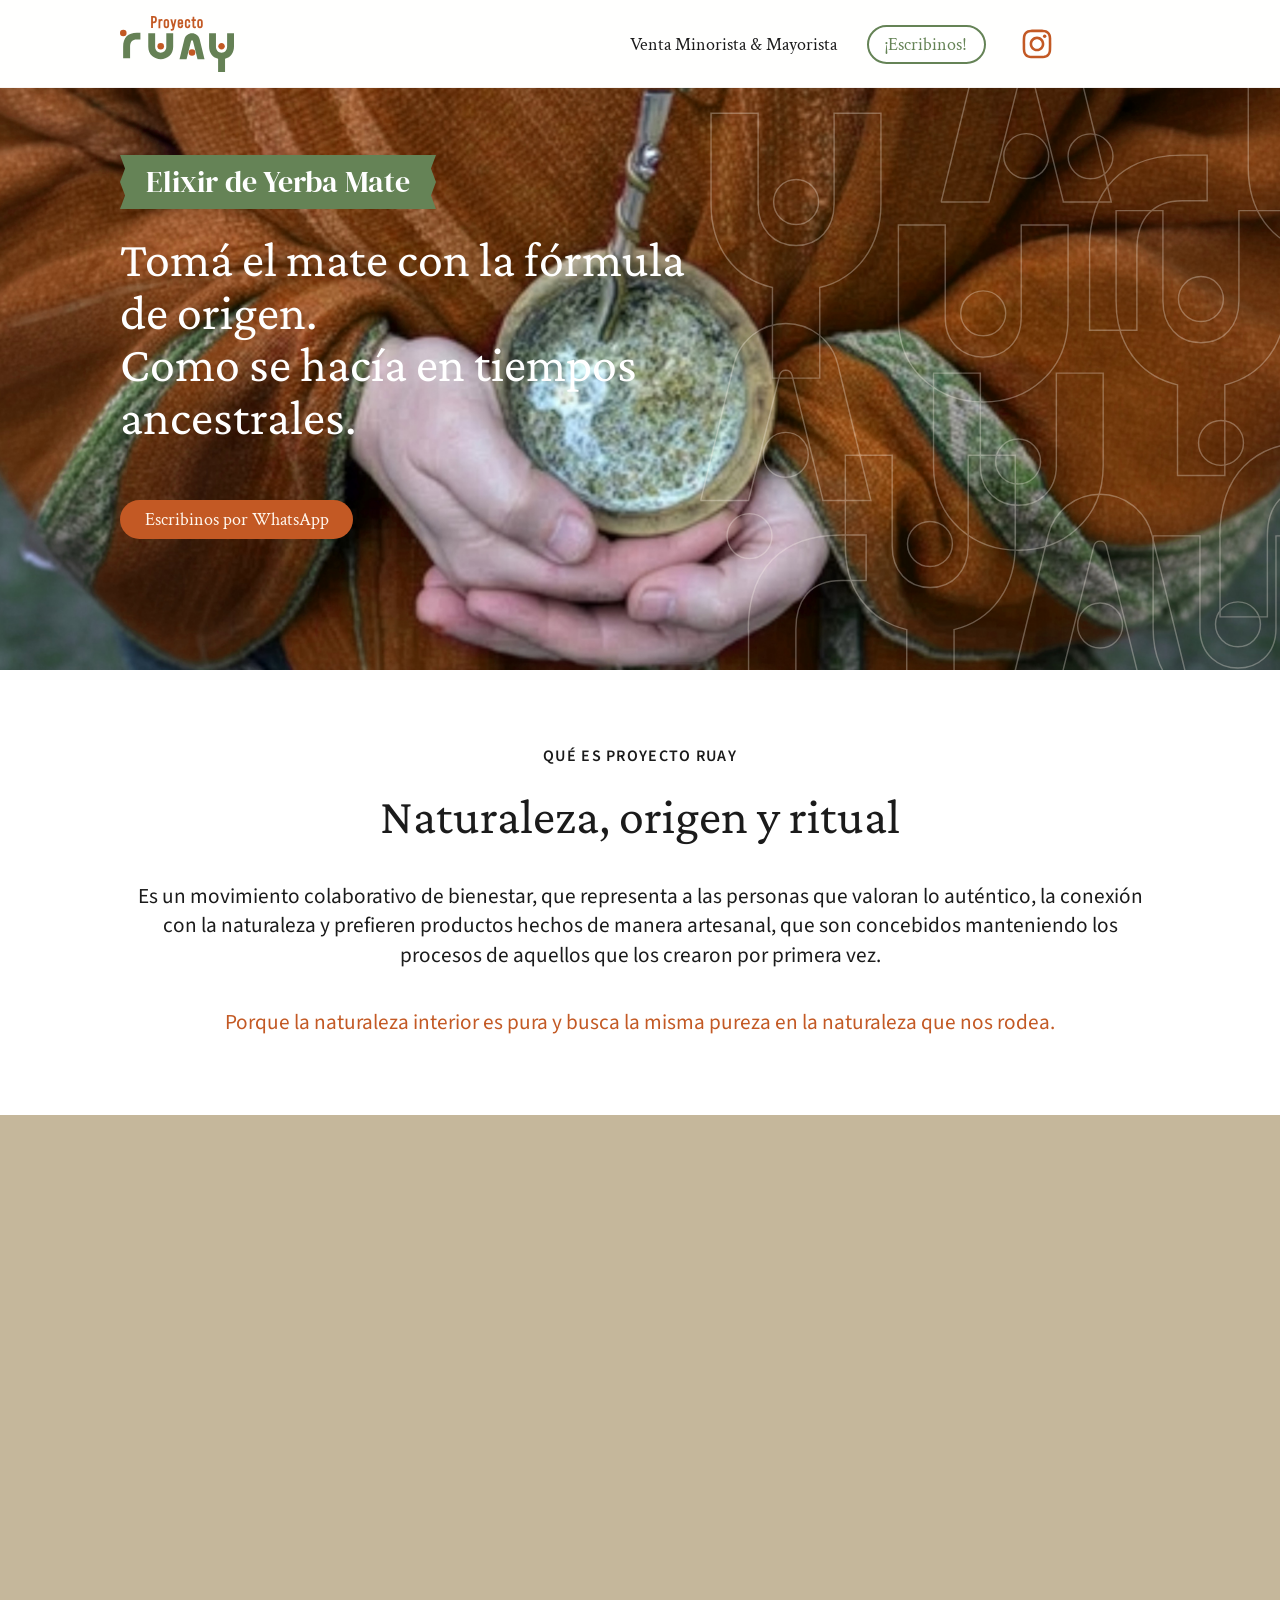
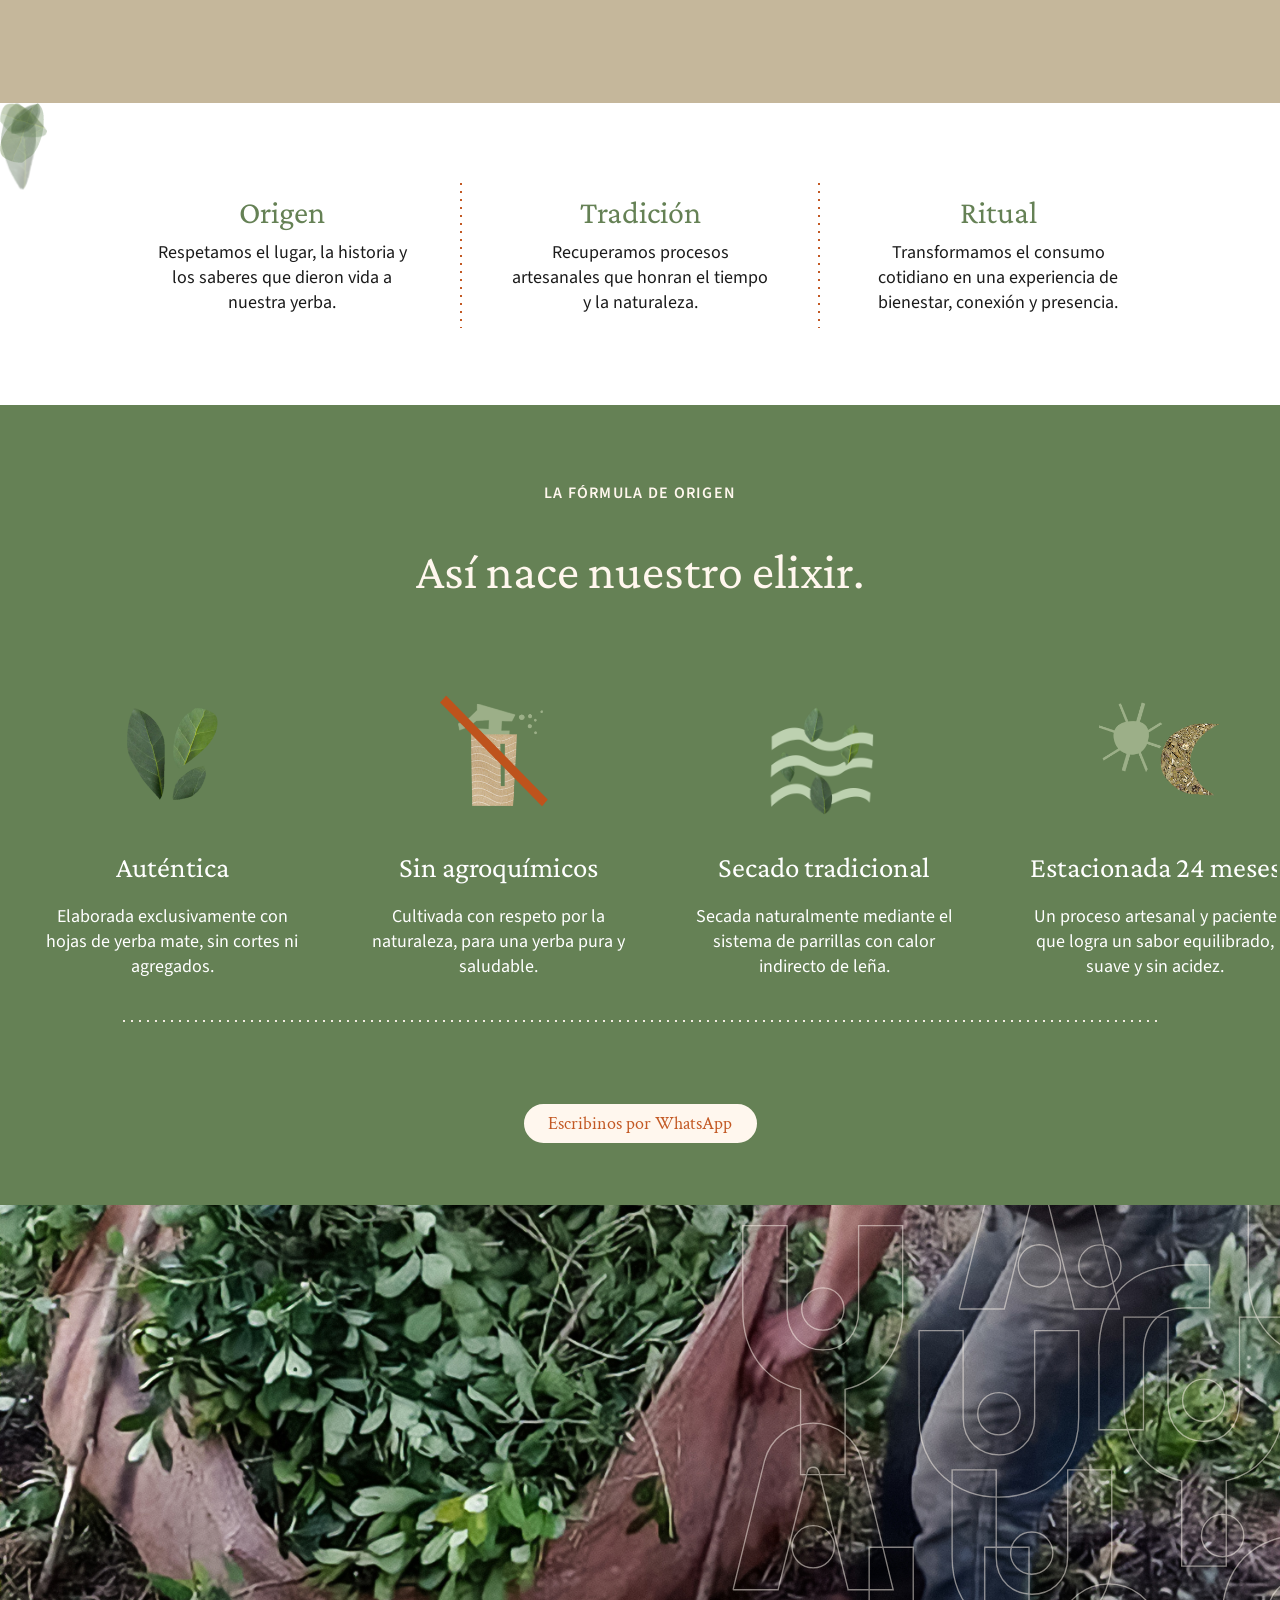
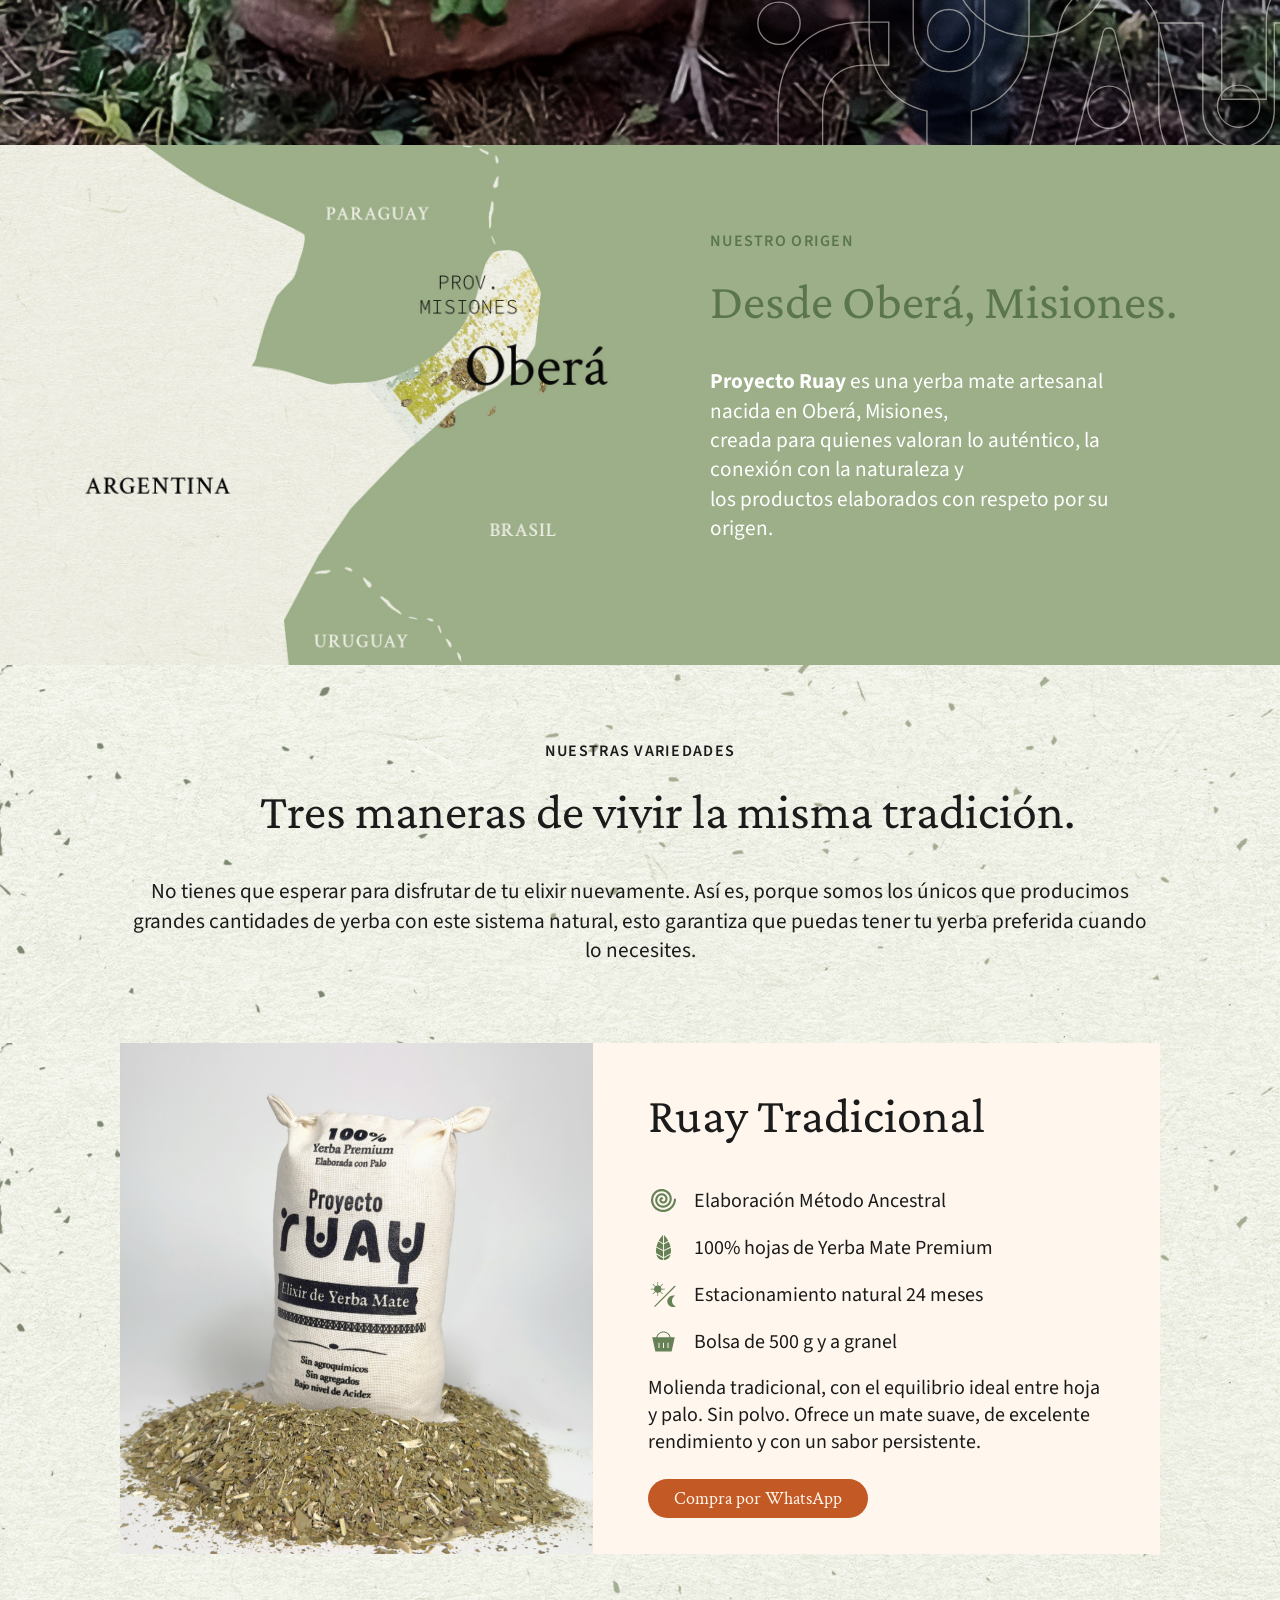
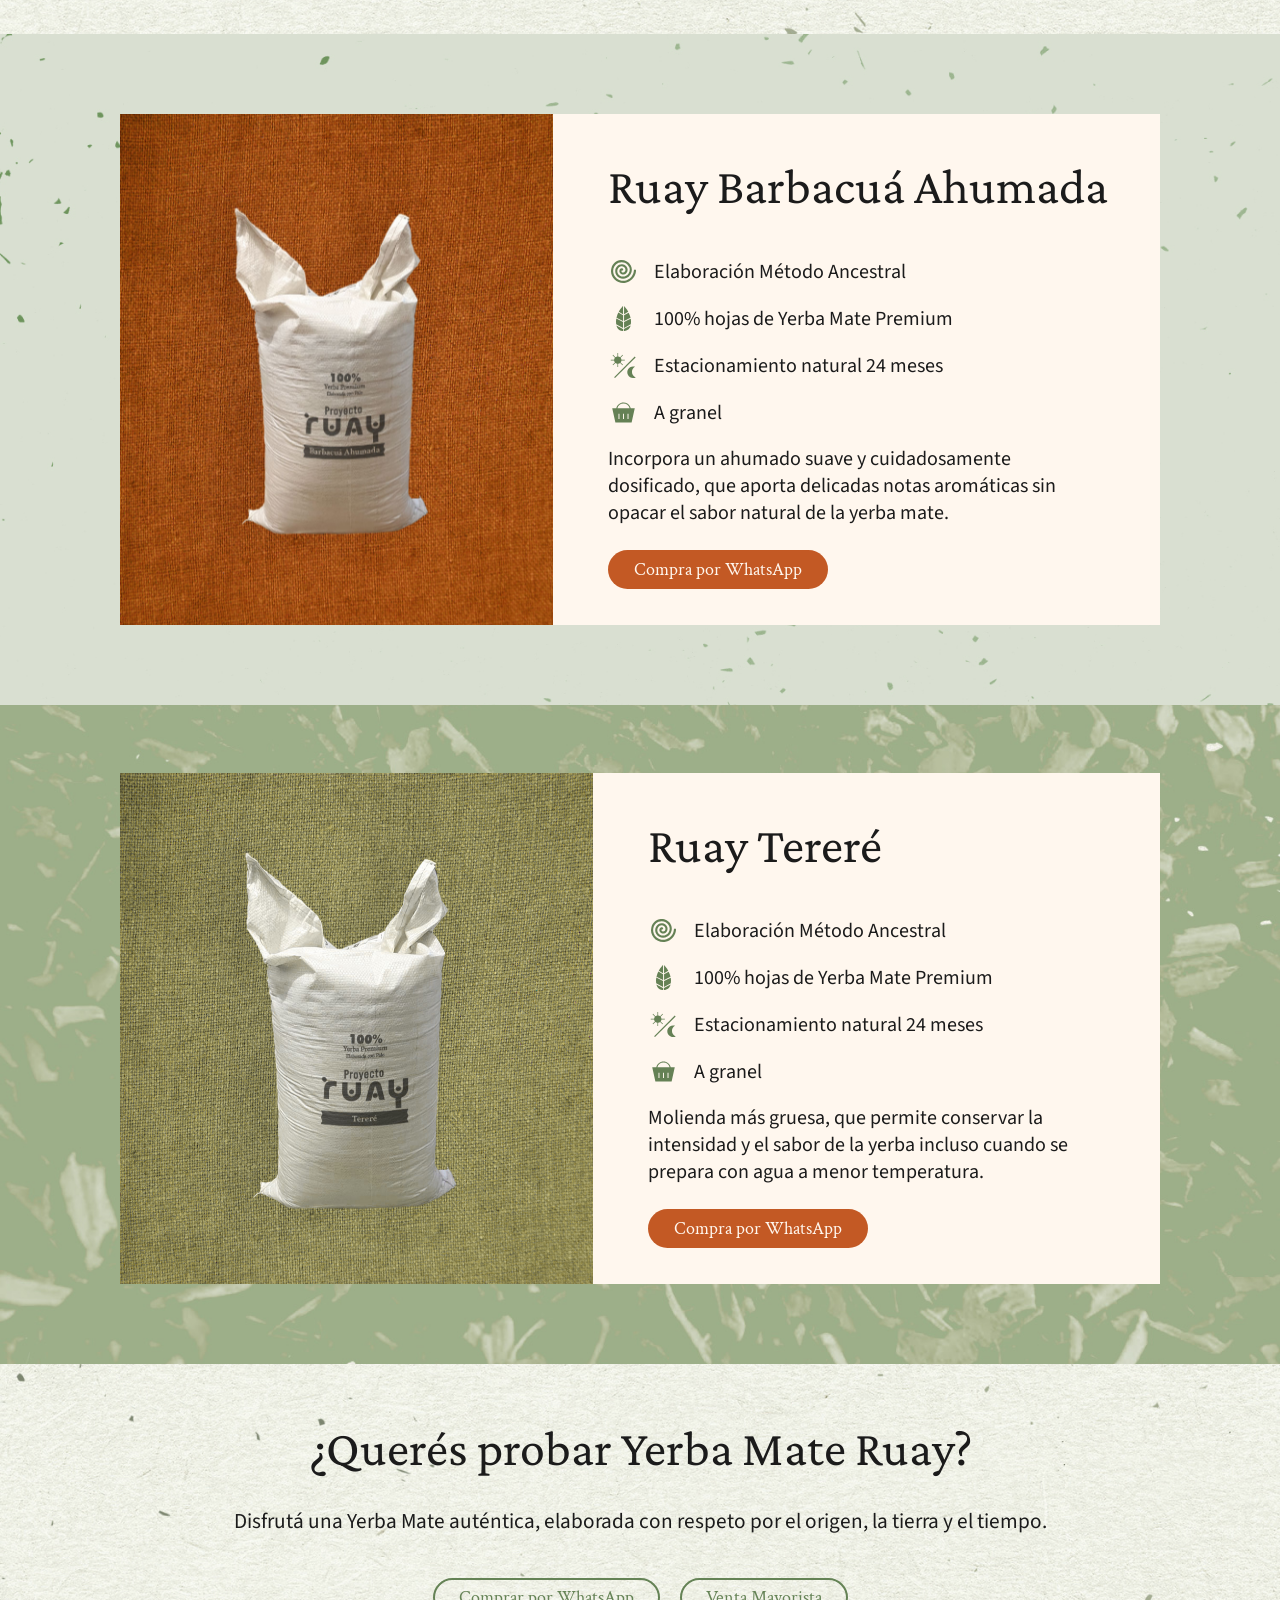
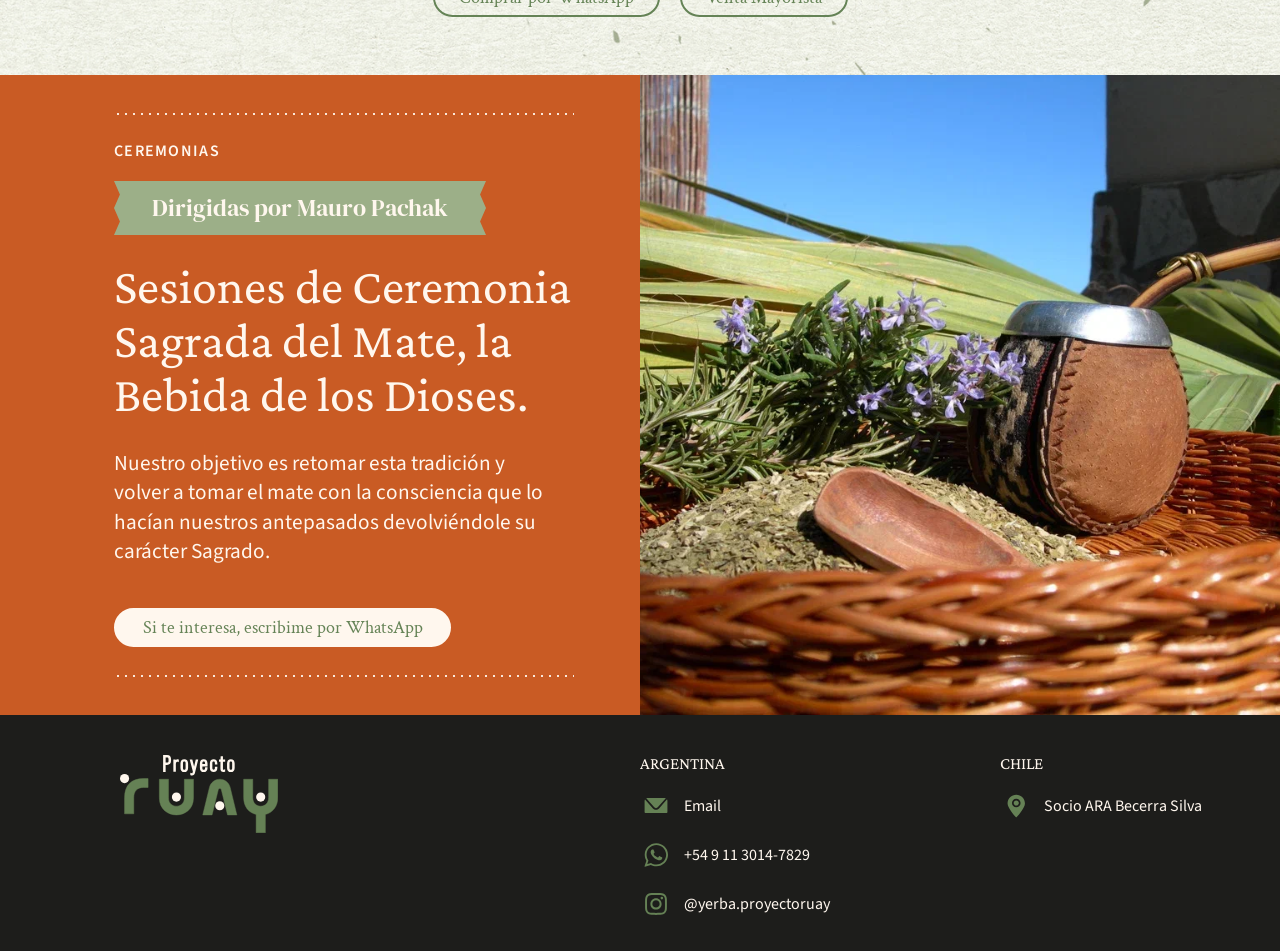
==== index.html @ 8670c7ad ""Finalización Landing Ruay v1 para revisión"" ====
<!DOCTYPE html>
<html lang="es">
  <head>
    <meta charset="UTF-8" />
    <meta name="viewport" content="width=device-width, initial-scale=1.0" />
    <title>Proyecto Ruay</title>
    <meta name="description" content="Landing web de Proyecto Ruay, yerba mate con identidad y sabor." />
    <link rel="preconnect" href="https://fonts.googleapis.com" />
    <link rel="preconnect" href="https://fonts.gstatic.com" crossorigin />
    <link
      href="https://fonts.googleapis.com/css2?family=Crimson+Pro:wght@400;500;600;700&family=Crimson+Text:wght@400&family=DM+Serif+Display&family=Source+Sans+3:wght@400;500;600;700&display=swap"
      rel="stylesheet"
    />
    <link rel="stylesheet" href="css/styles.css" />
  </head>
  <body>
    <header class="site-header home-header">
      <a class="brand" href="index.html" aria-label="Proyecto Ruay">
        <img src="assets/logos/logo-desktop.svg" alt="Proyecto Ruay" />
      </a>

      <nav class="home-header__nav" aria-label="Navegación principal">
        <a class="home-header__nav-link" href="venta-mayorista.html">Venta Minorista &amp; Mayorista</a>
        <a class="home-header__button" href="https://wa.me/5491130147829" target="_blank" rel="noreferrer">¡Escribinos!</a>
        <a class="home-header__instagram" href="https://www.instagram.com/" target="_blank" rel="noreferrer" aria-label="Instagram">
          <span aria-hidden="true"></span>
        </a>
      </nav>
    </header>

    <main>
      <section class="hero" aria-label="Hero">
        <img class="hero__image" src="assets/images/hero-inicio.jpg" alt="" />
        <div class="hero__texture" aria-hidden="true"></div>
        <div class="hero__frame">
          <div class="hero__content">
            <div class="hero__badge">
              <img src="assets/images/hero-cucarda.svg" alt="" aria-hidden="true" />
              <span>Elixir de Yerba Mate</span>
            </div>
            <h1>Tomá el mate con la fórmula de origen.<br />Como se hacía en tiempos ancestrales.</h1>
            <div class="hero__actions">
              <a class="hero__button" href="https://wa.me/5491130147829" target="_blank" rel="noreferrer">Escribinos por WhatsApp</a>
            </div>
          </div>
        </div>
      </section>

      <section class="about-section" aria-label="Qué es Proyecto Ruay">
        <div class="about-section__content">
          <p class="about-section__eyebrow">QUÉ ES PROYECTO RUAY</p>
          <h2>Naturaleza, origen y ritual</h2>
          <div class="about-section__text section-description">
            <p>
              Es un movimiento colaborativo de bienestar, que representa a las personas que valoran lo auténtico, la conexión con la naturaleza y prefieren productos hechos de manera artesanal, que son concebidos manteniendo los procesos de aquellos que los crearon por primera vez.
            </p>
            <p>Porque la naturaleza interior es pura y busca la misma pureza en la naturaleza que nos rodea.</p>
          </div>
        </div>
      </section>

      <section class="photo-block" aria-label="Bloque fotográfico">
        <div class="photo-block__frame">
          <img src="assets/images/proyecto.jpg" alt="" />
        </div>
      </section>

      <section class="heritage-section" aria-label="Origen, Tradición y Ritual">
        <div class="heritage-leaves" aria-hidden="true">
          <img class="heritage-leaf" src="assets/images/hojita-1.png" alt="" />
          <img class="heritage-leaf" src="assets/images/hojita-2.png" alt="" />
          <img class="heritage-leaf" src="assets/images/hojita-3.png" alt="" />
          <img class="heritage-leaf" src="assets/images/hojita-4.png" alt="" />
          <img class="heritage-leaf" src="assets/images/hojita-1.png" alt="" />
        </div>
        <div class="heritage-section__inner">
          <article class="heritage-card">
            <h3>Origen</h3>
            <p>Respetamos el lugar, la historia y los saberes que dieron vida a nuestra yerba.</p>
          </article>

          <div class="heritage-divider ruay-dots ruay-dots--vertical" aria-hidden="true"></div>

          <article class="heritage-card">
            <h3>Tradición</h3>
            <p>Recuperamos procesos artesanales que honran el tiempo y la naturaleza.</p>
          </article>

          <div class="heritage-divider ruay-dots ruay-dots--vertical" aria-hidden="true"></div>

          <article class="heritage-card">
            <h3>Ritual</h3>
            <p>Transformamos el consumo cotidiano en una experiencia de bienestar, conexión y presencia.</p>
          </article>
        </div>
      </section>

      <section class="elixir-section" aria-label="Elixir de Yerba Mate">
        <div class="elixir-section__heading">
          <p class="elixir-section__eyebrow">LA FÓRMULA DE ORIGEN</p>
          <h2>Así nace nuestro elixir.</h2>
        </div>

        <div class="elixir-section__items">
          <article class="elixir-feature">
            <img class="elixir-feature__icon elixir-feature__icon--authentic" src="assets/icons/icono-1.png" alt="" />
            <h3>Auténtica</h3>
            <p>Elaborada exclusivamente con hojas de yerba mate, sin cortes ni agregados.</p>
          </article>

          <article class="elixir-feature">
            <img class="elixir-feature__icon elixir-feature__icon--agro" src="assets/icons/iconos-3.png" alt="" />
            <h3>Sin agroquímicos</h3>
            <p>Cultivada con respeto por la naturaleza, para una yerba pura y saludable.</p>
          </article>

          <article class="elixir-feature">
            <img class="elixir-feature__icon elixir-feature__icon--drying" src="assets/icons/icono-4.png" alt="" />
            <h3>Secado tradicional</h3>
            <p>Secada naturalmente mediante el sistema de parrillas con calor indirecto de leña.</p>
          </article>

          <article class="elixir-feature">
            <img class="elixir-feature__icon elixir-feature__icon--aging" src="assets/icons/iconos-2.png" alt="" />
            <h3>Estacionada 24 meses</h3>
            <p>Un proceso artesanal y paciente que logra un sabor equilibrado, suave y sin acidez.</p>
          </article>
        </div>

        <div class="elixir-section__divider ruay-dots ruay-dots--horizontal" aria-hidden="true"></div>

        <div class="elixir-section__actions">
          <a class="button elixir-section__button" href="https://wa.me/5491130147829" target="_blank" rel="noreferrer">Escribinos por WhatsApp</a>
        </div>
      </section>

      <section class="image-band" aria-label="Banda fotográfica">
        <div class="image-band__texture image-band__texture--right" aria-hidden="true"></div>
        <img class="image-band__slide image-band__slide--one" src="assets/images/secadero-1.jpeg" alt="" />
        <img class="image-band__slide image-band__slide--two" src="assets/images/secadero-2.jpeg" alt="" />
        <img class="image-band__slide image-band__slide--three" src="assets/images/secadero-3.jpeg" alt="" />
      </section>

      <section class="origin-section" aria-label="Origen de Yerba Mate Ruay">
        <div class="origin-section__media">
          <img src="assets/images/origen.jpg" alt="" />
        </div>

        <div class="origin-section__content">
          <p class="origin-section__eyebrow">NUESTRO ORIGEN</p>
          <h2>Desde Oberá, Misiones.</h2>
          <p class="section-description"><strong>Proyecto Ruay</strong> es una yerba mate artesanal nacida en Oberá, Misiones,<br />creada para quienes valoran lo auténtico, la conexión con la naturaleza y<br />los productos elaborados con respeto por su origen.</p>
        </div>
      </section>

      <section class="products-section" aria-label="Productos Ruay">
        <div class="about-section__content products-intro">
          <p class="about-section__eyebrow">NUESTRAS VARIEDADES</p>
          <h2>Tres maneras de vivir la misma tradición.</h2>
          <div class="about-section__text section-description">
            <p>
              No tienes que esperar para disfrutar de tu elixir nuevamente. Así es, porque somos los únicos que producimos grandes cantidades de yerba con este sistema natural, esto garantiza que puedas tener tu yerba preferida cuando lo necesites.
            </p>
          </div>
        </div>

        <div class="product-block product-block--light">
          <article class="product-card">
            <div class="product-card__image">
              <img src="assets/images/productos/ruay-tradicional.jpg" alt="Ruay Tradicional" />
            </div>
            <div class="product-card__content">
              <h3>Ruay Tradicional</h3>
              <ul class="product-card__features">
                <li><img src="assets/icons/metodo.svg" alt="" />Elaboración Método Ancestral</li>
                <li><img src="assets/icons/hojas.svg" alt="" />100% hojas de Yerba Mate Premium</li>
                <li><img src="assets/icons/estacionamiento.svg" alt="" />Estacionamiento natural 24 meses</li>
                <li><img src="assets/icons/bolsa.svg" alt="" />Bolsa de 500 g y a granel</li>
              </ul>
              <p>Molienda tradicional, con el equilibrio ideal entre hoja y palo. Sin polvo. Ofrece un mate suave, de excelente rendimiento y con un sabor persistente.</p>
              <a class="button button-primary product-card__button" href="https://wa.me/5491130147829" target="_blank" rel="noreferrer">Compra por WhatsApp</a>
            </div>
          </article>
        </div>

        <div class="product-block product-block--green">
          <article class="product-card">
            <div class="product-card__image">
              <img src="assets/images/productos/bolsa-barbacua-A.jpg" alt="Ruay Barbacuá Ahumada" />
            </div>
            <div class="product-card__content">
              <h3>Ruay Barbacuá Ahumada</h3>
              <ul class="product-card__features">
                <li><img src="assets/icons/metodo.svg" alt="" />Elaboración Método Ancestral</li>
                <li><img src="assets/icons/hojas.svg" alt="" />100% hojas de Yerba Mate Premium</li>
                <li><img src="assets/icons/estacionamiento.svg" alt="" />Estacionamiento natural 24 meses</li>
                <li><img src="assets/icons/bolsa.svg" alt="" />A granel</li>
              </ul>
              <p>Incorpora un ahumado suave y cuidadosamente dosificado, que aporta delicadas notas aromáticas sin opacar el sabor natural de la yerba mate.</p>
              <a class="button button-primary product-card__button" href="https://wa.me/5491130147829" target="_blank" rel="noreferrer">Compra por WhatsApp</a>
            </div>
          </article>
        </div>

        <div class="product-block product-block--leaf">
          <article class="product-card">
            <div class="product-card__image">
              <img src="assets/images/productos/bolsa-terere-A.jpg" alt="Ruay Tereré" />
            </div>
            <div class="product-card__content">
              <h3>Ruay Tereré</h3>
              <ul class="product-card__features">
                <li><img src="assets/icons/metodo.svg" alt="" />Elaboración Método Ancestral</li>
                <li><img src="assets/icons/hojas.svg" alt="" />100% hojas de Yerba Mate Premium</li>
                <li><img src="assets/icons/estacionamiento.svg" alt="" />Estacionamiento natural 24 meses</li>
                <li><img src="assets/icons/bolsa.svg" alt="" />A granel</li>
              </ul>
              <p>Molienda más gruesa, que permite conservar la intensidad y el sabor de la yerba incluso cuando se prepara con agua a menor temperatura.</p>
              <a class="button button-primary product-card__button" href="https://wa.me/5491130147829" target="_blank" rel="noreferrer">Compra por WhatsApp</a>
            </div>
          </article>
        </div>
      </section>

      <section class="try-section" aria-label="Probar Yerba Mate Ruay">
        <div class="try-section__content">
          <h2>¿Querés probar Yerba Mate Ruay?</h2>
          <p class="section-description">Disfrutá una Yerba Mate auténtica, elaborada con respeto por el origen, la tierra y el tiempo.</p>
          <div class="try-section__actions">
            <a class="home-header__button try-section__button" href="https://wa.me/5491130147829" target="_blank" rel="noreferrer">Comprar por WhatsApp</a>
            <a class="home-header__button try-section__button" href="venta-mayorista.html">Venta Mayorista</a>
          </div>
        </div>
      </section>

      <section class="ceremony-section" aria-label="Sesiones de Ceremonia Sagrada del Mate">
        <div class="ceremony-section__dots ceremony-section__dots--top ruay-dots ruay-dots--horizontal" aria-hidden="true"></div>
        <div class="ceremony-section__content">
          <p class="ceremony-section__eyebrow">CEREMONIAS</p>
          <div class="hero__badge ceremony-section__badge">
            <img src="assets/images/hero-cucarda.svg" alt="" aria-hidden="true" />
            <span>Dirigidas por Mauro Pachak</span>
          </div>
          <h2>Sesiones de Ceremonia Sagrada del Mate, la Bebida de los Dioses.</h2>
          <p class="ceremony-section__text section-description">Nuestro objetivo es retomar esta tradición y volver a tomar el mate con la consciencia que lo hacían nuestros antepasados devolviéndole su carácter Sagrado.</p>
          <a class="hero__button ceremony-section__button" href="https://wa.me/5491130147829" target="_blank" rel="noreferrer">Si te interesa, escribime por WhatsApp</a>
        </div>
        <div class="ceremony-carousel" aria-hidden="true">
          <img class="ceremony-carousel__slide ceremony-carousel__slide--one" src="assets/images/galeria/ritual0.jpg" alt="" />
          <img class="ceremony-carousel__slide" src="assets/images/galeria/ritual1.jpg" alt="" />
          <img class="ceremony-carousel__slide" src="assets/images/galeria/ritual2.jpg" alt="" />
          <img class="ceremony-carousel__slide" src="assets/images/galeria/ritual3.jpg" alt="" />
          <img class="ceremony-carousel__slide" src="assets/images/galeria/ritual4.jpg" alt="" />
          <img class="ceremony-carousel__slide" src="assets/images/galeria/ritual5.jpg" alt="" />
          <img class="ceremony-carousel__slide" src="assets/images/galeria/ritual6.jpg" alt="" />
        </div>
        <div class="ceremony-section__dots ceremony-section__dots--bottom ruay-dots ruay-dots--horizontal" aria-hidden="true"></div>
      </section>

    </main>

    <footer class="site-footer">
      <div class="site-footer__inner">
        <a class="site-footer__brand" href="index.html" aria-label="Proyecto Ruay">
          <img src="assets/logos/logo-footer.svg" alt="Proyecto Ruay" />
        </a>

        <div class="site-footer__column">
          <h2>ARGENTINA</h2>
          <ul class="site-footer__links" aria-label="Contacto Argentina">
            <li>
              <a href="mailto:contacto@proyectoruay.com">
                <img src="assets/icons/mail.svg" alt="" aria-hidden="true" />
                <span>Email</span>
              </a>
            </li>
            <li>
              <a href="https://wa.me/5491130147829" target="_blank" rel="noreferrer">
                <img src="assets/icons/whatsapp.svg" alt="" aria-hidden="true" />
                <span>+54 9 11 3014-7829</span>
              </a>
            </li>
            <li>
              <a href="https://www.instagram.com/yerba.proyectoruay" target="_blank" rel="noreferrer">
                <img src="assets/icons/instagram.svg" alt="" aria-hidden="true" />
                <span>@yerba.proyectoruay</span>
              </a>
            </li>
          </ul>
        </div>

        <div class="site-footer__column">
          <h2>CHILE</h2>
          <ul class="site-footer__links" aria-label="Contacto Chile">
            <li>
              <span class="site-footer__item">
                <img src="assets/icons/location.svg" alt="" aria-hidden="true" />
                <span>Socio ARA Becerra Silva</span>
              </span>
            </li>
          </ul>
        </div>
      </div>
    </footer>

    <script src="js/main.js"></script>
  </body>
</html>
---- css/styles.css ----
:root {
  --ocre: #BE531C;
  --verde: #658356;
  --verde-claro: #9CAF88;
  --verde-muy-claro: #EBEFE7;
  --crema: #FFF7EE;
  --negro: #1D1D1B;
  --ruay-dotted-color: #c35924;
  --ruay-dotted-size: 2px;
  --ruay-dotted-gap: 6px;
  --ruay-dotted-thickness: 1px;
}

* {
  box-sizing: border-box;
  margin: 0;
  padding: 0;
}

html {
  scroll-behavior: smooth;
}

body {
  min-height: 100vh;
  font-family: "Source Sans 3", sans-serif;
  color: var(--negro);
  background-color: var(--crema);
  line-height: 1.5;
}

@media (prefers-reduced-motion: no-preference) {
  body::before {
    content: "";
    position: fixed;
    inset: 0;
    z-index: 9999;
    pointer-events: none;
    background: rgba(12, 12, 12, 0.28);
    opacity: 0;
    animation: ruay-page-overlay-in 520ms cubic-bezier(0.45, 0, 0.2, 1) both;
  }

  body.ruay-page-enter .home-header,
  body.ruay-page-enter main,
  body.ruay-page-enter .site-footer {
    animation: ruay-page-content-in 520ms cubic-bezier(0.45, 0, 0.2, 1) both;
  }

  body.ruay-page-leaving {
    background-color: #1d1d1b;
  }

  body.ruay-page-leaving::before {
    opacity: 0.28;
    animation: none;
    transition: opacity 400ms cubic-bezier(0.45, 0, 0.2, 1);
  }

  body.ruay-page-leaving .home-header,
  body.ruay-page-leaving main,
  body.ruay-page-leaving .site-footer {
    opacity: 0.18;
    transition: opacity 400ms cubic-bezier(0.45, 0, 0.2, 1);
  }
}

@keyframes ruay-page-overlay-in {
  from {
    opacity: 0.24;
  }

  to {
    opacity: 0;
  }
}

@keyframes ruay-page-content-in {
  from {
    opacity: 0.84;
  }

  to {
    opacity: 1;
  }
}

body.motion-ready .reveal-section,
body.motion-ready .reveal-title,
body.motion-ready .reveal-copy,
body.motion-ready .reveal-image,
body.motion-ready .reveal-button,
body.motion-ready .reveal-card,
body.motion-ready .reveal-divider {
  opacity: 0;
  transform: translate3d(0, 26px, 0);
  transition-property: opacity, transform;
  transition-duration: 820ms;
  transition-timing-function: cubic-bezier(0.16, 1, 0.3, 1);
}

body.motion-ready .reveal-section.is-visible,
body.motion-ready .is-visible .reveal-title,
body.motion-ready .is-visible .reveal-copy,
body.motion-ready .is-visible .reveal-image,
body.motion-ready .is-visible .reveal-button,
body.motion-ready .is-visible .reveal-card,
body.motion-ready .is-visible .reveal-divider {
  opacity: 1;
  transform: translate3d(0, 0, 0);
}

body.motion-ready .reveal-title {
  transform: translate3d(0, 18px, 0);
  transition-duration: 760ms;
  transition-delay: 60ms;
}

body.motion-ready .reveal-copy {
  transition-delay: 170ms;
}

body.motion-ready .reveal-image {
  transition-delay: 210ms;
}

body.motion-ready .reveal-button {
  transition-delay: 260ms;
}

body.motion-ready .heritage-section .reveal-divider {
  transform: scaleY(0);
  transform-origin: center;
  transition-delay: 80ms;
}

body.motion-ready .heritage-section.is-visible .reveal-divider {
  transform: scaleY(1);
}

body.motion-ready .heritage-section .reveal-card:nth-of-type(1) {
  transition-delay: 180ms;
}

body.motion-ready .heritage-section .reveal-card:nth-of-type(2) {
  transition-delay: 280ms;
}

body.motion-ready .heritage-section .reveal-card:nth-of-type(3) {
  transition-delay: 380ms;
}

img {
  display: block;
  max-width: 100%;
  height: auto;
}

.ruay-dots {
  --ruay-dots-color: var(--ruay-dotted-color);
  --ruay-dots-opacity: 1;
  --ruay-dots-size: var(--ruay-dotted-size);
  --ruay-dots-gap: var(--ruay-dotted-gap);
  --ruay-dots-radius: calc(var(--ruay-dots-size) / 2);
  flex: 0 0 auto;
  background-image: radial-gradient(circle, var(--ruay-dots-color) var(--ruay-dots-radius), transparent calc(var(--ruay-dots-radius) + 0.2px));
  opacity: var(--ruay-dots-opacity);
  pointer-events: none;
}

.ruay-dots--vertical {
  width: var(--ruay-dots-size);
  background-size: var(--ruay-dots-size) calc(var(--ruay-dots-size) + var(--ruay-dots-gap));
  background-repeat: repeat-y;
  background-position: center top;
}

.ruay-dots--horizontal {
  height: var(--ruay-dots-size);
  background-size: calc(var(--ruay-dots-size) + var(--ruay-dots-gap)) var(--ruay-dots-size);
  background-repeat: repeat-x;
  background-position: left center;
}

a {
  color: inherit;
  text-decoration: none;
}

header,
main,
footer {
  width: min(100%, 1200px);
  margin: 0 auto;
  padding: 0 120px;
}

.site-header {
  display: flex;
  align-items: center;
  justify-content: space-between;
  padding-top: 32px;
  padding-bottom: 32px;
  gap: 24px;
}

.home-header {
  width: 100%;
  max-width: none;
  height: 88px;
  padding: 0 120px;
  background: rgba(255, 255, 255, 0.94);
  overflow: hidden;
  position: sticky;
  top: 0;
  z-index: 20;
  transition: background-color 260ms ease, box-shadow 260ms ease;
}

.home-header.is-scrolled {
  background: rgba(255, 255, 255, 0.94);
  box-shadow: 0 8px 24px rgba(29, 29, 27, 0.08);
}

.home-header .brand img {
  width: 113.6px;
  height: 56px;
}

.home-header .brand {
  flex: 0 0 113.6px;
}

.home-header__nav {
  width: 670px;
  height: 88px;
  display: flex;
  align-items: center;
  justify-content: center;
  gap: 30px;
  padding: 16px 0 16px 37px;
  overflow: hidden;
  background: transparent;
}

.home-header__nav-link,
.home-header__button {
  font-family: "Crimson Text", "Crimson Pro", serif;
  font-size: 18px;
  font-weight: 400;
  line-height: 23px;
  white-space: nowrap;
  transition: color 240ms ease, background-color 240ms ease, border-color 240ms ease;
}

.home-header__nav-link {
  color: #1b1b1b;
}

.home-header__nav-link:hover {
  color: #658356;
}

.home-header__nav-link.active,
.home-header__nav-link[aria-current="page"] {
  color: #c35924;
}

.home-header__nav-link.active:hover,
.home-header__nav-link[aria-current="page"]:hover {
  color: #658356;
}

.home-header__button {
  width: 119px;
  height: 39px;
  display: inline-flex;
  align-items: center;
  justify-content: center;
  flex: 0 0 119px;
  padding: 0;
  background: #ffffff;
  color: #658356;
  border: 2.5px solid #658356;
  border-radius: 40px;
}

.home-header__button:hover,
.home-header__button:focus-visible,
.home-header__instagram:hover {
  opacity: 1;
  transform: none;
  box-shadow: none;
}

.home-header__button:hover,
.home-header__button:focus-visible {
  background: #658356;
  color: #fff7ee;
  border-color: #658356;
  outline: none;
}

.home-header__instagram {
  width: 42px;
  height: 42px;
  display: inline-flex;
  align-items: center;
  justify-content: center;
  flex: 0 0 auto;
}

.home-header__instagram span {
  width: 42px;
  height: 42px;
  display: block;
  background-color: #c35924;
  mask: url("../assets/icons/instagram.svg") center / contain no-repeat;
  -webkit-mask: url("../assets/icons/instagram.svg") center / contain no-repeat;
}

.home-header__instagram span,
.site-footer__links a img {
  transform-origin: center;
  transition: transform 230ms ease;
}

@media (hover: hover) and (pointer: fine) {
  .home-header__instagram:hover span,
  .site-footer__links a:hover img {
    transform: scale(1.1);
  }
}

.brand {
  display: inline-flex;
  align-items: center;
}

.brand img {
  height: 48px;
  width: auto;
}

.site-nav {
  display: flex;
  align-items: center;
  gap: 24px;
}

.site-nav a {
  position: relative;
  font-size: 1rem;
  color: var(--negro);
  font-weight: 600;
}

.site-nav a.active::after {
  content: "";
  position: absolute;
  left: 0;
  bottom: -6px;
  width: 100%;
  height: 2px;
  background-color: var(--ocre);
}

.header-actions {
  display: flex;
  align-items: center;
  gap: 16px;
}

.button {
  display: inline-flex;
  align-items: center;
  justify-content: center;
  border: 2.5px solid transparent;
  border-radius: 999px;
  padding: 12px 24px;
  font-weight: 600;
  transition: color 240ms ease, background-color 240ms ease, border-color 240ms ease;
}

.button:hover {
  transform: none;
  box-shadow: none;
}

.button-secondary {
  background-color: var(--verde-muy-claro);
  color: var(--negro);
}

.button-primary {
  border: 2.5px solid transparent;
  background-color: #c35924;
  color: #fff7ee;
}

.button-primary:hover {
  border-color: #c35924;
  background-color: transparent;
  color: #c35924;
}

.icon-link {
  display: inline-flex;
  align-items: center;
  justify-content: center;
  width: 44px;
  height: 44px;
  border-radius: 50%;
  background-color: var(--verde-muy-claro);
}

.icon-instagram {
  width: 20px;
  height: 20px;
  display: block;
  background: linear-gradient(45deg, #405de6, #5851db, #833ab4, #c13584, #e1306c, #fd1d1d);
  border-radius: 6px;
  position: relative;
}

.icon-instagram::before {
  content: "";
  position: absolute;
  inset: 4px;
  border: 2px solid white;
  border-radius: 5px;
}

.icon-instagram::after {
  content: "";
  position: absolute;
  inset: 0;
  margin: auto;
  width: 7px;
  height: 7px;
  border: 2px solid white;
  border-radius: 50%;
}

.hero {
  position: relative;
  width: 100vw;
  height: 583px;
  margin-top: -1px;
  margin-left: calc(50% - 50vw);
  overflow: hidden;
  padding: 0;
  background: #52664e;
}

.hero__image {
  position: absolute;
  left: 0;
  top: -62px;
  width: 100%;
  height: 710px;
  max-width: none;
  object-fit: cover;
  object-position: center center;
  pointer-events: none;
  transform: translate3d(0, var(--hero-parallax-y, 0px), 0) scale(1.05);
  transform-origin: center center;
  will-change: transform;
}

.hero__texture {
  position: absolute;
  right: -520px;
  top: -70px;
  z-index: 1;
  width: 1120px;
  height: calc(100% + 140px);
  background: var(--crema);
  opacity: 0.3;
  pointer-events: none;
  display: block;
  mask: url("../assets/images/texturas/textura-letras.svg") center / auto 100% no-repeat;
  mask-mode: alpha;
  -webkit-mask: url("../assets/images/texturas/textura-letras.svg") center / auto 100% no-repeat;
  -webkit-mask-repeat: no-repeat;
}

.hero__frame {
  position: absolute;
  z-index: 2;
  left: 120px;
  top: 68px;
  width: calc(100% - 240px);
  height: 411px;
  display: flex;
  align-items: flex-start;
  gap: 80px;
  overflow: hidden;
}

.hero__content {
  width: 674px;
  height: 411px;
  display: flex;
  flex-direction: column;
  align-items: flex-start;
  gap: 24px;
  overflow: hidden;
}

.hero__badge {
  position: relative;
  z-index: 0;
  width: 397px;
  height: 54px;
  flex: 0 0 54px;
  overflow: hidden;
  font-family: "DM Serif Display", serif;
  font-size: 30px;
  font-weight: 400;
  line-height: normal;
  color: #ffffff;
  text-align: center;
  white-space: nowrap;
  letter-spacing: 0;
  text-transform: none;
}

.hero__badge img {
  position: absolute;
  left: 0;
  top: 0;
  width: 316px;
  height: 54px;
  max-width: none;
}

.hero__badge span {
  position: absolute;
  z-index: 1;
  left: -11px;
  top: 7.79px;
  width: 337.09px;
  height: 37.03px;
  display: flex;
  align-items: center;
  justify-content: center;
}

.hero h1 {
  font-family: "Crimson Pro", serif;
  width: 588px;
  height: 224px;
  margin: 0;
  color: #ffffff;
  font-size: 50px;
  font-weight: 400;
  line-height: 1.05;
  letter-spacing: 0;
}

.hero__actions {
  width: 438px;
  height: 78px;
  display: flex;
  align-items: flex-end;
  justify-content: flex-start;
  gap: 24px;
  overflow: hidden;
  padding: 20px 0;
}

.hero__button {
  width: 233px;
  height: 39px;
  display: inline-flex;
  align-items: center;
  justify-content: center;
  flex: 0 0 233px;
  padding: 0;
  border: 2.5px solid transparent;
  border-radius: 40px;
  background: #c35924;
  color: #fff7ee;
  font-family: "Crimson Text", "Crimson Pro", serif;
  font-size: 18px;
  font-weight: 400;
  line-height: normal;
  text-align: center;
  white-space: nowrap;
  transition: color 240ms ease, background-color 240ms ease, border-color 240ms ease;
}

.hero__button:hover {
  opacity: 1;
  transform: none;
  box-shadow: none;
  border-color: #c35924;
  background: transparent;
  color: #c35924;
}

.info-section {
  padding: 24px 0 48px;
}

.about-section {
  width: 100vw;
  margin-left: calc(50% - 50vw);
  display: flex;
  align-items: flex-start;
  justify-content: center;
  padding: 78px 120px 78px;
  overflow: hidden;
  background: #ffffff;
}

.about-section__content {
  width: min(1084px, 100%);
  display: flex;
  flex-direction: column;
  align-items: center;
  text-align: center;
}

.about-section__eyebrow,
.section-heading__eyebrow {
  margin-bottom: 16px;
  color: var(--verde);
  font-size: 0.95rem;
  font-weight: 600;
  letter-spacing: 0.04em;
  text-transform: uppercase;
}

.about-section__eyebrow {
  margin-bottom: 24px;
  color: #1b1b1b;
  font-size: 16px;
  line-height: 1;
  letter-spacing: 0.08em;
}

.about-section h2,
.section-heading h2,
.contact-panel h2 {
  margin-bottom: 16px;
  font-family: "Crimson Pro", serif;
  font-size: clamp(1.8rem, 3vw, 2.6rem);
  line-height: 1.2;
  color: var(--negro);
}

.about-section h2 {
  width: min(760px, 100%);
  height: auto;
  margin: 0 0 38px;
  font-size: 50px;
  font-weight: 400;
  line-height: normal;
  color: #1b1b1b;
  white-space: nowrap;
}

.section-description {
  font-family: "Source Sans 3", sans-serif;
  font-size: 21.25px;
  font-weight: 400;
  line-height: 1.38;
  letter-spacing: 0;
  font-style: normal;
}

.about-section__text {
  width: min(1020px, 100%);
  color: #1b1b1b;
}

.about-section__text p {
  margin: 0;
}

.about-section__text p + p {
  margin-top: 38px;
  color: #c35924;
}

.photo-block {
  width: 100vw;
  height: 588px;
  margin-left: calc(50% - 50vw);
  padding: 0;
  overflow: hidden;
  background: #c5b79b;
}

.photo-block__frame {
  position: relative;
  width: 100%;
  height: 588px;
  overflow: hidden;
}

.photo-block__frame img {
  position: absolute;
  left: -8%;
  top: -255px;
  width: 132%;
  height: 1420px;
  max-width: none;
  object-fit: cover;
  object-position: center center;
  animation: ruay-image-pingpong 22s ease-in-out infinite alternate;
  transform-origin: center center;
  will-change: transform;
}

@keyframes ruay-image-pingpong {
  0% {
    transform: translate3d(0, var(--photo-parallax-y, 0px), 0) scale(1);
  }

  100% {
    transform: translate3d(-1.5%, var(--photo-parallax-y, 0px), 0) scale(1.03);
  }
}

@media (prefers-reduced-motion: reduce) {
  html {
    scroll-behavior: auto;
  }

  *,
  *::before,
  *::after {
    transition-duration: 0.01ms !important;
    animation-duration: 0.01ms !important;
    animation-iteration-count: 1 !important;
  }

  .photo-block__frame img,
  .image-band__slide,
  .ceremony-carousel__slide,
  .wholesale-hero__slide {
    animation: none;
  }

  .image-band__slide,
  .ceremony-carousel__slide,
  .wholesale-hero__slide {
    opacity: 0;
  }

  .image-band__slide--one,
  .ceremony-carousel__slide--one,
  .wholesale-hero__slide--one {
    opacity: 1;
  }
}

.products-section {
  --products-texture-bg: #f5f3e8 url("../assets/images/texturas/textura-fondo.jpg") center top / cover repeat;
  width: 100vw;
  margin-left: calc(50% - 50vw);
  padding: 0;
  overflow: hidden;
  background-color: #f5f3e8;
}

.products-intro {
  position: relative;
  z-index: 0;
  width: min(1084px, calc(100% - 240px));
  height: auto;
  margin: 0 auto;
  padding: 78px 0 78px;
}

.products-intro::before {
  content: "";
  position: absolute;
  inset: 0 calc(50% - 50vw);
  z-index: -1;
  background: var(--products-texture-bg);
}

.products-intro h2 {
  width: min(760px, 100%);
  height: auto;
  margin: 0 0 38px;
  color: #1b1b1b;
  font-family: "Crimson Pro", serif;
  font-size: 50px;
  font-weight: 400;
  line-height: normal;
  white-space: nowrap;
}

.products-intro .about-section__text {
  width: min(1020px, 100%);
}

.product-block {
  width: 100%;
  padding: 0 120px 80px;
}

.product-block--light {
  background: var(--products-texture-bg);
}

.product-block--green {
  padding-top: 80px;
  background: #d5e0cd url("../assets/images/texturas/textura-fondo1.jpg") center top / cover repeat;
}

.product-block--leaf {
  padding-top: 68px;
  background: #9caf88 url("../assets/images/texturas/textura-fondo2.jpg") center center / cover repeat;
}

.product-card {
  width: min(1147px, 100%);
  height: 511px;
  margin: 0 auto;
  display: grid;
  grid-template-columns: 1fr 1fr;
  overflow: hidden;
  background: transparent;
}

.product-card__image {
  width: 100%;
  height: 511px;
  overflow: hidden;
  perspective: 1000px;
}

.product-card__image img {
  --product-rotate-x: 0.7deg;
  --product-rotate-y: 2deg;
  --product-scale: 1.012;
  width: 100%;
  height: 100%;
  max-width: none;
  object-fit: cover;
  object-position: center center;
  transform-origin: center center;
  backface-visibility: hidden;
  transform-style: preserve-3d;
}

@keyframes ruay-product-camera {
  0%,
  100% {
    transform: rotateX(calc(var(--product-rotate-x) * -1)) rotateY(calc(var(--product-rotate-y) * -1)) scale(1);
  }

  50% {
    transform: rotateX(var(--product-rotate-x)) rotateY(var(--product-rotate-y)) scale(var(--product-scale));
  }
}

@media (min-width: 1025px) and (prefers-reduced-motion: no-preference) {
  .product-card__image img {
    animation: ruay-product-camera 15s ease-in-out infinite;
  }

  .product-card__image:hover img {
    --product-rotate-x: 1deg;
    --product-rotate-y: 3deg;
    --product-scale: 1.018;
  }

  .product-block:nth-of-type(3) .product-card__image img {
    animation-delay: -5s;
  }

  .product-block:nth-of-type(4) .product-card__image img {
    animation-delay: -10s;
  }
}

@media (max-width: 1024px) and (prefers-reduced-motion: no-preference) {
  .product-card__image img {
    --product-rotate-x: 0.45deg;
    --product-rotate-y: 1.5deg;
    --product-scale: 1.008;
    animation: ruay-product-camera 17s ease-in-out infinite;
  }

  .product-block:nth-of-type(3) .product-card__image img {
    animation-delay: -5s;
  }

  .product-block:nth-of-type(4) .product-card__image img {
    animation-delay: -10s;
  }
}

.product-card__content {
  height: 511px;
  padding: 46px 52px 50px 55px;
  display: grid;
  grid-template-rows: 96px 190px 104px 39px;
  align-content: start;
  background: #fff7ee url("../assets/images/texturas/textura-algodon7.jpg") center center / cover no-repeat;
  color: #1b1b1b;
}

.product-card h3 {
  margin: 0;
  color: #1b1b1b;
  font-family: "Crimson Pro", serif;
  font-size: 50px;
  font-weight: 400;
  line-height: 1.05;
  white-space: nowrap;
}

.product-card__features {
  display: flex;
  flex-direction: column;
  gap: 16px;
  margin: 0;
  padding: 0;
  list-style: none;
}

.product-card__features li {
  display: flex;
  align-items: center;
  gap: 15px;
  color: #1b1b1b;
  font-family: "Source Sans 3", sans-serif;
  font-size: 20px;
  font-weight: 400;
  line-height: 1.2;
}

.product-card__features img {
  width: 31px;
  height: 31px;
  flex: 0 0 31px;
  object-fit: contain;
}

.product-card p {
  width: 460px;
  max-width: 100%;
  margin: 0;
  color: #1b1b1b;
  font-family: "Source Sans 3", sans-serif;
  font-size: 20px;
  font-weight: 400;
  line-height: 1.35;
}

.product-card__button {
  width: 220px;
  height: 39px;
  padding: 0;
  border-radius: 40px;
  font-family: "Crimson Text", "Crimson Pro", serif;
  font-size: 18px;
  font-weight: 400;
  line-height: normal;
  white-space: nowrap;
}

.try-section {
  width: 100vw;
  height: 311px;
  margin-left: calc(50% - 50vw);
  display: flex;
  align-items: center;
  justify-content: center;
  overflow: hidden;
  background: #f5f3e8 url("../assets/images/texturas/textura-fondo.jpg") center center / cover repeat;
}

.try-section__content {
  width: min(1084px, calc(100% - 240px));
  text-align: center;
}

.try-section h2 {
  margin: 0 0 34px;
  color: #1b1b1b;
  font-family: "Crimson Pro", serif;
  font-size: 50px;
  font-weight: 400;
  line-height: 1;
  letter-spacing: 0;
}

.try-section p {
  margin: 0 0 42px;
  color: #1b1b1b;
}

.try-section__actions {
  display: flex;
  justify-content: center;
  gap: 20px;
}

.try-section__button {
  width: auto;
  min-width: 119px;
  flex: 0 0 auto;
  padding: 0 24px;
  background: transparent;
}

.ceremony-section {
  position: relative;
  width: 100vw;
  min-height: 640px;
  margin-left: calc(50% - 50vw);
  display: grid;
  grid-template-columns: 1fr 1fr;
  overflow: hidden;
  background: #c95b24;
  color: #fff7ee;
}

.ceremony-section__dots {
  position: absolute;
  right: calc(50% + 66px);
  left: auto;
  width: min(488px, calc(50% - 180px));
  transform: none;
  --ruay-dots-color: #fff7ee;
  --ruay-dots-opacity: 0.9;
  z-index: 2;
}

.ceremony-section__dots--top {
  top: 38px;
}

.ceremony-section__dots--bottom {
  bottom: 38px;
}

.ceremony-section__content {
  width: min(488px, calc(100% - 180px));
  margin-left: auto;
  margin-right: 66px;
  align-self: center;
  text-align: left;
}

.ceremony-section__eyebrow {
  margin: 0 0 22px;
  color: #fff7ee;
  font-family: "Source Sans 3", sans-serif;
  font-size: 16px;
  font-weight: 600;
  line-height: 1;
  letter-spacing: 0.08em;
  text-transform: uppercase;
}

.ceremony-section h2 {
  margin: 0 0 28px;
  color: #fff7ee;
  font-family: "Crimson Pro", serif;
  font-size: 50px;
  font-weight: 400;
  line-height: 1.08;
  letter-spacing: 0;
}

.ceremony-section__badge {
  width: 372px;
  height: 54px;
  flex-basis: 54px;
  margin: 0 0 24px;
  font-size: 24px;
  color: var(--crema);
}

.ceremony-section__badge img {
  display: none;
}

.ceremony-section__badge::before {
  content: "";
  position: absolute;
  inset: 0;
  background: var(--verde-claro);
  mask: url("../assets/images/hero-cucarda.svg") center / 100% 100% no-repeat;
  -webkit-mask: url("../assets/images/hero-cucarda.svg") center / 100% 100% no-repeat;
}

.ceremony-section__badge span {
  left: 0;
  top: 4px;
  width: 100%;
  height: 44px;
  padding: 3px 25px;
}

.ceremony-section__text {
  width: min(440px, 100%);
  margin: 0 0 42px;
  color: #fff7ee;
}

.ceremony-section__button {
  width: 337px;
  flex-basis: 337px;
  border-color: #fff7ee;
  background: #fff7ee;
  color: #658356;
}

@media (hover: hover) and (pointer: fine) {
  .ceremony-section__button:hover {
    border-color: #fff7ee;
    background: transparent;
    color: #fff7ee;
  }
}

.ceremony-carousel {
  position: relative;
  width: 100%;
  height: 640px;
  overflow: hidden;
}

.ceremony-carousel__slide {
  position: absolute;
  inset: 0;
  width: 100%;
  height: 100%;
  max-width: none;
  object-fit: cover;
  object-position: center center;
  opacity: 0;
  transition: opacity 1600ms ease-in-out;
}

.ceremony-carousel__slide.is-active,
.ceremony-carousel:not(.ceremony-carousel--ready) .ceremony-carousel__slide--one {
  opacity: 1;
}

.heritage-section {
  position: relative;
  width: 100vw;
  height: 302px;
  margin-left: calc(50% - 50vw);
  display: flex;
  align-items: center;
  justify-content: center;
  padding: 50px 120px;
  overflow: hidden;
  background: #ffffff;
}

.heritage-leaves {
  display: none;
}

.heritage-section__inner {
  position: relative;
  z-index: 1;
  width: min(100%, 1008px);
  height: 201px;
  display: grid;
  grid-template-columns: 296px var(--ruay-dotted-size) 296px var(--ruay-dotted-size) 296px;
  align-items: center;
  justify-content: center;
  column-gap: 30px;
  overflow: visible;
}

.heritage-leaf {
  position: absolute;
  top: 0;
  left: 0;
  width: var(--leaf-size, 42px);
  height: auto;
  max-width: none;
  opacity: 0.35;
  transform-origin: center;
  animation: ruay-leaf-fall var(--leaf-duration, 24s) linear infinite;
  animation-delay: var(--leaf-delay, 0s);
  will-change: transform;
}

.heritage-leaf:nth-child(1) {
  --leaf-x: 12vw;
  --leaf-drift: 3vw;
  --leaf-size: 39px;
  --leaf-duration: 24s;
  --leaf-delay: -7s;
  --leaf-rotate: 36deg;
}

.heritage-leaf:nth-child(2) {
  --leaf-x: 31vw;
  --leaf-drift: -2vw;
  --leaf-size: 44px;
  --leaf-duration: 28s;
  --leaf-delay: -18s;
  --leaf-rotate: -42deg;
}

.heritage-leaf:nth-child(3) {
  --leaf-x: 52vw;
  --leaf-drift: 2.5vw;
  --leaf-size: 36px;
  --leaf-duration: 26s;
  --leaf-delay: -11s;
  --leaf-rotate: 30deg;
}

.heritage-leaf:nth-child(4) {
  --leaf-x: 71vw;
  --leaf-drift: -3vw;
  --leaf-size: 47px;
  --leaf-duration: 30s;
  --leaf-delay: -23s;
  --leaf-rotate: -34deg;
}

.heritage-leaf:nth-child(5) {
  --leaf-x: 86vw;
  --leaf-drift: 1.5vw;
  --leaf-size: 41px;
  --leaf-duration: 27s;
  --leaf-delay: -4s;
  --leaf-rotate: 40deg;
}

@keyframes ruay-leaf-fall {
  0% {
    transform: translate3d(var(--leaf-x), -80px, 0) rotate(0deg) scale(var(--leaf-scale, 1));
  }

  50% {
    transform: translate3d(calc(var(--leaf-x) + (var(--leaf-drift) * 0.5)), 150px, 0) rotate(calc(var(--leaf-rotate) * 0.55)) scale(var(--leaf-scale, 1));
  }

  100% {
    transform: translate3d(calc(var(--leaf-x) + var(--leaf-drift)), 390px, 0) rotate(var(--leaf-rotate)) scale(var(--leaf-scale, 1));
  }
}

@media (min-width: 1025px) and (prefers-reduced-motion: no-preference) {
  .heritage-leaves {
    position: absolute;
    inset: 0;
    z-index: 0;
    display: block;
    overflow: hidden;
    pointer-events: none;
  }
}

.heritage-card {
  position: relative;
  z-index: 1;
  width: 296px;
  height: 201px;
  padding: 10px 40px;
  display: flex;
  flex-direction: column;
  align-items: center;
  justify-content: center;
  gap: 10px;
  overflow: hidden;
  text-align: center;
}

.heritage-card__eyebrow {
  margin-bottom: 12px;
  color: var(--verde);
  font-size: 0.9rem;
  font-weight: 600;
  letter-spacing: 0.04em;
  text-transform: uppercase;
}

.heritage-card h3 {
  font-family: "Crimson Pro", serif;
  font-size: 32px;
  font-weight: 400;
  line-height: normal;
  color: #658155;
  margin: 0;
}

.heritage-card p {
  width: 258px;
  margin: 0;
  font-family: "Source Sans 3", sans-serif;
  font-size: 18px;
  font-weight: 400;
  line-height: normal;
  color: #1b1b1b;
}

.heritage-divider {
  position: relative;
  z-index: 1;
  width: var(--ruay-dotted-size);
  height: 148px;
  align-self: center;
}

.elixir-section {
  position: relative;
  width: 100vw;
  height: 800px;
  margin-left: calc(50% - 50vw);
  overflow: hidden;
  background: #658155;
  color: #fff7ee;
}

.elixir-section__heading {
  position: absolute;
  left: 50%;
  top: 80px;
  z-index: 1;
  width: min(1084px, calc(100% - 240px));
  height: 142px;
  transform: translateX(-50%);
  display: flex;
  flex-direction: column;
  align-items: center;
  gap: 42px;
  padding: 0 10px 10px;
  overflow: hidden;
  text-align: center;
}

.elixir-section__heading h2 {
  width: 519px;
  height: 48px;
  margin: 0;
  color: #fff7ee;
  font-family: "Crimson Pro", serif;
  font-size: 50px;
  font-weight: 400;
  line-height: normal;
  letter-spacing: 0;
}

.elixir-section__eyebrow {
  width: auto;
  margin: 0;
  color: #fff7ee;
  font-family: "Source Sans 3", sans-serif;
  font-size: 16px;
  font-weight: 600;
  line-height: 1;
  letter-spacing: 0.08em;
  text-transform: uppercase;
}

.elixir-section__heading p:not(.elixir-section__eyebrow) {
  width: min(1020px, 100%);
  margin: 0;
  color: #fff7ee;
}

.elixir-section__items {
  position: absolute;
  left: 50%;
  top: 265px;
  z-index: 1;
  width: min(1441px, 100%);
  height: 307px;
  transform: translateX(-50%);
  display: flex;
  align-items: center;
  justify-content: center;
  gap: 30px;
  padding: 31px 120px 27px;
  overflow: hidden;
}

.elixir-feature {
  width: 296px;
  height: 317px;
  display: grid;
  flex: 0 0 296px;
  grid-template-rows: 158px 62px auto;
  align-content: center;
  justify-items: center;
  row-gap: 6px;
  padding: 10px 40px;
  overflow: hidden;
  text-align: center;
}

.elixir-feature__icon {
  display: block;
  flex: 0 0 auto;
  align-self: end;
  max-width: none;
  object-fit: contain;
}

.elixir-feature__icon--authentic {
  width: 152px;
  height: 152px;
}

.elixir-feature__icon--agro {
  width: 163px;
  height: 150px;
  object-fit: cover;
  object-position: center;
}

.elixir-feature__icon--drying {
  width: 134px;
  height: 134px;
}

.elixir-feature__icon--aging {
  width: 158px;
  height: 158px;
}

.elixir-feature h3 {
  width: 258px;
  height: 62px;
  margin: 0;
  display: flex;
  align-items: center;
  justify-content: center;
  color: #ffffff;
  font-family: "Crimson Pro", serif;
  font-size: 29px;
  font-weight: 400;
  line-height: normal;
  letter-spacing: 0;
}

.elixir-feature p {
  width: 258px;
  margin: 0;
  color: #ffffff;
  font-family: "Source Sans 3", sans-serif;
  font-size: 18px;
  font-weight: 400;
  line-height: normal;
  letter-spacing: 0;
}

.elixir-feature:nth-child(4) p {
  width: 268px;
}

.elixir-section__divider {
  position: absolute;
  left: 50%;
  top: 615px;
  z-index: 1;
  width: min(1274px, calc(100% - 240px));
  transform: translateX(-50%);
  --ruay-dots-color: #fff7ee;
  --ruay-dots-opacity: 0.9;
}

.elixir-section__actions {
  position: absolute;
  left: 50%;
  top: 668px;
  z-index: 1;
  width: 438px;
  height: 84px;
  transform: translateX(-50%);
  display: flex;
  align-items: center;
  justify-content: center;
  padding: 50px 0;
  overflow: hidden;
}

.elixir-section__button {
  width: 233px;
  height: 39px;
  padding: 0;
  border: 2.5px solid #fff7ee;
  border-radius: 40px;
  background: #fff7ee;
  color: #c35924;
  font-family: "Crimson Text", "Crimson Pro", serif;
  font-size: 18px;
  font-weight: 400;
  line-height: normal;
  text-align: center;
  white-space: nowrap;
}

.elixir-section__button:hover {
  border-color: #fff7ee;
  background: transparent;
  color: #fff7ee;
}

.home-header__button,
.hero__button,
.button {
  transform: translateY(0) scale(1);
  transition: color 240ms ease-out, background-color 240ms ease-out, border-color 240ms ease-out, transform 240ms ease-out, box-shadow 240ms ease-out;
}

body.motion-ready .is-visible .reveal-button {
  transition-property: opacity, transform, color, background-color, border-color, box-shadow;
  transition-duration: 240ms;
  transition-timing-function: ease-out;
  transition-delay: 0ms;
}

.home-header__button:hover,
.hero__button:hover,
.button:hover,
body.motion-ready .is-visible .reveal-button:hover {
  transform: translateY(-2px) scale(1.01);
  box-shadow: 0 5px 10px rgba(29, 29, 27, 0.08);
}

.home-header__button:active,
.hero__button:active,
.button:active,
body.motion-ready .is-visible .reveal-button:active {
  transform: translateY(1px) scale(0.99);
  box-shadow: 0 2px 6px rgba(29, 29, 27, 0.08);
}

.home-header__button:focus-visible,
.hero__button:focus-visible,
.button:focus-visible {
  outline: 2px solid currentColor;
  outline-offset: 3px;
}

.image-band {
  position: relative;
  width: 100vw;
  height: 540px;
  margin-left: calc(50% - 50vw);
  overflow: hidden;
  background: #658155;
}

.image-band__texture {
  position: absolute;
  z-index: 3;
  width: 1120px;
  height: calc(100% + 140px);
  background: var(--crema);
  opacity: 0.5;
  pointer-events: none;
  display: block;
  mask: url("../assets/images/texturas/textura-letras.svg") center / auto 100% no-repeat;
  mask-mode: alpha;
  -webkit-mask: url("../assets/images/texturas/textura-letras.svg") center / auto 100% no-repeat;
  -webkit-mask-repeat: no-repeat;
}

.image-band__texture--right {
  right: -520px;
  top: -70px;
}

.image-band__slide {
  position: absolute;
  inset: 0;
  width: 100%;
  height: 100%;
  max-width: none;
  object-fit: cover;
  object-position: center center;
  opacity: 0;
  transition: opacity 2000ms ease-in-out;
}

.image-band__slide.is-active,
.image-band:not(.image-band--ready) .image-band__slide--one {
  opacity: 1;
}

.origin-section {
  width: 100vw;
  height: 520px;
  margin-left: calc(50% - 50vw);
  display: flex;
  align-items: stretch;
  overflow: hidden;
  background: #9caf88;
}

.origin-section__media {
  position: relative;
  width: 50%;
  height: 100%;
  flex: 0 0 50%;
  overflow: hidden;
}

.origin-section__media img {
  width: 100%;
  height: 100%;
  max-width: none;
  object-fit: cover;
  object-position: right center;
}

.origin-section__content {
  width: 50%;
  display: flex;
  flex-direction: column;
  justify-content: center;
  padding-left: 70px;
  padding-right: 120px;
  padding-bottom: 34px;
  color: #ffffff;
}

.origin-section__content h2 {
  width: min(760px, 100%);
  height: auto;
  margin: 0 0 38px;
  color: #5b764d;
  font-family: "Crimson Pro", serif;
  font-size: 50px;
  font-weight: 400;
  line-height: normal;
  letter-spacing: 0;
  white-space: nowrap;
}

.origin-section__eyebrow {
  width: auto;
  max-width: 100%;
  margin: 0 0 24px;
  color: #5b764d;
  font-family: "Source Sans 3", sans-serif;
  font-size: 16px;
  font-weight: 600;
  line-height: 1;
  letter-spacing: 0.08em;
  text-transform: uppercase;
}

.origin-section__content p:not(.origin-section__eyebrow) {
  width: 620px;
  max-width: 100%;
  margin: 0;
  color: #ffffff;
}

.origin-section__content strong {
  font-weight: 700;
}

.wholesale-hero {
  position: relative;
  width: 100vw;
  min-height: 426px;
  margin-left: calc(50% - 50vw);
  overflow: hidden;
  background: #f8f8f6;
  color: #fff7ee;
}

.wholesale-hero__content {
  position: relative;
  z-index: 4;
  width: min(620px, calc(100% - 240px));
  padding: 70px 0 58px;
  margin-left: 120px;
  text-align: left;
}

.wholesale-hero__badge {
  position: relative;
  width: 316px;
  height: 54px;
  margin: 0 0 50px;
  flex-basis: 54px;
  font-size: 28px;
}

.wholesale-hero__badge img {
  display: none;
  width: 316px;
  height: 54px;
}

.wholesale-hero__badge::before {
  content: "";
  position: absolute;
  inset: 0;
  z-index: 0;
  background: #c35924;
  mask: url("../assets/images/hero-cucarda.svg") center / 100% 100% no-repeat;
  -webkit-mask: url("../assets/images/hero-cucarda.svg") center / 100% 100% no-repeat;
}

.wholesale-hero__badge span {
  left: 0;
  top: 7px;
  width: 316px;
  height: 38px;
}

.wholesale-hero h1 {
  width: min(590px, 100%);
  margin: 0;
  color: #fff7ee;
  font-family: "Crimson Pro", serif;
  font-size: 56px;
  font-weight: 400;
  line-height: 1.07;
  letter-spacing: 0;
}

.wholesale-hero__lead {
  width: min(640px, 100%);
  margin: 0 0 34px;
  color: #fff7ee;
  font-weight: 700;
}

.wholesale-hero__button {
  width: 233px;
  flex-basis: 233px;
}

.wholesale-hero__media {
  position: absolute;
  inset: 0;
  width: 100%;
  height: 100%;
  overflow: hidden;
  background: #f8f8f6 url("../assets/images/paquetes.jpg") center center / cover no-repeat;
}

.wholesale-hero__media::after {
  content: "";
  position: absolute;
  inset: 0;
  z-index: 3;
  pointer-events: none;
  background: linear-gradient(90deg, rgba(29, 29, 27, 0.36) 0%, rgba(29, 29, 27, 0.2) 45%, rgba(29, 29, 27, 0.12) 100%);
}

.wholesale-hero__slide {
  position: absolute;
  inset: -14px 0;
  width: 100%;
  height: calc(100% + 28px);
  max-width: none;
  background-image: url("../assets/images/hero-venta.jpg");
  background-position: center center;
  background-repeat: no-repeat;
  background-size: cover;
  opacity: 0;
  transform: translate3d(0, var(--wholesale-hero-parallax-y, 0px), 0);
  transition: opacity 1800ms ease-in-out;
  will-change: transform;
}

.wholesale-hero__slide.is-active,
.wholesale-hero__media:not(.wholesale-hero__media--ready) .wholesale-hero__slide--one {
  opacity: 1;
}

.wholesale-content {
  position: relative;
  width: 100vw;
  min-height: 865px;
  margin-left: calc(50% - 50vw);
  padding: 110px 120px 128px;
  overflow: hidden;
  background: #658356;
  color: #fff7ee;
}

.wholesale-content__inner {
  position: relative;
  z-index: 1;
  width: min(1084px, 100%);
  margin: 0 auto;
}

.wholesale-content__texture {
  position: absolute;
  left: -118px;
  bottom: -198px;
  z-index: 0;
  width: min(62vw, 1040px);
  aspect-ratio: 451.8 / 289.6;
  background: var(--verde-claro);
  opacity: 0.35;
  pointer-events: none;
  display: block;
  mask: url("../assets/images/texturas/textura-letras.svg") center / contain no-repeat;
  mask-mode: alpha;
  -webkit-mask: url("../assets/images/texturas/textura-letras.svg") center / contain no-repeat;
  -webkit-mask-repeat: no-repeat;
}

.wholesale-content h2 {
  width: min(1084px, 100%);
  margin: 0 0 94px;
  color: #fff7ee;
  font-family: "Crimson Pro", serif;
  font-size: 35px;
  font-weight: 600;
  line-height: 1.16;
  letter-spacing: 0;
}

.wholesale-content__columns {
  display: grid;
  grid-template-columns: 1fr 1fr;
  column-gap: 92px;
  align-items: start;
}

.wholesale-content__contact,
.wholesale-content__points {
  color: #fff7ee;
  font-family: "Source Sans 3", sans-serif;
  font-size: 21px;
  font-weight: 600;
  line-height: 1.38;
}

.wholesale-content__contact p {
  margin: 0 0 44px;
}

.wholesale-content__contact ul,
.wholesale-content__points ul {
  margin: 0;
  padding: 0;
  list-style: none;
}

.wholesale-content__contact ul {
  display: grid;
  gap: 8px;
  margin-bottom: 112px;
}

.wholesale-content__contact li {
  font-weight: 400;
  letter-spacing: 0.01em;
}

.wholesale-content__points h3 {
  margin: 0 0 42px;
  color: #fff7ee;
  font-family: "Source Sans 3", sans-serif;
  font-size: 16px;
  font-weight: 600;
  line-height: 1;
  letter-spacing: 0.08em;
  text-transform: uppercase;
}

.wholesale-content__points ul {
  display: grid;
  gap: 36px;
  margin-bottom: 44px;
}

.wholesale-content__points li {
  display: grid;
  gap: 2px;
}

.wholesale-content__points strong,
.wholesale-content__points span {
  color: #fff7ee;
  font-family: "Source Sans 3", sans-serif;
  font-size: 20px;
  line-height: 1.34;
}

.wholesale-content__points strong {
  font-weight: 600;
}

.wholesale-content__points span {
  font-weight: 400;
}

.wholesale-content__button,
.wholesale-content__wide-button {
  height: 39px;
  padding: 0;
  border-color: #fff7ee;
  border-radius: 40px;
  background: #fff7ee;
  color: #c35924;
  font-family: "Crimson Text", "Crimson Pro", serif;
  font-size: 18px;
  font-weight: 400;
  line-height: normal;
}

.wholesale-content__button {
  width: 286px;
  flex-basis: 286px;
}

.wholesale-content__wide-button {
  width: 486px;
  max-width: 100%;
  display: inline-flex;
  align-items: center;
  justify-content: center;
}

.wholesale-content__button:hover,
.wholesale-content__button:focus-visible,
.wholesale-content__wide-button:hover,
.wholesale-content__wide-button:focus-visible {
  border-color: #fff7ee;
  background: transparent;
  color: #fff7ee;
}

.info-grid {
  display: grid;
  grid-template-columns: repeat(3, minmax(0, 1fr));
  gap: 20px;
}

.info-card {
  padding: 24px;
  border-radius: 24px;
  background-color: var(--verde-muy-claro);
}

.info-card h3 {
  margin-bottom: 8px;
  font-family: "Crimson Pro", serif;
  font-size: 1.3rem;
}

.info-card p {
  color: var(--negro);
  opacity: 0.82;
}

.contact-panel {
  display: flex;
  justify-content: space-between;
  align-items: center;
  gap: 20px;
  padding: 32px;
  border-radius: 32px;
  background-color: var(--negro);
  color: white;
  margin-bottom: 40px;
}

.contact-panel .section-heading__eyebrow {
  color: var(--verde-claro);
}

.contact-panel h2 {
  color: white;
  margin-bottom: 0;
}

.site-footer {
  width: 100vw;
  min-height: 236px;
  margin-left: calc(50% - 50vw);
  padding: 40px 120px 36px;
  overflow: visible;
  background: #1d1d1b;
  color: #fff7ee;
}

.site-footer.reveal-section {
  opacity: 1;
  transform: none;
  transition: none;
}

.site-footer__inner {
  width: min(1084px, 100%);
  margin: 0 auto;
  position: relative;
  display: grid;
  grid-template-columns: 260px;
  align-items: start;
}

.site-footer__column {
  position: absolute;
  top: 0;
}

.site-footer__column:nth-of-type(1) {
  left: 50%;
  width: 220px;
}

.site-footer__column:nth-of-type(2) {
  left: calc(50% + 360px);
  width: 320px;
}

.site-footer__brand {
  display: block;
  width: 158px;
}

.site-footer__brand img {
  width: 100%;
  height: auto;
}

.site-footer__column h2 {
  margin: 0 0 18px;
  color: #fff7ee;
  font-family: "Crimson Pro", serif;
  font-size: 17px;
  font-weight: 400;
  line-height: 1;
  letter-spacing: 0;
}

.site-footer__links {
  margin: 0;
  padding: 0;
  display: grid;
  gap: 10px;
  list-style: none;
}

.site-footer__links a,
.site-footer__item {
  display: inline-flex;
  align-items: center;
  gap: 12px;
  color: #fff7ee;
  font-family: "Source Sans 3", sans-serif;
  font-size: 16px;
  font-weight: 400;
  line-height: 1.15;
}

.site-footer__links img {
  width: 32px;
  height: 32px;
  flex: 0 0 32px;
  object-fit: contain;
}

@media (max-width: 1024px) {
  header,
  main,
  footer {
    padding: 0 80px;
  }

  .home-header {
    padding: 0 80px;
  }

  .site-footer {
    padding: 40px 80px 36px;
  }

  .site-footer__inner {
    grid-template-columns: 220px 200px 280px;
    column-gap: 42px;
  }

  .site-footer__column {
    position: static;
    width: auto;
  }

  .site-footer__brand {
    width: 190px;
  }

  .wholesale-hero__content {
    width: calc(100% - 112px);
    margin-left: 80px;
    margin-right: 0;
  }

  .wholesale-hero h1 {
    font-size: 50px;
  }

  .wholesale-content {
    padding: 86px 80px 104px;
  }

  .wholesale-content__texture {
    left: -104px;
    bottom: -150px;
    width: min(64vw, 860px);
  }

  .wholesale-content h2 {
    margin-bottom: 78px;
    font-size: 34px;
  }

  .wholesale-content__columns {
    column-gap: 54px;
  }

  .wholesale-content__contact,
  .wholesale-content__points {
    font-size: 19px;
  }

  .wholesale-content__points strong,
  .wholesale-content__points span {
    font-size: 18px;
  }

  .hero {
    height: 583px;
    padding: 0;
  }

  .hero__frame {
    left: 80px;
    width: calc(100% - 160px);
  }

  .hero__texture {
    right: -470px;
  }

  .hero__content {
    width: min(674px, 100%);
  }

  .info-grid {
    grid-template-columns: repeat(2, minmax(0, 1fr));
  }

  .products-intro {
    width: calc(100% - 160px);
  }

  .product-block {
    padding-left: 80px;
    padding-right: 80px;
  }

  .product-card h3 {
    font-size: 44px;
  }

  .product-card__content {
    padding-left: 44px;
    padding-right: 44px;
  }

  .product-card__features li,
  .product-card p {
    font-size: 18px;
  }

  .try-section__content {
    width: calc(100% - 160px);
  }

  .ceremony-section__content {
    width: calc(100% - 112px);
    margin-right: 48px;
  }

  .ceremony-section__dots {
    right: calc(50% + 48px);
    width: calc(50% - 112px);
  }

  .ceremony-section h2 {
    font-size: 44px;
  }

  .ceremony-section__button {
    width: 337px;
    flex-basis: 337px;
  }

  .about-section {
    padding-left: 80px;
    padding-right: 80px;
  }

  .heritage-section {
    padding-left: 80px;
    padding-right: 80px;
  }

  .elixir-section {
    height: auto;
    padding: 57px 80px 54px;
  }

  .elixir-section__heading,
  .elixir-section__items,
  .elixir-section__divider,
  .elixir-section__actions {
    position: relative;
    left: auto;
    top: auto;
    width: 100%;
    height: auto;
    transform: none;
  }

  .elixir-section__heading {
    padding: 0 0 10px;
  }

  .elixir-section__items {
    flex-wrap: wrap;
    padding: 23px 0 27px;
  }

  .elixir-section__divider {
    width: 100%;
    margin: 8px auto 0;
  }

  .elixir-section__actions {
    width: 438px;
    max-width: 100%;
    margin: 0 auto;
    padding: 20px 0 0;
  }

  .image-band {
    height: 420px;
  }

  .origin-section {
    height: 520px;
  }

  .origin-section__media {
    width: 50%;
    height: 100%;
    flex-basis: 50%;
  }

  .origin-section__content {
    width: 50%;
    padding-left: 50px;
    padding-right: 80px;
  }

  .origin-section__content h2 {
    font-size: 44px;
  }

  .origin-section__content p {
    width: 100%;
  }

  .section-description {
    font-size: 19px;
    line-height: 1.4;
  }
}

@media (max-width: 768px) {
  header,
  main,
  footer {
    padding: 0 24px;
  }

  .home-header {
    height: 88px;
    padding: 0 24px;
    flex-wrap: nowrap;
  }

  .home-header .brand img {
    width: 92px;
    height: auto;
  }

  .home-header__nav {
    width: auto;
    flex: 0 1 auto;
    gap: 14px;
    padding-left: 0;
  }

  .home-header__nav-link {
    display: none;
  }

  .site-header {
    flex-wrap: wrap;
    padding-top: 24px;
    padding-bottom: 24px;
  }

  .home-header {
    flex-wrap: nowrap;
    padding-top: 0;
    padding-bottom: 0;
  }

  .site-nav {
    order: 3;
    width: 100%;
    justify-content: space-between;
  }

  .header-actions {
    margin-left: auto;
  }

  .wholesale-hero {
    min-height: 432px;
  }

  .wholesale-hero__content {
    width: 100%;
    margin: 0;
    padding: 74px 24px 62px;
  }

  .wholesale-hero__badge {
    width: 316px;
    max-width: 100%;
    font-size: 26px;
  }

  .wholesale-hero h1 {
    width: 100%;
    font-size: 42px;
    line-height: 1.06;
    margin-bottom: 34px;
  }

  .wholesale-hero__lead {
    width: 100%;
  }

  .wholesale-hero__media {
    height: 100%;
  }

  .wholesale-hero__slide {
    background-position: center center;
  }

  .wholesale-content {
    min-height: 0;
    padding: 58px 24px 70px;
  }

  .wholesale-content__texture {
    left: -92px;
    bottom: -88px;
    width: 470px;
  }

  .wholesale-content h2 {
    margin-bottom: 48px;
    font-size: 42px;
    line-height: 1.08;
  }

  .wholesale-content__columns {
    grid-template-columns: 1fr;
    gap: 54px;
  }

  .wholesale-content__contact,
  .wholesale-content__points {
    font-size: 18px;
  }

  .wholesale-content__contact p {
    margin-bottom: 30px;
  }

  .wholesale-content__contact ul {
    margin-bottom: 38px;
  }

  .wholesale-content__points h3 {
    margin-bottom: 28px;
    font-size: 16px;
  }

  .wholesale-content__points ul {
    gap: 26px;
    margin-bottom: 34px;
  }

  .wholesale-content__points strong,
  .wholesale-content__points span {
    font-size: 17px;
  }

  .hero {
    height: 583px;
    padding: 0;
  }

  .hero__frame {
    left: 24px;
    top: 68px;
    width: calc(100% - 48px);
  }

  .hero__texture {
    right: -310px;
    top: -45px;
    width: 620px;
    height: calc(100% + 90px);
  }

  .hero__content {
    width: 100%;
  }

  .hero__badge {
    width: 316px;
    max-width: 100%;
    font-size: 26px;
    padding-right: 0;
  }

  .hero h1 {
    width: min(588px, 100%);
    font-size: 42px;
  }

  .hero__actions {
    width: 100%;
  }

  .about-section {
    height: auto;
    min-height: 350px;
    padding: 38px 24px 32px;
  }

  .about-section h2 {
    width: 100%;
    height: auto;
    font-size: 42px;
    white-space: normal;
  }

  .photo-block {
    height: 360px;
    padding: 0;
  }

  .photo-block__frame {
    height: 360px;
  }

  .photo-block__frame img {
    left: -52%;
    top: -136px;
    width: 204%;
    height: 704px;
    animation-duration: 24s;
  }

  .info-grid {
    grid-template-columns: 1fr;
  }

  .products-intro {
    width: calc(100% - 48px);
    height: auto;
    margin: 0 auto;
    padding: 38px 0 32px;
    text-align: center;
  }

  .products-intro h2 {
    width: 100%;
    height: auto;
    font-size: 42px;
    white-space: normal;
  }

  .product-block {
    padding: 0 24px 54px;
  }

  .product-block--green,
  .product-block--leaf {
    padding-top: 54px;
  }

  .product-card {
    height: auto;
    grid-template-columns: 1fr;
  }

  .product-card__image {
    height: auto;
  }

  .product-card__image img {
    height: auto;
    object-fit: contain;
  }

  .product-card__content {
    height: auto;
    padding: 34px 28px 36px;
    display: block;
  }

  .product-card h3 {
    margin-bottom: 30px;
    font-size: 38px;
    white-space: normal;
  }

  .product-card__features {
    gap: 13px;
    margin-bottom: 28px;
  }

  .product-card__features li,
  .product-card p {
    font-size: 18px;
  }

  .product-card__button {
    margin-top: 28px;
  }

  .try-section {
    height: auto;
    padding: 58px 24px;
  }

  .try-section__content {
    width: 100%;
  }

  .try-section h2 {
    margin-bottom: 26px;
    font-size: 42px;
    line-height: 1.05;
  }

  .try-section p {
    margin-bottom: 34px;
  }

  .try-section__actions {
    flex-direction: column;
    align-items: center;
    gap: 14px;
  }

  .ceremony-section {
    height: auto;
    grid-template-columns: 1fr;
  }

  .ceremony-section__dots {
    right: auto;
    left: 50%;
    width: 120%;
    transform: translateX(-50%);
  }

  .ceremony-section__dots--top {
    top: 21px;
  }

  .ceremony-section__dots--bottom {
    bottom: 21px;
  }

  .ceremony-section__content {
    width: 100%;
    margin: 0;
    padding: 76px 24px 58px;
  }

  .ceremony-section__eyebrow {
    margin-bottom: 18px;
  }

  .ceremony-section h2 {
    margin-bottom: 28px;
    font-size: 42px;
    line-height: 1.08;
  }

  .ceremony-section__badge {
    width: 316px;
    max-width: 100%;
    margin-bottom: 24px;
    font-size: 24px;
  }

  .ceremony-section__text {
    margin-bottom: 34px;
  }

  .ceremony-section__button {
    width: min(337px, 100%);
    flex-basis: auto;
    font-size: 16px;
  }

  .ceremony-carousel {
    height: 390px;
  }

  .heritage-section {
    height: auto;
    padding: 28px 24px;
  }

  .heritage-section__inner {
    width: 100%;
    height: auto;
    display: flex;
    flex-direction: column;
    gap: 12px;
  }

  .heritage-divider {
    width: 148px;
    height: var(--ruay-dotted-size);
    background-size: calc(var(--ruay-dotted-size) + var(--ruay-dotted-gap)) var(--ruay-dotted-size);
    background-repeat: repeat-x;
    background-position: left center;
  }

  body.motion-ready .heritage-section .reveal-divider {
    transform: scaleX(0);
  }

  body.motion-ready .heritage-section.is-visible .reveal-divider {
    transform: scaleX(1);
  }

  .heritage-card {
    width: 296px;
    height: auto;
    min-height: 180px;
    padding: 10px 24px;
  }

  .elixir-section {
    padding: 46px 24px 44px;
  }

  .elixir-section__heading {
    gap: 22px;
  }

  .elixir-section__heading h2 {
    width: 100%;
    height: auto;
    font-size: 42px;
  }

  .elixir-section__items {
    gap: 18px;
    padding: 30px 0 26px;
  }

  .elixir-feature {
    width: 296px;
    height: auto;
    min-height: 292px;
    padding: 10px 24px;
  }

  .elixir-feature p,
  .elixir-feature:nth-child(4) p {
    width: 258px;
  }

  .image-band {
    height: 320px;
  }

  .image-band__texture {
    width: 620px;
    height: calc(100% + 90px);
  }

  .image-band__texture--right {
    right: -310px;
    top: -45px;
  }

  .origin-section {
    height: auto;
    flex-direction: column;
  }

  .origin-section__media {
    width: 100%;
    height: 260px;
    flex: 0 0 260px;
  }

  .origin-section__media img {
    object-position: right center;
  }

  .origin-section__content {
    width: 100%;
    padding: 36px 24px 40px;
    text-align: left;
  }

  .origin-section__content h2 {
    width: 100%;
    height: auto;
    font-size: 38px;
    white-space: normal;
  }

  .origin-section__content p {
    width: 100%;
  }

  .origin-section__content br {
    display: none;
  }

  .section-description {
    font-size: 18px;
    line-height: 1.4;
  }

  .contact-panel {
    flex-direction: column;
    align-items: flex-start;
  }

  .site-footer {
    min-height: 0;
    padding: 34px 24px 36px;
  }

  .site-footer__inner {
    grid-template-columns: 1fr;
    row-gap: 30px;
  }

  .site-footer__brand {
    width: 178px;
  }

  .site-footer__column h2 {
    margin-bottom: 14px;
  }

  .site-footer__links {
    gap: 9px;
  }
}
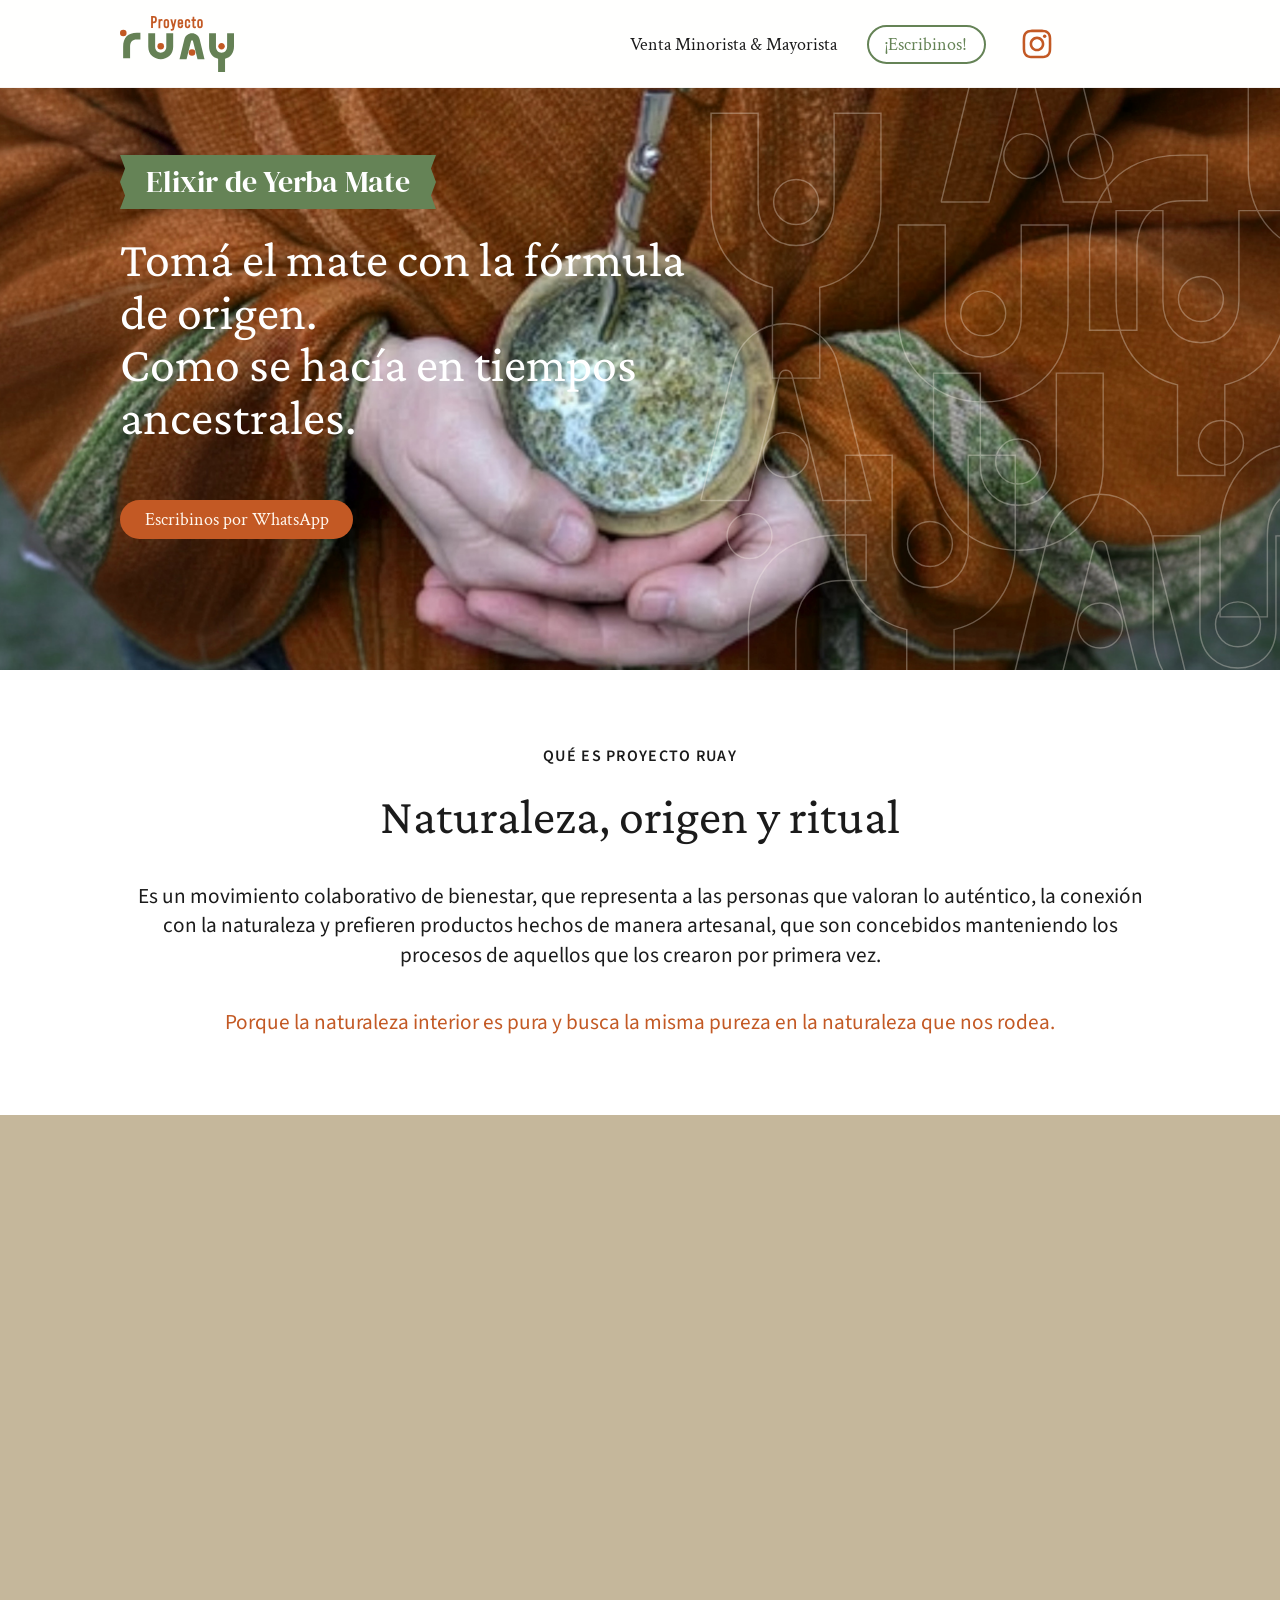
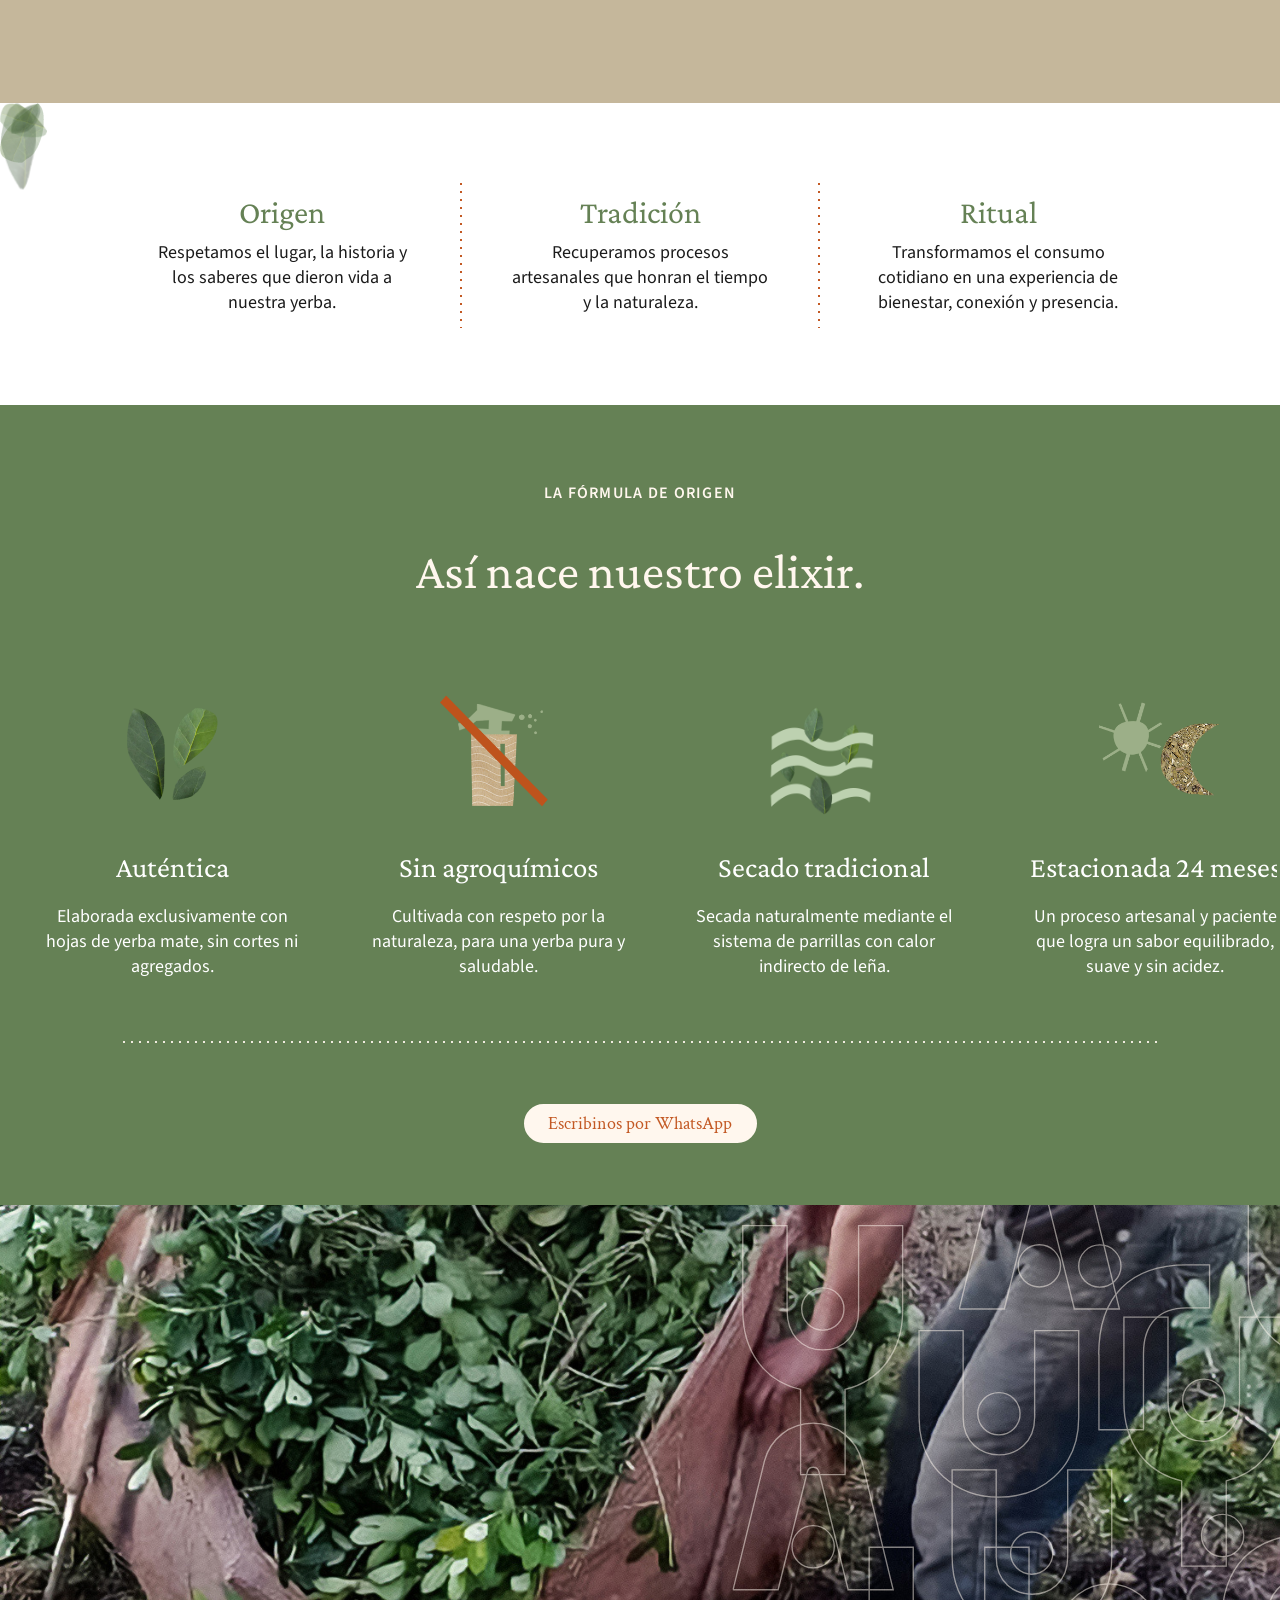
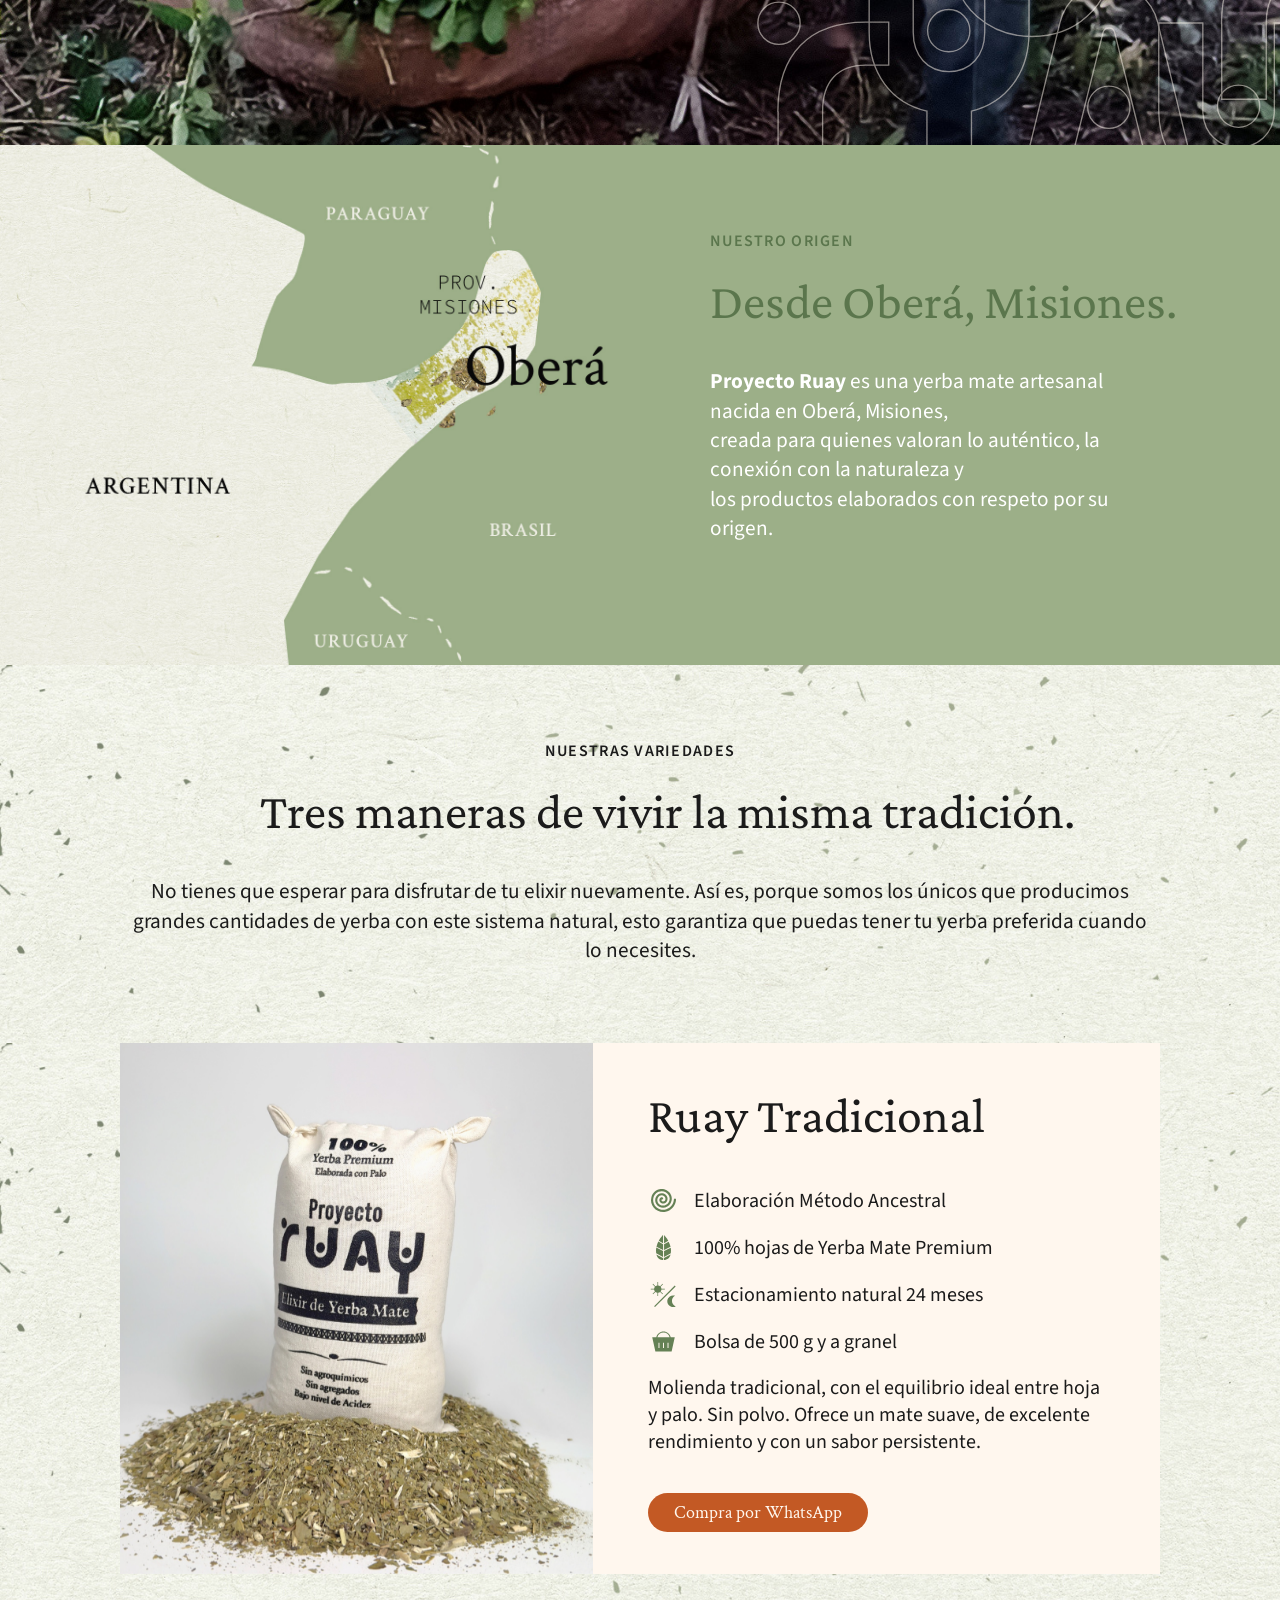
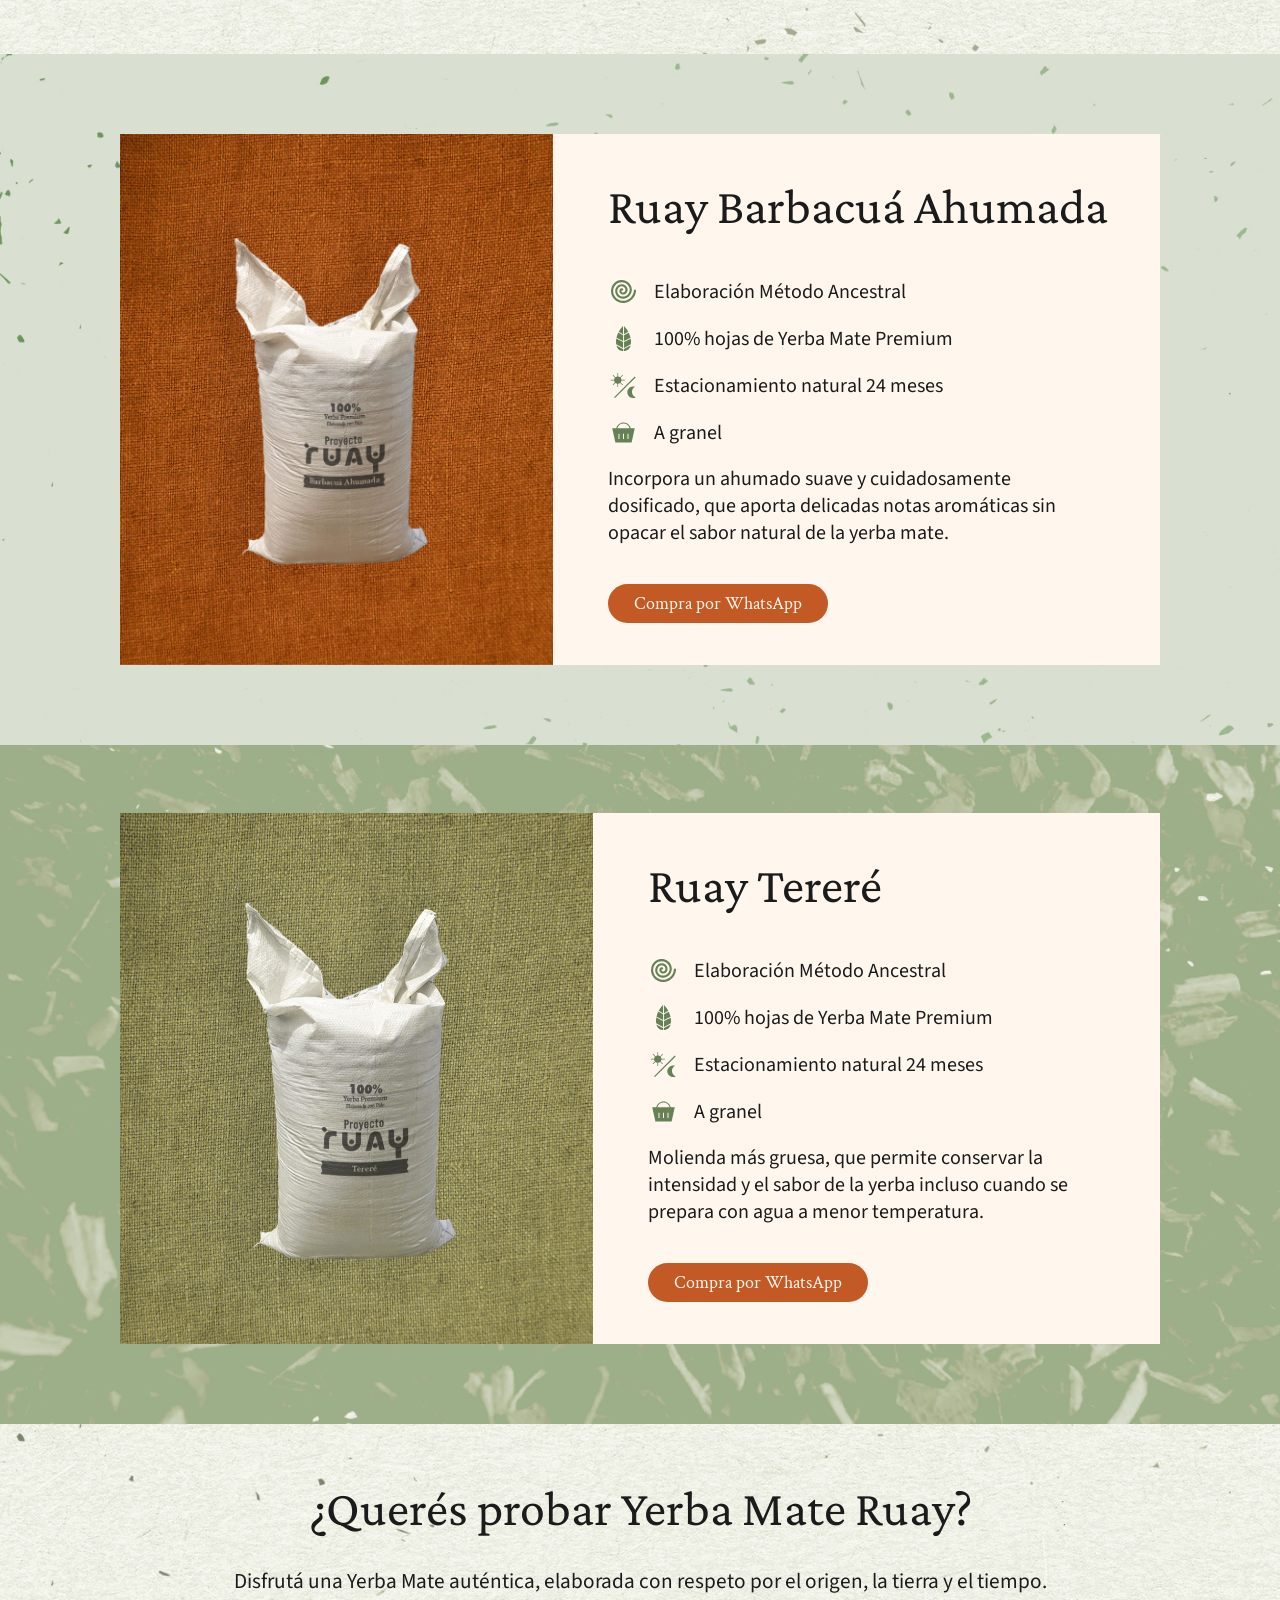
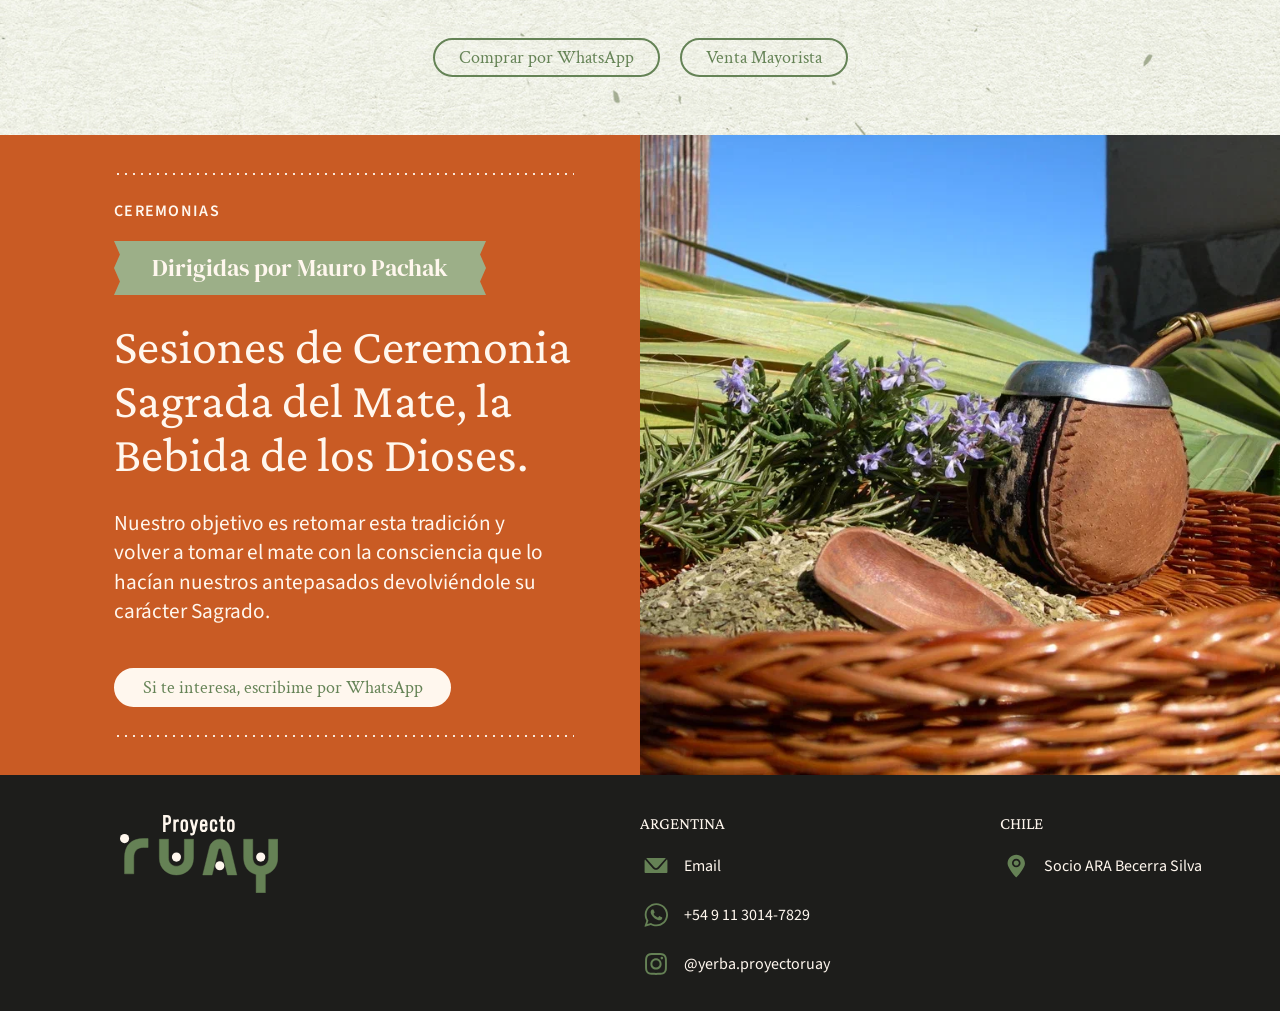
==== commit 91096a97: "actualizar" ====
--- a/index.html
+++ b/index.html
@@ -25,7 +25,15 @@
         <a class="home-header__instagram" href="https://www.instagram.com/" target="_blank" rel="noreferrer" aria-label="Instagram">
           <span aria-hidden="true"></span>
         </a>
+        <button class="home-header__menu-toggle" type="button" aria-label="Abrir menú" aria-expanded="false" aria-controls="mobile-menu">
+          <span aria-hidden="true"></span>
+        </button>
       </nav>
+      <div class="mobile-menu" id="mobile-menu" aria-hidden="true">
+        <a href="index.html" aria-current="page">Inicio</a>
+        <a href="venta-mayorista.html">Venta Mayorista</a>
+        <a href="https://wa.me/5491130147829" target="_blank" rel="noreferrer">Escribinos</a>
+      </div>
     </header>
 
     <main>
@@ -136,9 +144,9 @@
 
       <section class="image-band" aria-label="Banda fotográfica">
         <div class="image-band__texture image-band__texture--right" aria-hidden="true"></div>
-        <img class="image-band__slide image-band__slide--one" src="assets/images/secadero-1.jpeg" alt="" />
-        <img class="image-band__slide image-band__slide--two" src="assets/images/secadero-2.jpeg" alt="" />
-        <img class="image-band__slide image-band__slide--three" src="assets/images/secadero-3.jpeg" alt="" />
+        <img class="image-band__slide image-band__slide--one" src="assets/images/secadero-1.jpg" alt="" />
+        <img class="image-band__slide image-band__slide--two" src="assets/images/secadero-2.jpg" alt="" />
+        <img class="image-band__slide image-band__slide--three" src="assets/images/secadero-3.jpg" alt="" />
       </section>
 
       <section class="origin-section" aria-label="Origen de Yerba Mate Ruay">
--- a/css/styles.css
+++ b/css/styles.css
@@ -323,6 +323,15 @@
 .site-footer__links a img {
   transform-origin: center;
   transition: transform 230ms ease;
+}
+
+.home-header__menu-toggle,
+.mobile-menu {
+  display: none;
+}
+
+body.mobile-menu-open {
+  overflow: hidden;
 }
 
 @media (hover: hover) and (pointer: fine) {
@@ -821,7 +830,7 @@
 
 .product-card {
   width: min(1147px, 100%);
-  height: 511px;
+  height: 531px;
   margin: 0 auto;
   display: grid;
   grid-template-columns: 1fr 1fr;
@@ -831,7 +840,7 @@
 
 .product-card__image {
   width: 100%;
-  height: 511px;
+  height: 531px;
   overflow: hidden;
   perspective: 1000px;
 }
@@ -899,10 +908,10 @@
 }
 
 .product-card__content {
-  height: 511px;
-  padding: 46px 52px 50px 55px;
+  height: 531px;
+  padding: 46px 52px 56px 55px;
   display: grid;
-  grid-template-rows: 96px 190px 104px 39px;
+  grid-template-rows: 96px 190px 118px 39px;
   align-content: start;
   background: #fff7ee url("../assets/images/texturas/textura-algodon7.jpg") center center / cover no-repeat;
   color: #1b1b1b;
@@ -1464,7 +1473,7 @@
 .elixir-section__divider {
   position: absolute;
   left: 50%;
-  top: 615px;
+  top: 636px;
   z-index: 1;
   width: min(1274px, calc(100% - 240px));
   transform: translateX(-50%);
@@ -2297,6 +2306,7 @@
     height: 88px;
     padding: 0 24px;
     flex-wrap: nowrap;
+    overflow: visible;
   }
 
   .home-header .brand img {
@@ -2309,10 +2319,132 @@
     flex: 0 1 auto;
     gap: 14px;
     padding-left: 0;
-  }
-
-  .home-header__nav-link {
+    overflow: visible;
+  }
+
+  .home-header__nav-link,
+  .home-header__nav > .home-header__button,
+  .home-header__nav > .home-header__instagram {
     display: none;
+  }
+
+  .home-header__menu-toggle {
+    width: 42px;
+    height: 42px;
+    display: inline-flex;
+    align-items: center;
+    justify-content: center;
+    flex: 0 0 42px;
+    padding: 0;
+    color: #658356;
+    background: transparent;
+    border: 2.5px solid #658356;
+    border-radius: 50%;
+    cursor: pointer;
+    transition:
+      color 240ms ease-out,
+      background-color 240ms ease-out,
+      border-color 240ms ease-out,
+      transform 240ms ease-out,
+      box-shadow 240ms ease-out;
+  }
+
+  .home-header__menu-toggle span,
+  .home-header__menu-toggle span::before,
+  .home-header__menu-toggle span::after {
+    width: 18px;
+    height: 2px;
+    display: block;
+    background: currentColor;
+    border-radius: 999px;
+    transition:
+      transform 240ms ease-out,
+      background-color 240ms ease-out;
+  }
+
+  .home-header__menu-toggle span {
+    position: relative;
+  }
+
+  .home-header__menu-toggle span::before,
+  .home-header__menu-toggle span::after {
+    content: "";
+    position: absolute;
+    left: 0;
+  }
+
+  .home-header__menu-toggle span::before {
+    top: -6px;
+  }
+
+  .home-header__menu-toggle span::after {
+    top: 6px;
+  }
+
+  .home-header__menu-toggle[aria-expanded="true"] {
+    color: #fff7ee;
+    background: #658356;
+    border-color: #658356;
+  }
+
+  .home-header__menu-toggle[aria-expanded="true"] span {
+    background: transparent;
+  }
+
+  .home-header__menu-toggle[aria-expanded="true"] span::before {
+    transform: translateY(6px) rotate(45deg);
+  }
+
+  .home-header__menu-toggle[aria-expanded="true"] span::after {
+    transform: translateY(-6px) rotate(-45deg);
+  }
+
+  .mobile-menu {
+    position: fixed;
+    top: 88px;
+    right: 24px;
+    left: 24px;
+    z-index: 30;
+    display: grid;
+    padding: 18px 0;
+    overflow: hidden;
+    background: rgba(255, 247, 238, 0.97);
+    border: 1px solid rgba(101, 131, 86, 0.22);
+    border-radius: 8px;
+    box-shadow: 0 18px 36px rgba(29, 29, 27, 0.12);
+    opacity: 0;
+    pointer-events: none;
+    transform: translate3d(0, -10px, 0);
+    transition:
+      opacity 240ms ease-out,
+      transform 240ms ease-out;
+  }
+
+  .mobile-menu.is-open {
+    opacity: 1;
+    pointer-events: auto;
+    transform: translate3d(0, 0, 0);
+  }
+
+  .mobile-menu a {
+    padding: 13px 22px;
+    color: #1d1d1b;
+    font-family: "Crimson Text", "Crimson Pro", serif;
+    font-size: 22px;
+    font-weight: 400;
+    line-height: 1.1;
+    text-align: left;
+    transition: color 220ms ease-out;
+  }
+
+  .mobile-menu a:hover,
+  .mobile-menu a:focus-visible {
+    color: #658356;
+    outline: none;
+  }
+
+  .mobile-menu a[aria-current="page"] {
+    color: #c35924;
   }
 
   .site-header {
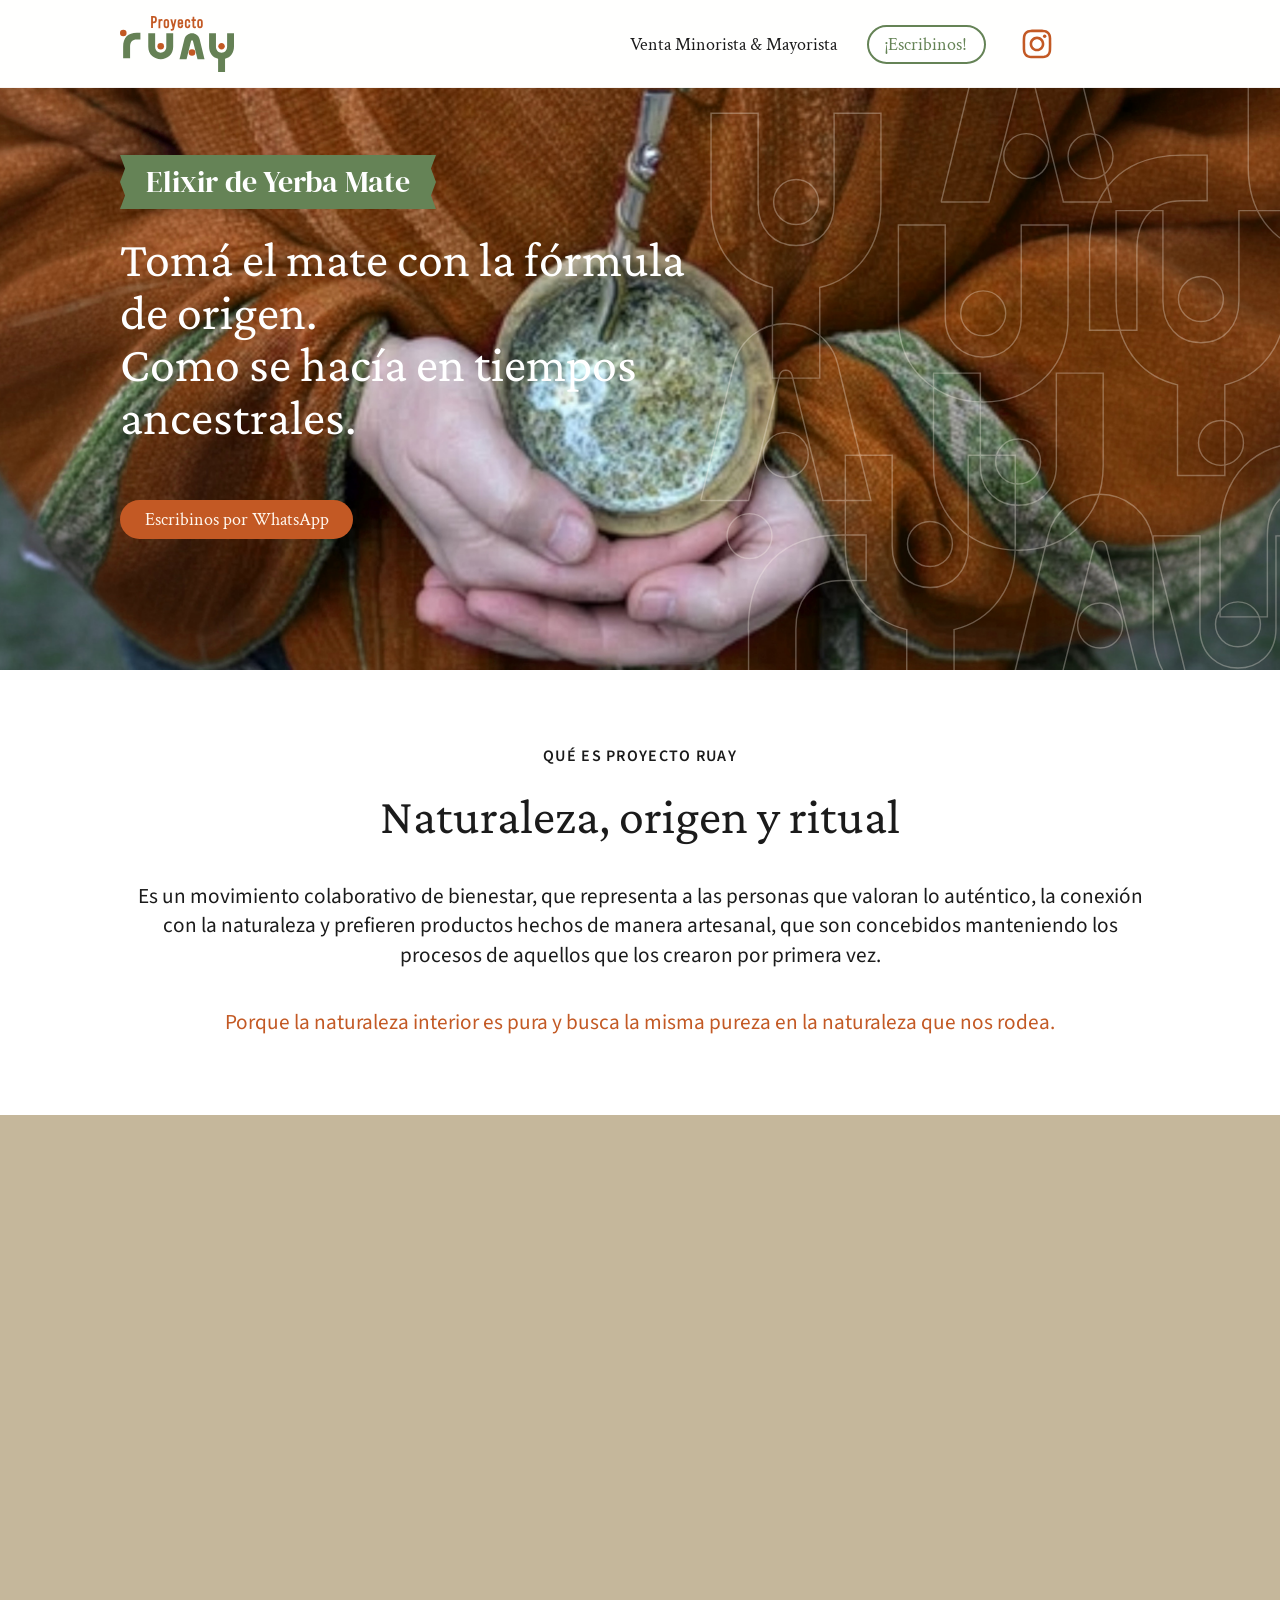
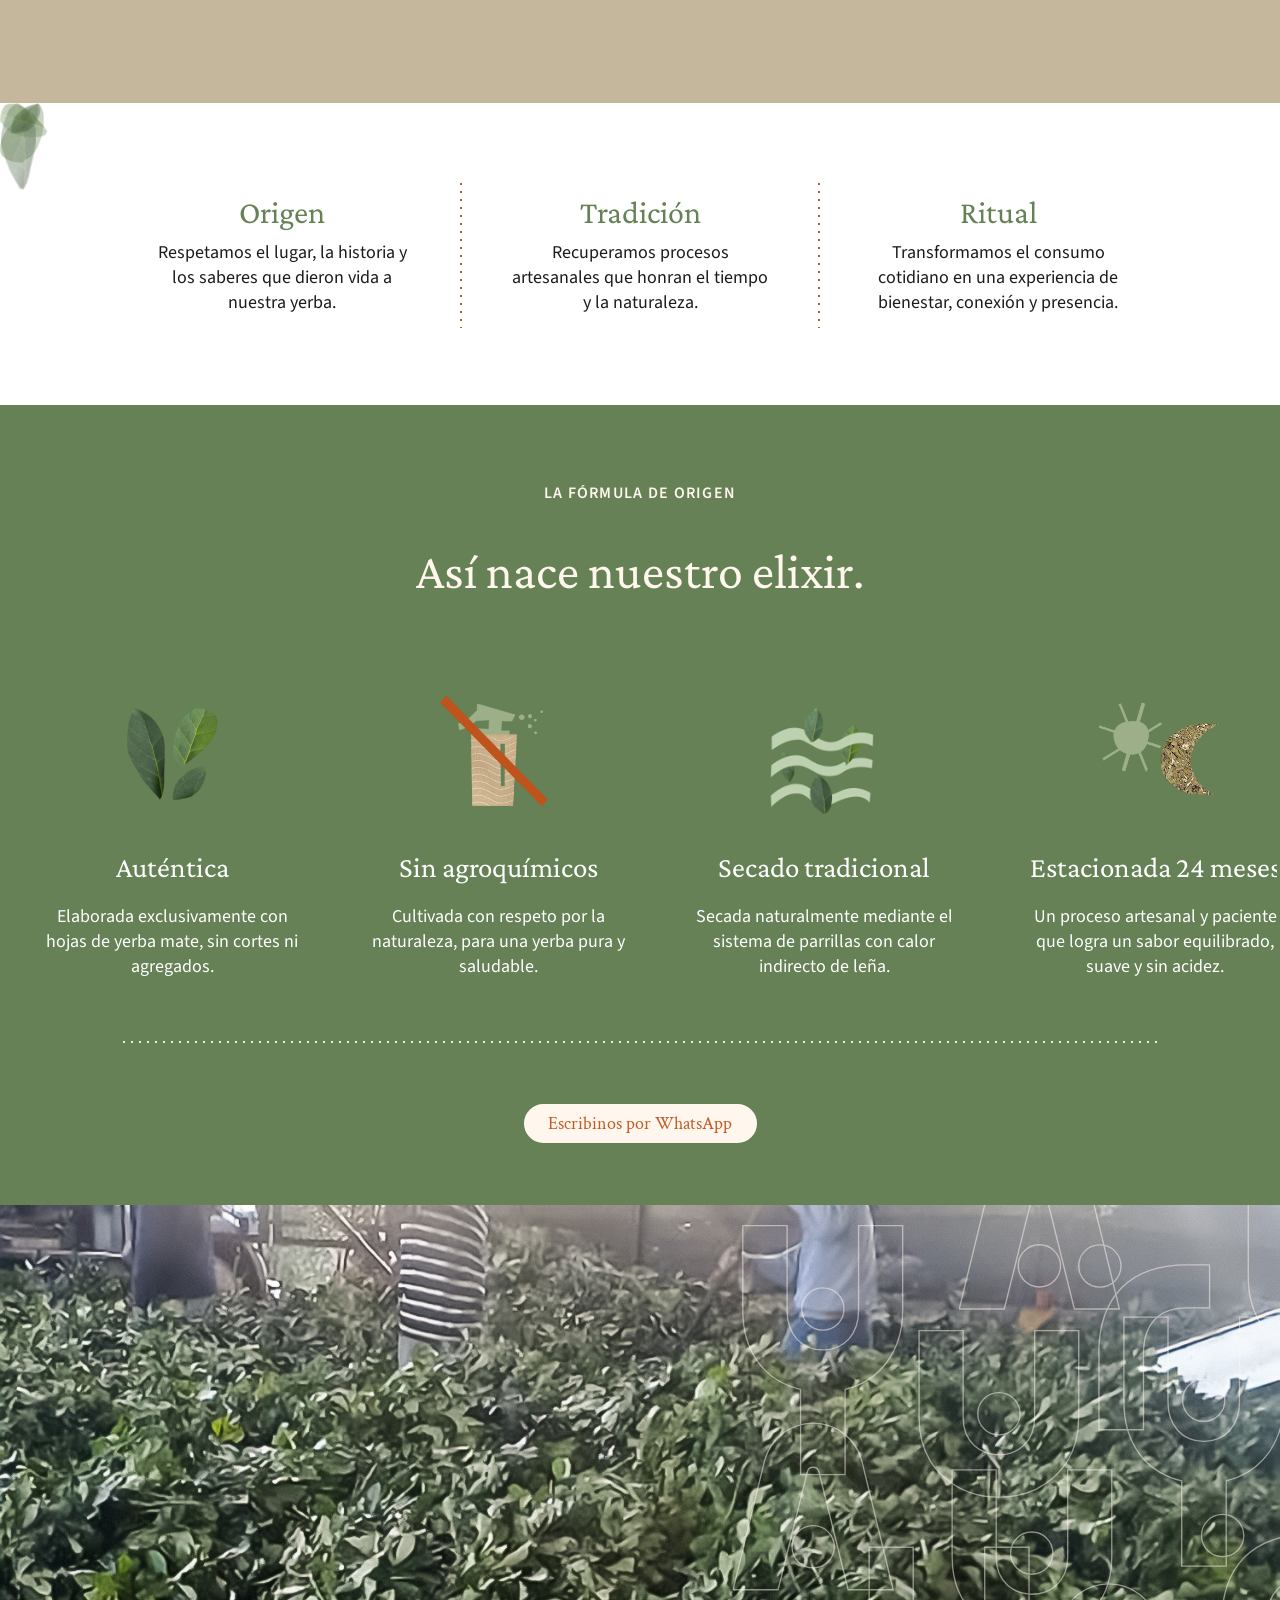
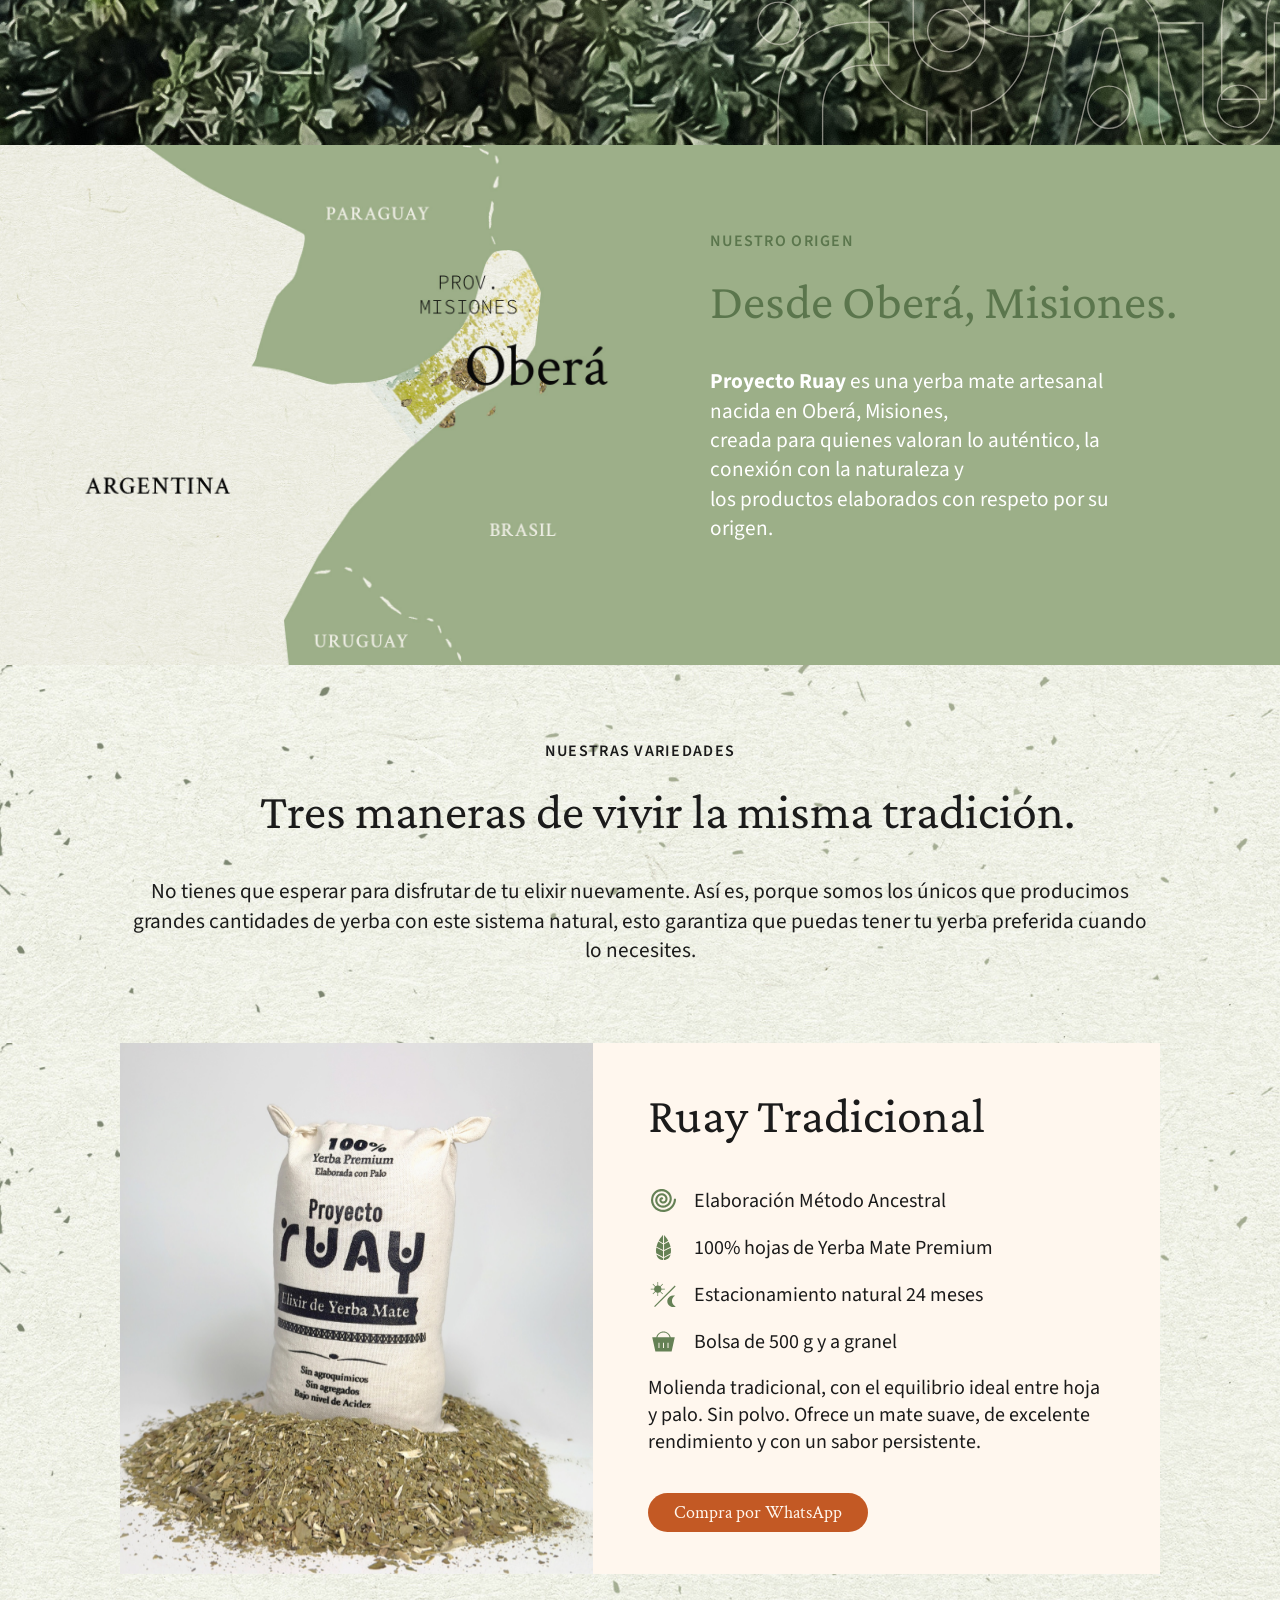
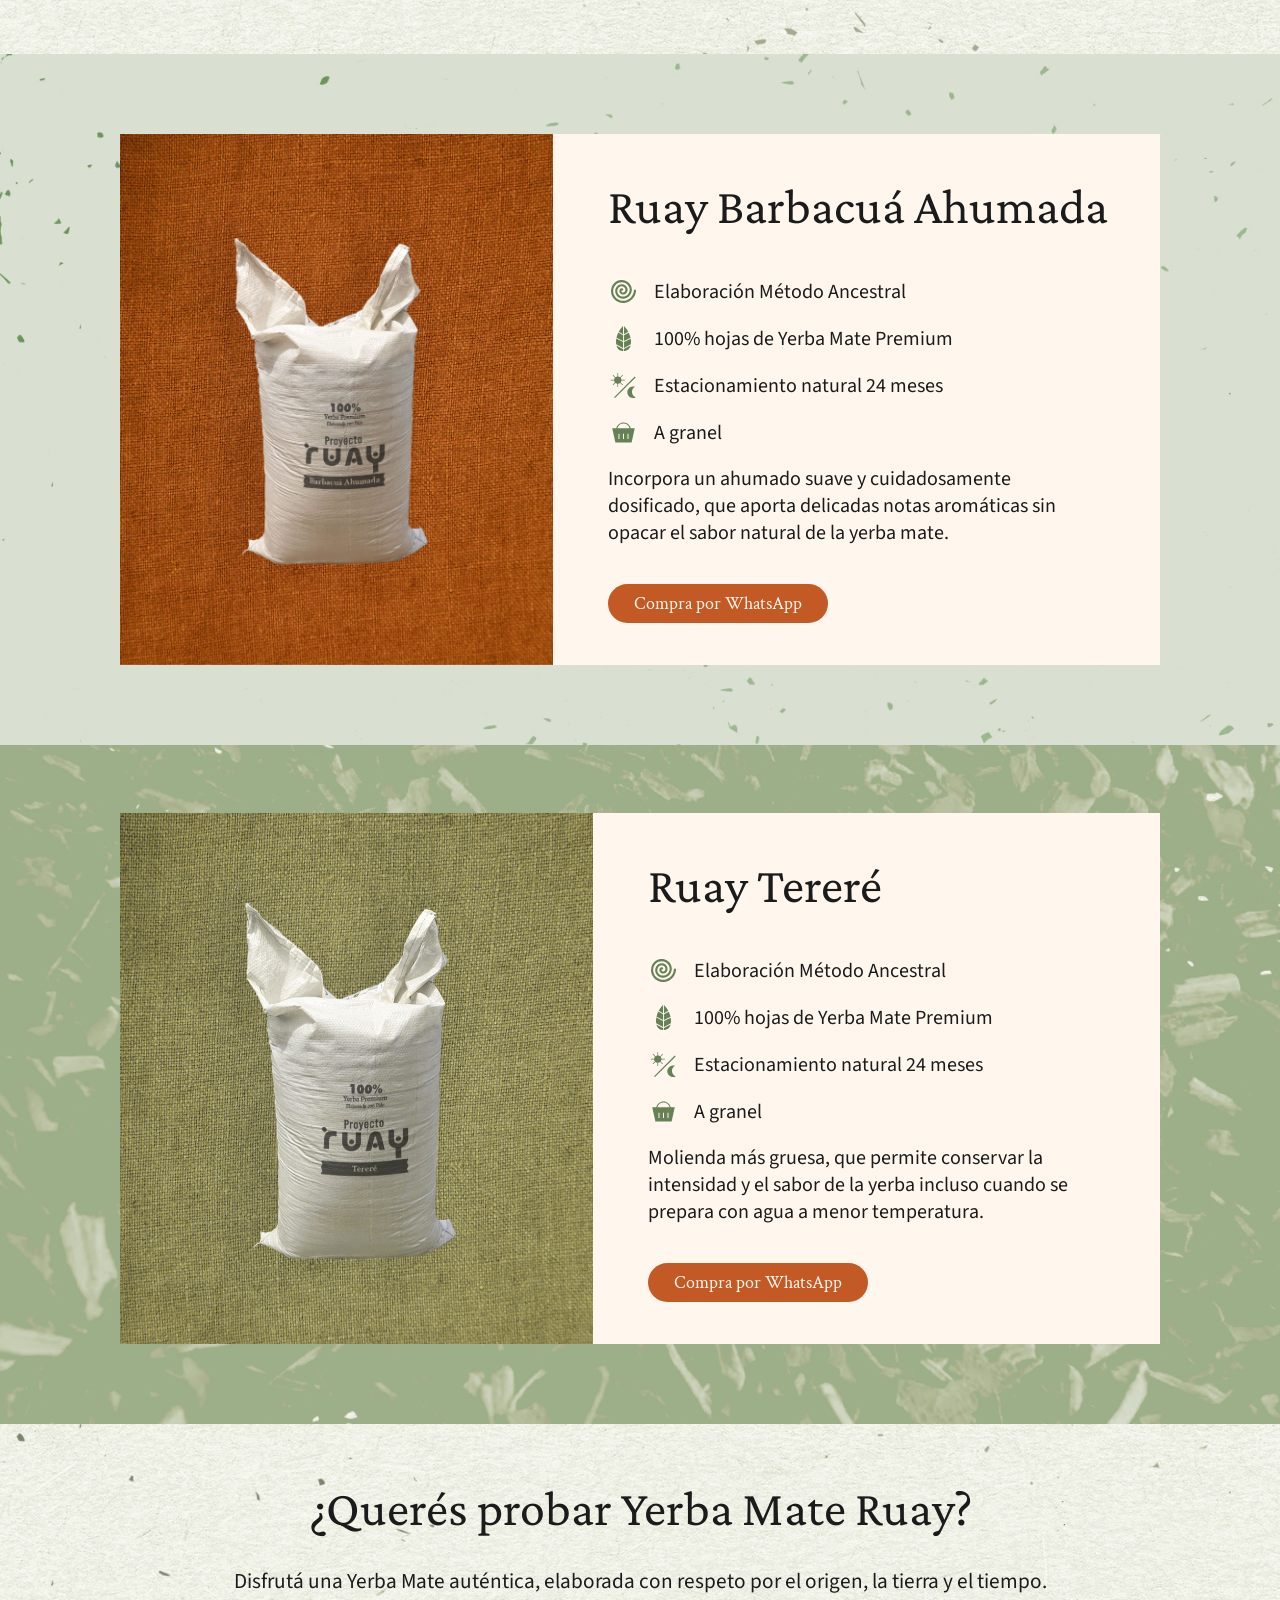
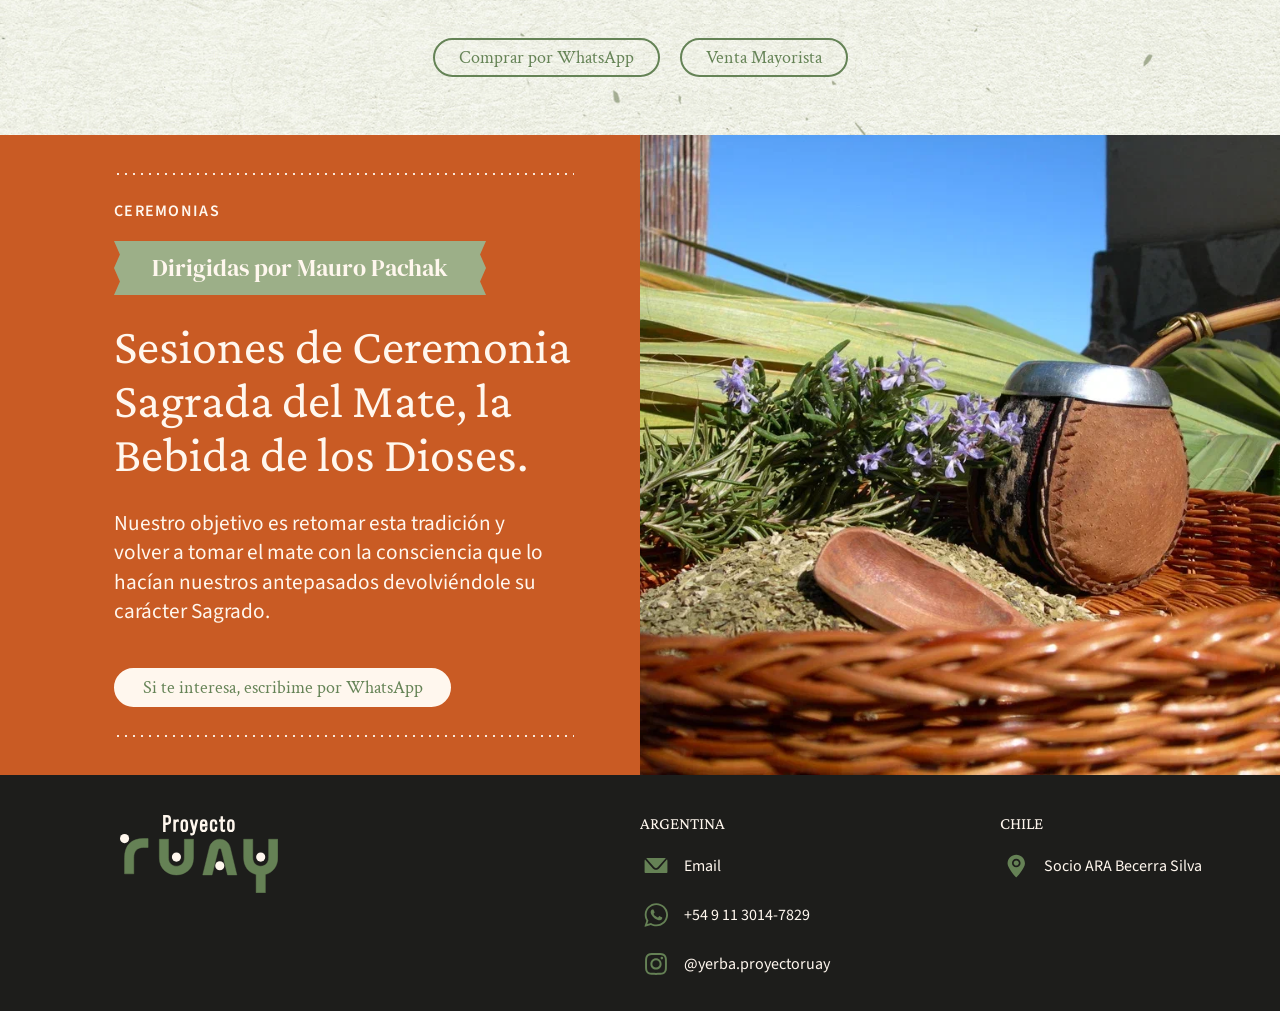
==== commit 1d8b0b69: "actuliazar menu de mobile" ====
--- a/index.html
+++ b/index.html
@@ -32,6 +32,7 @@
       <div class="mobile-menu" id="mobile-menu" aria-hidden="true">
         <a href="index.html" aria-current="page">Inicio</a>
         <a href="venta-mayorista.html">Venta Mayorista</a>
+        <div class="mobile-menu__separator ruay-dots ruay-dots--horizontal" aria-hidden="true"></div>
         <a href="https://wa.me/5491130147829" target="_blank" rel="noreferrer">Escribinos</a>
       </div>
     </header>
--- a/css/styles.css
+++ b/css/styles.css
@@ -2447,6 +2447,13 @@
     color: #c35924;
   }
 
+  .mobile-menu__separator {
+    --ruay-dots-color: #1d1d1b;
+    --ruay-dots-opacity: 1;
+    width: calc(100% - 44px);
+    margin: 18px 22px 14px;
+  }
+
   .site-header {
     flex-wrap: wrap;
     padding-top: 24px;
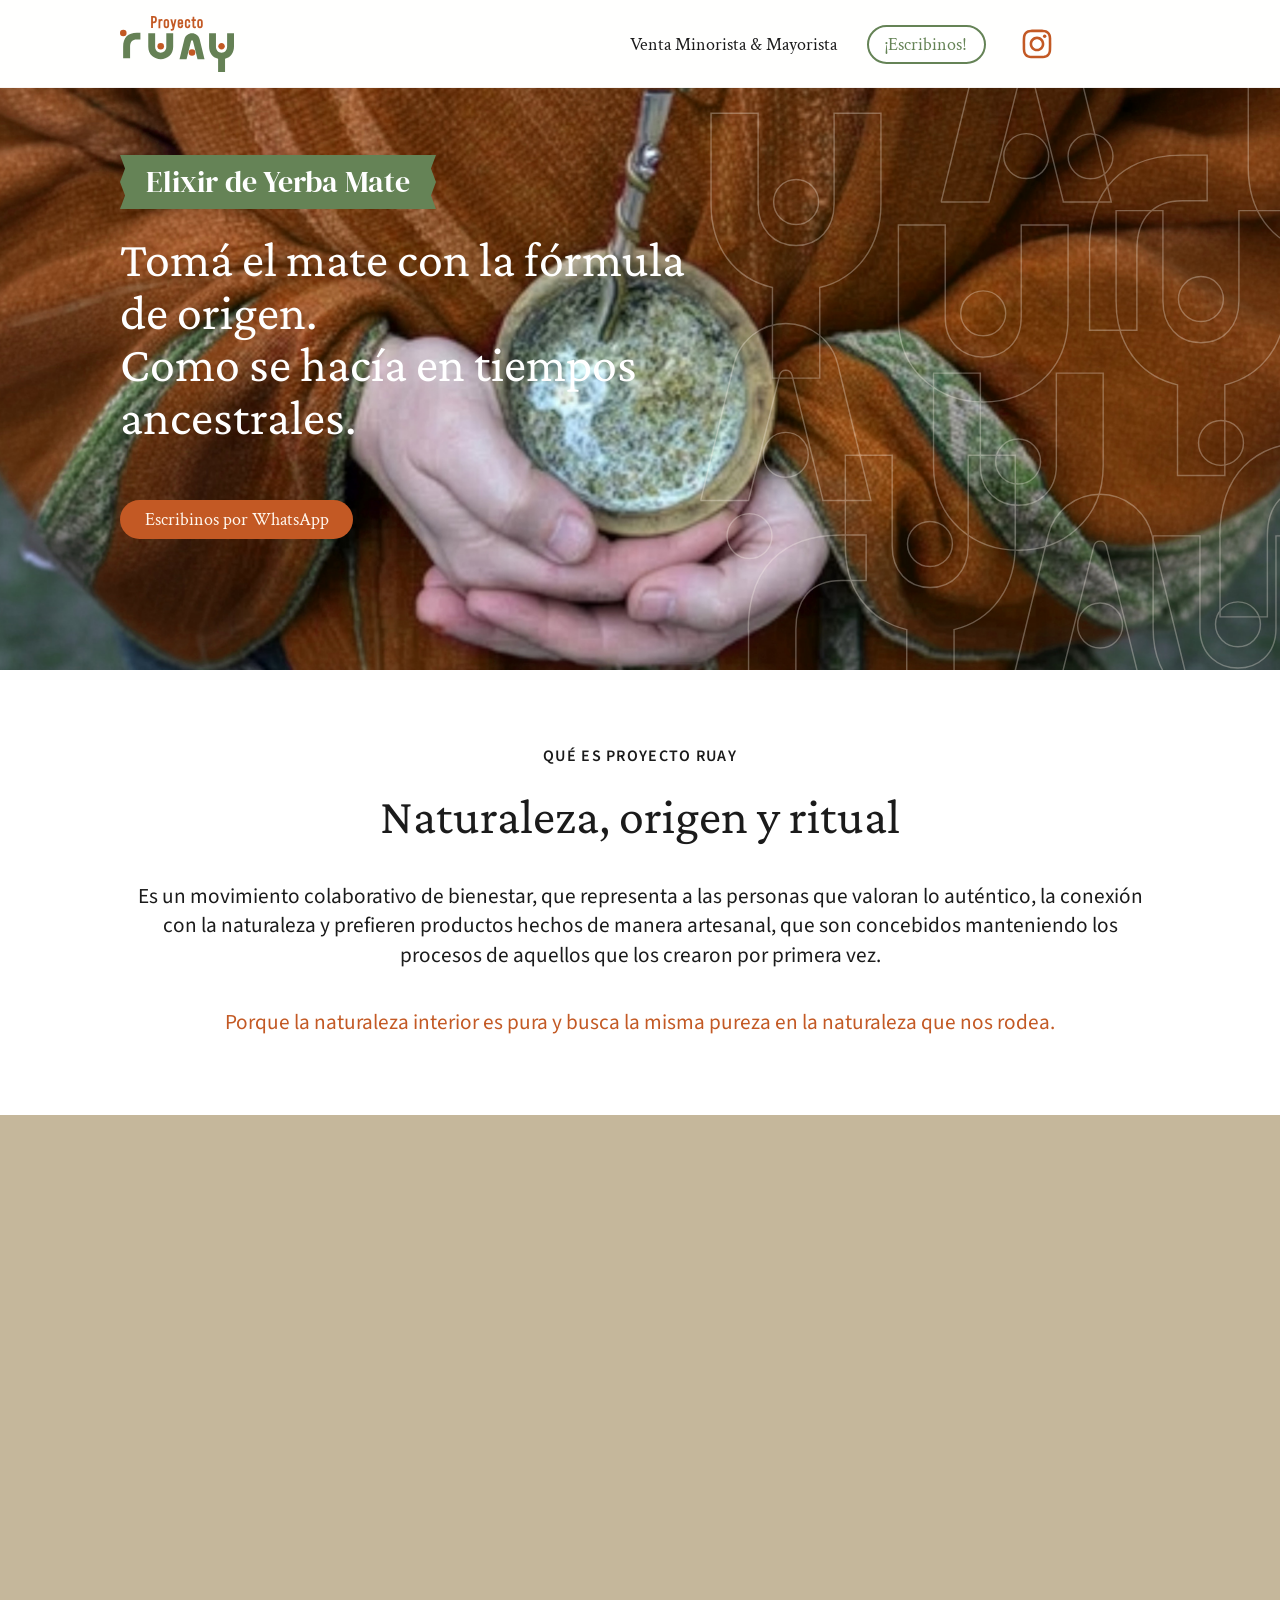
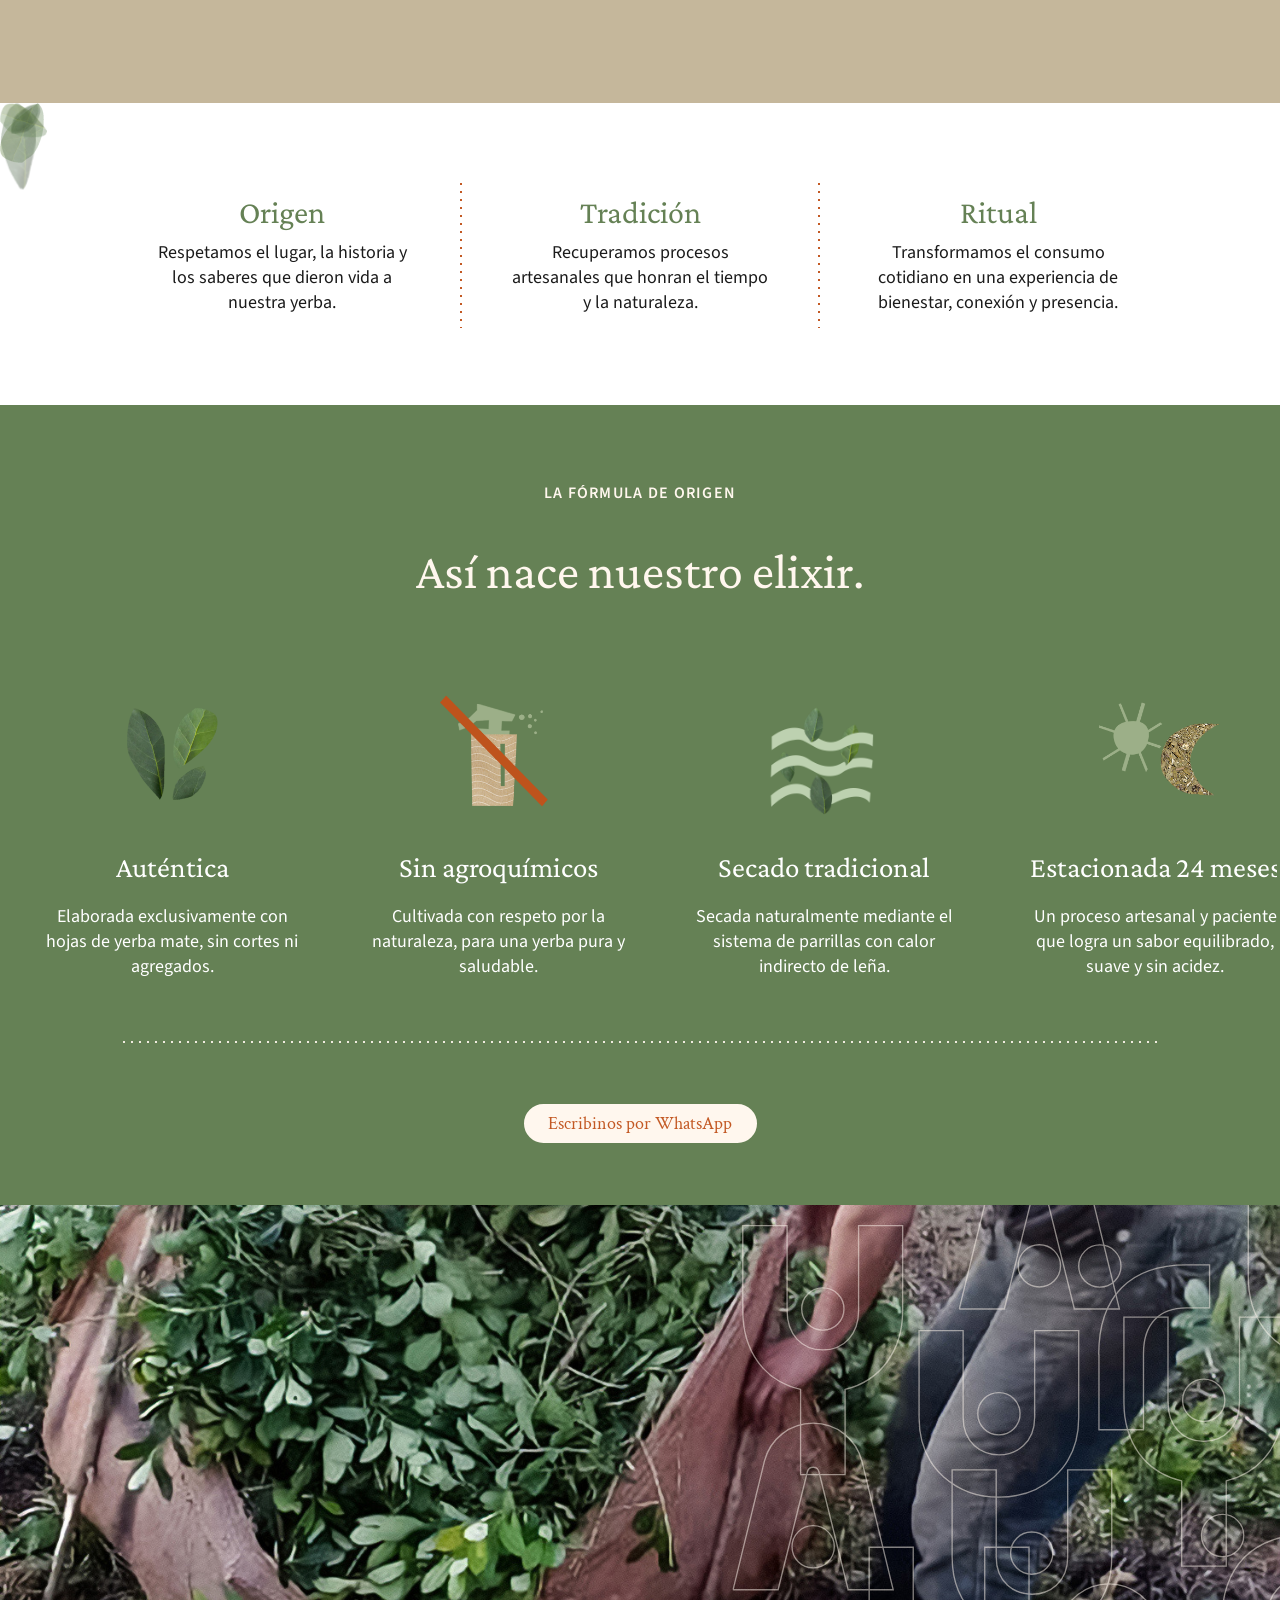
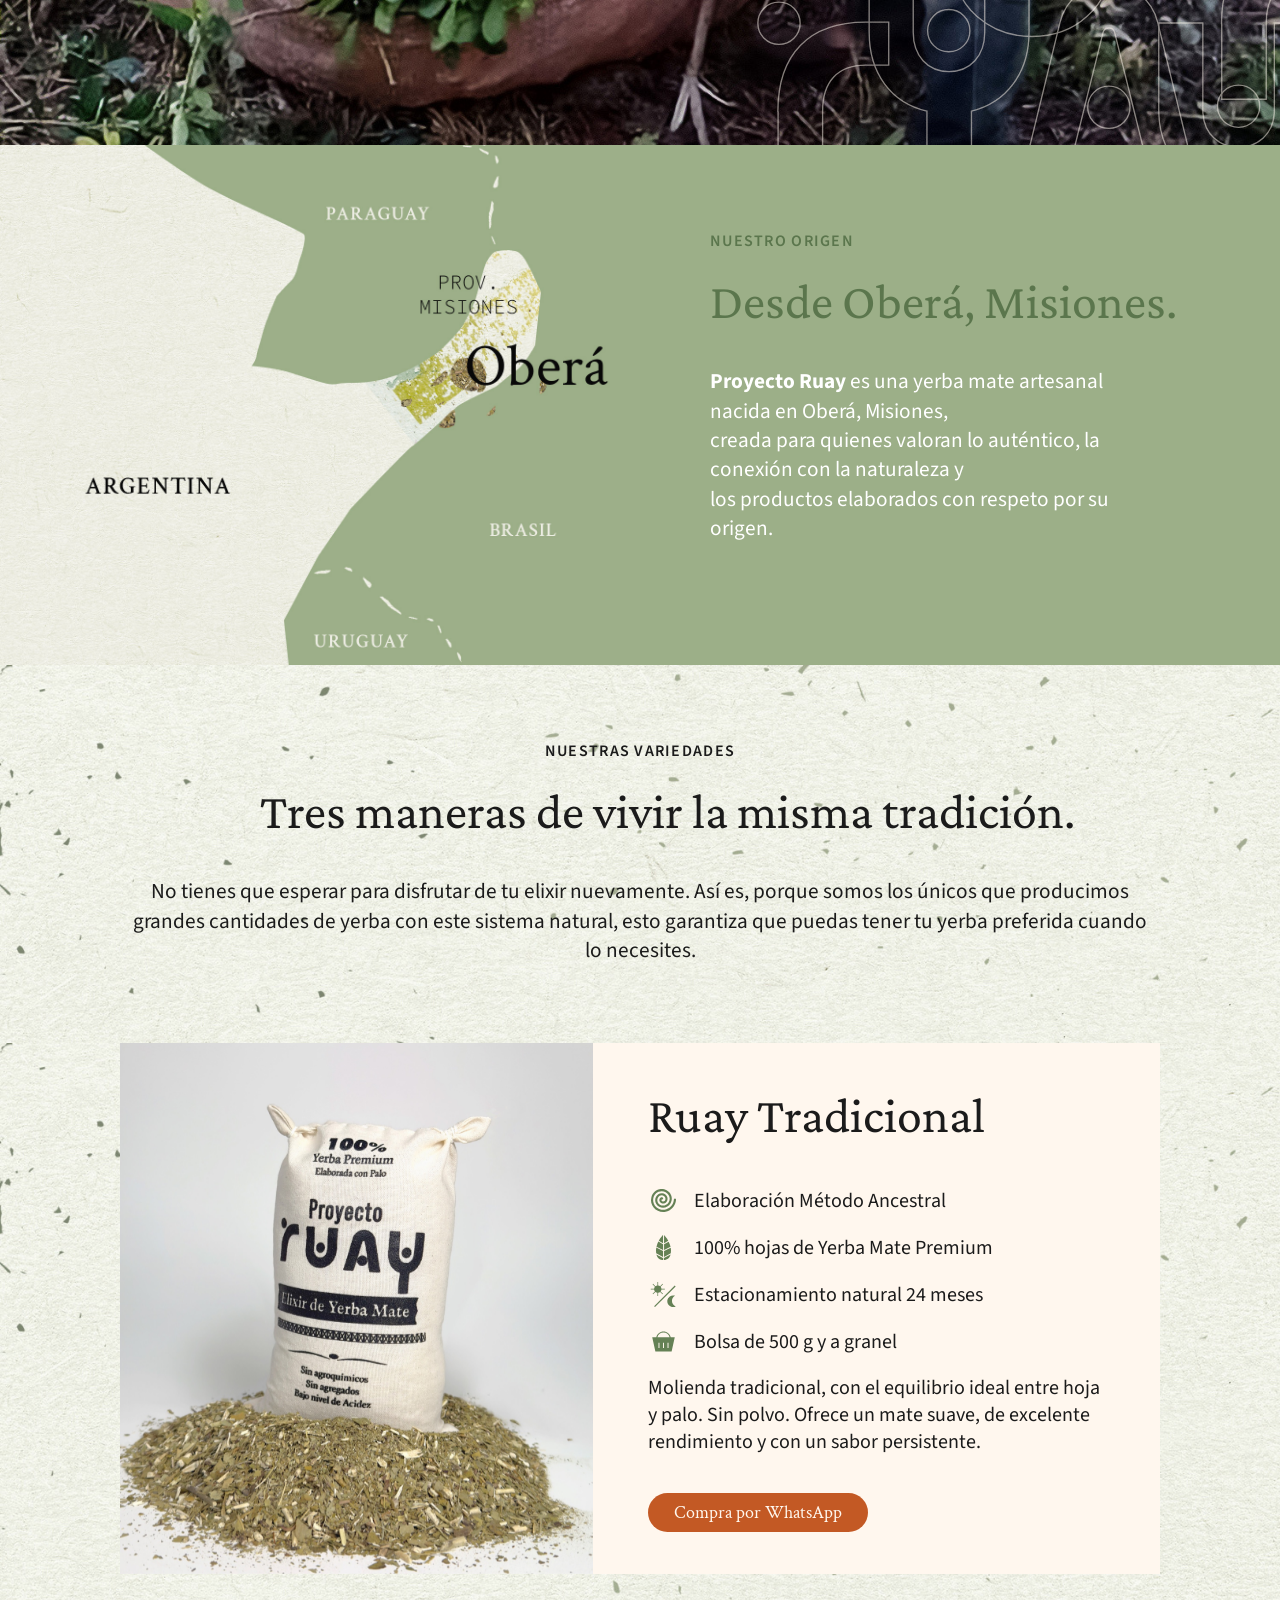
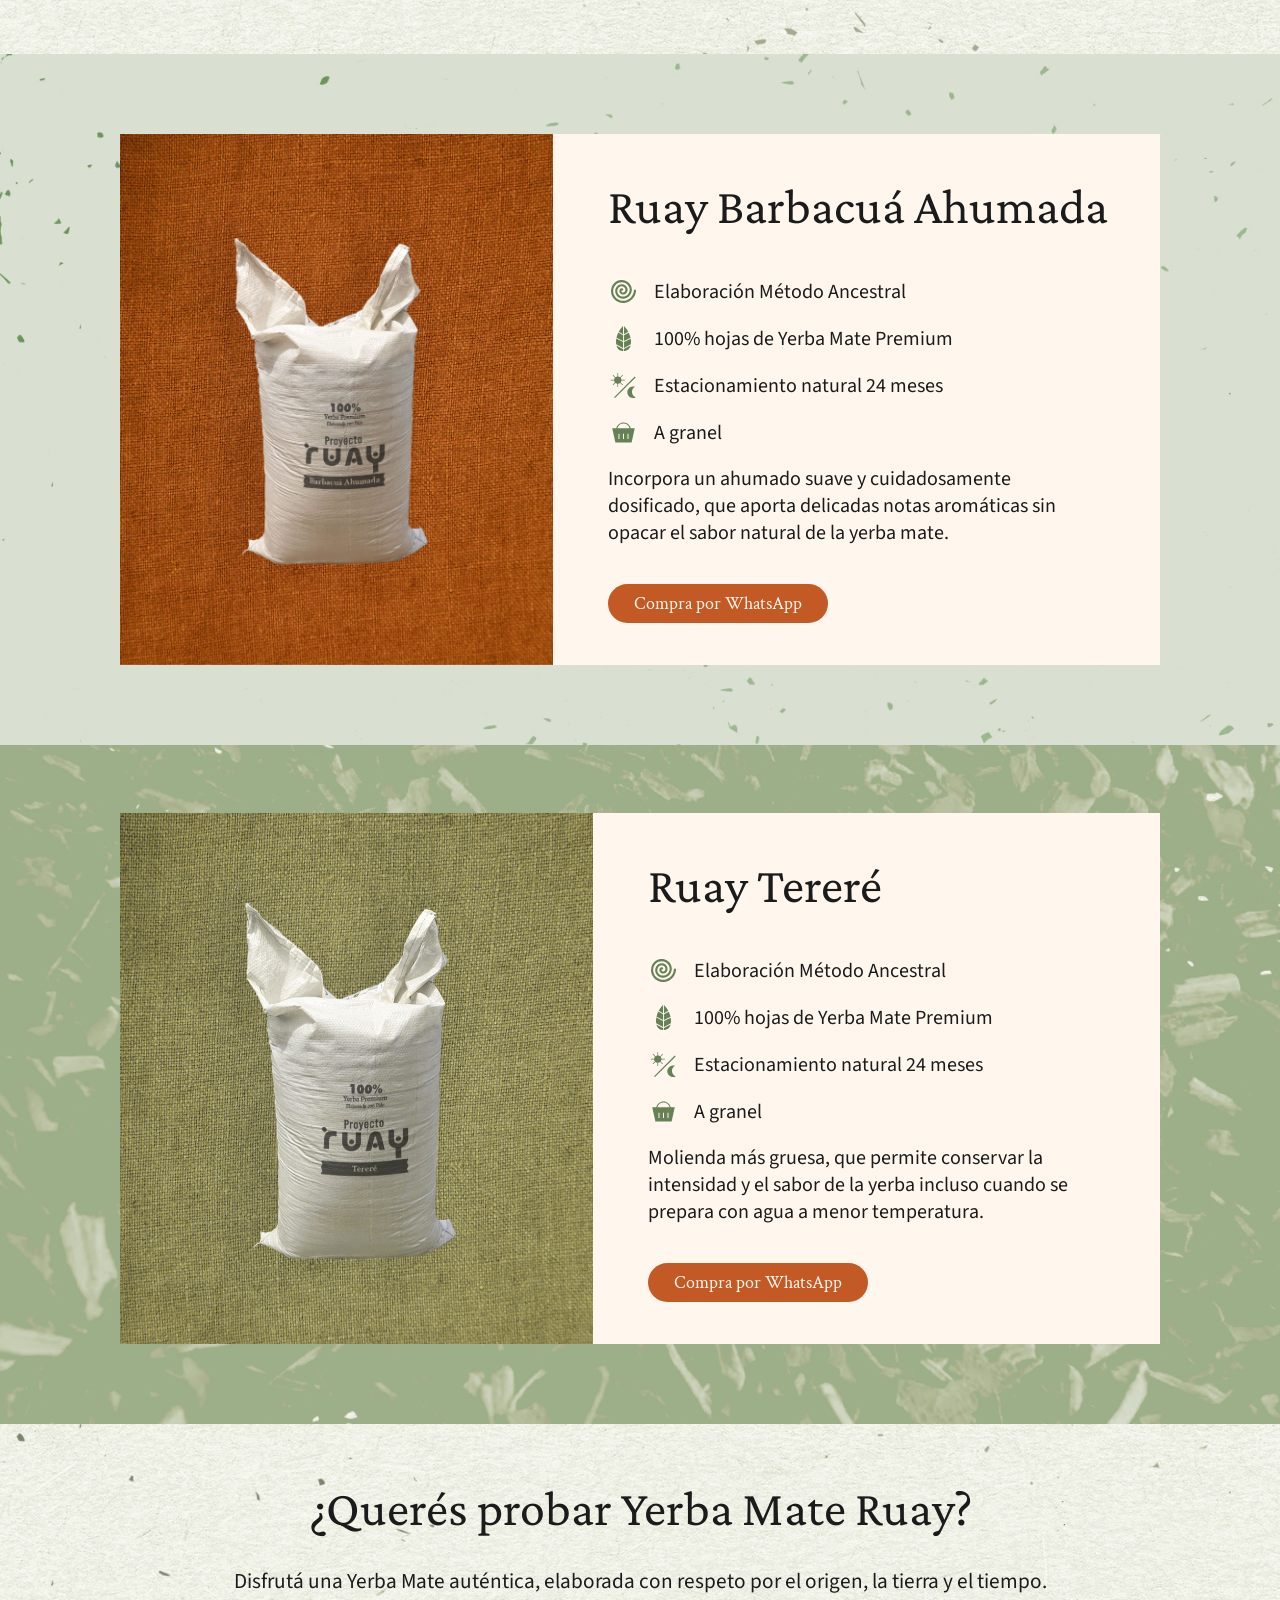
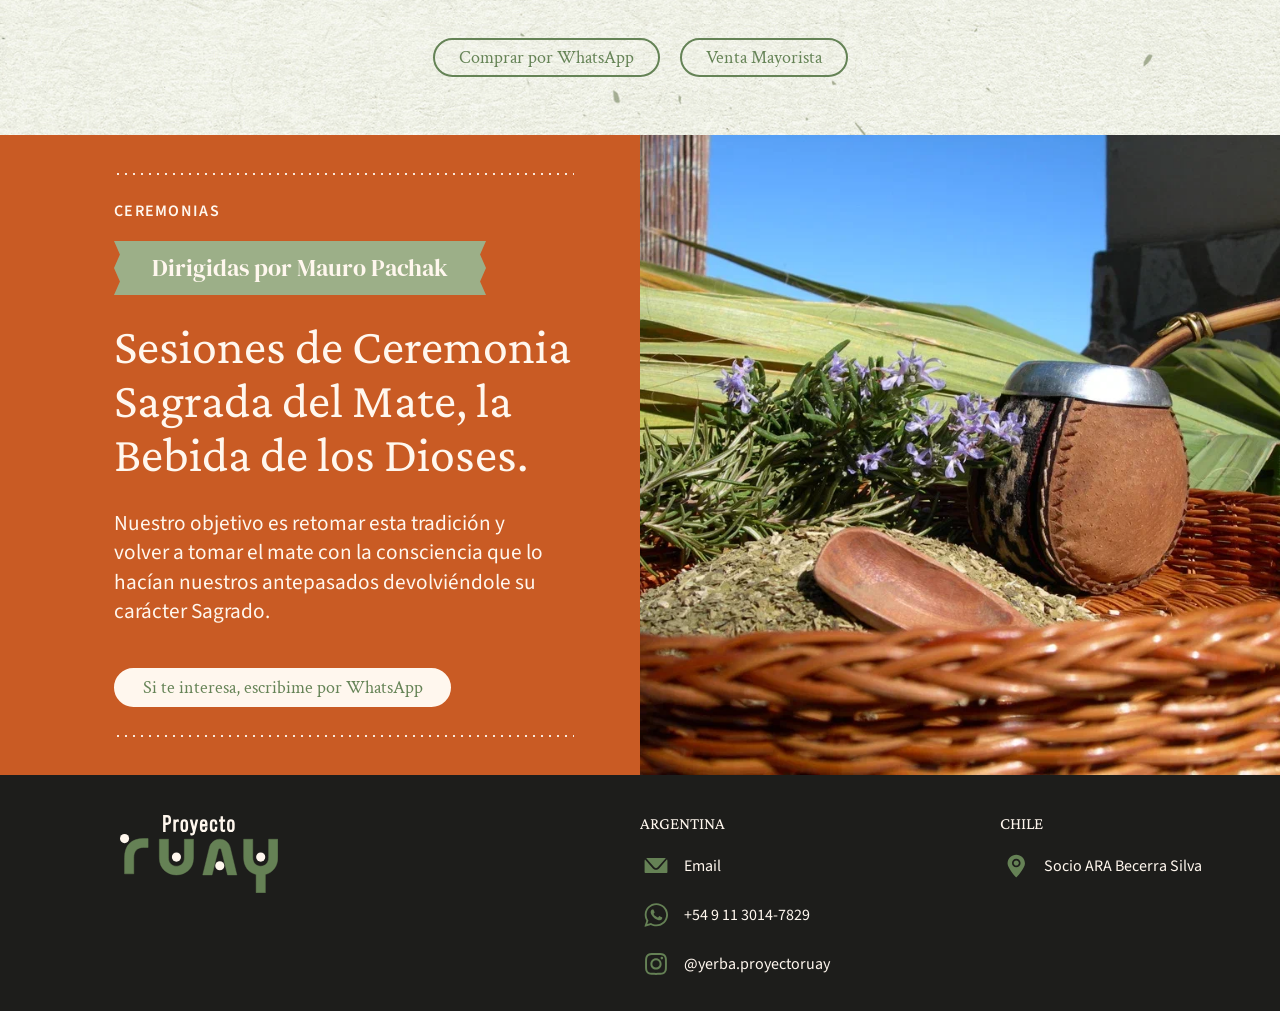
==== commit 1aee0a5d: "actulizar imagen" ====
--- a/index.html
+++ b/index.html
@@ -11,7 +11,7 @@
       href="https://fonts.googleapis.com/css2?family=Crimson+Pro:wght@400;500;600;700&family=Crimson+Text:wght@400&family=DM+Serif+Display&family=Source+Sans+3:wght@400;500;600;700&display=swap"
       rel="stylesheet"
     />
-    <link rel="stylesheet" href="css/styles.css" />
+    <link rel="stylesheet" href="css/styles.css?v=13" />
   </head>
   <body>
     <header class="site-header home-header">
--- a/css/styles.css
+++ b/css/styles.css
@@ -332,6 +332,8 @@
 
 body.mobile-menu-open {
   overflow: hidden;
+  overscroll-behavior: none;
+  touch-action: none;
 }
 
 @media (hover: hover) and (pointer: fine) {
@@ -2174,6 +2176,32 @@
   .product-block {
     padding-left: 80px;
     padding-right: 80px;
+    overflow: visible;
+  }
+
+  .products-section,
+  .product-card {
+    height: auto;
+    overflow: visible;
+  }
+
+  .product-card {
+    min-height: 531px;
+    align-items: stretch;
+  }
+
+  .product-card__image,
+  .product-card__content {
+    height: auto;
+    min-height: 531px;
+  }
+
+  .product-card__image img {
+    height: 100%;
+  }
+
+  .product-card__content {
+    grid-template-rows: minmax(96px, auto) minmax(190px, auto) auto 39px;
   }
 
   .product-card h3 {
@@ -2508,7 +2536,10 @@
   }
 
   .wholesale-hero__slide {
+    inset: 0;
+    height: 100%;
     background-position: center center;
+    background-size: auto 100%;
   }
 
   .wholesale-content {
@@ -2566,6 +2597,15 @@
     padding: 0;
   }
 
+  .hero::after {
+    content: "";
+    position: absolute;
+    inset: 0;
+    z-index: 1;
+    pointer-events: none;
+    background: rgba(29, 29, 27, 0.18);
+  }
+
   .hero__frame {
     left: 24px;
     top: 68px;
@@ -2573,10 +2613,14 @@
   }
 
   .hero__texture {
-    right: -310px;
-    top: -45px;
-    width: 620px;
-    height: calc(100% + 90px);
+    display: none;
+  }
+
+  .hero__image {
+    top: -8px;
+    height: calc(100% + 16px);
+    object-position: center center;
+    transform: translate3d(0, var(--hero-parallax-y, 0px), 0) scale(1);
   }
 
   .hero__content {
@@ -2635,10 +2679,38 @@
 
   .products-intro {
     width: calc(100% - 48px);
+    max-width: 1084px;
     height: auto;
     margin: 0 auto;
     padding: 38px 0 32px;
     text-align: center;
+  }
+
+  .products-section {
+    width: 100vw;
+    max-width: 100vw;
+    height: auto;
+    min-height: 0;
+    max-height: none;
+    margin-left: calc(50% - 50vw);
+    margin-right: 0;
+    overflow: visible;
+    transform: none;
+    clip-path: none;
+  }
+
+  body.motion-ready .products-section.reveal-section,
+  body.motion-ready .products-section .reveal-title,
+  body.motion-ready .products-section .reveal-copy,
+  body.motion-ready .products-section .reveal-image,
+  body.motion-ready .products-section .reveal-button,
+  body.motion-ready .products-section .reveal-card {
+    opacity: 1;
+    transform: none;
+  }
+
+  .products-intro::before {
+    inset: 0;
   }
 
   .products-intro h2 {
@@ -2649,7 +2721,15 @@
   }
 
   .product-block {
+    width: 100%;
+    max-width: 100%;
     padding: 0 24px 54px;
+    height: auto;
+    min-height: 0;
+    max-height: none;
+    overflow: visible;
+    transform: none;
+    clip-path: none;
   }
 
   .product-block--green,
@@ -2658,29 +2738,53 @@
   }
 
   .product-card {
+    width: 100%;
+    max-width: 100%;
     height: auto;
+    min-height: 0;
+    max-height: none;
     grid-template-columns: 1fr;
+    overflow: visible;
+    transform: none;
+    clip-path: none;
   }
 
   .product-card__image {
+    width: 100%;
+    max-width: 100%;
     height: auto;
+    min-height: 0;
+    max-height: none;
   }
 
   .product-card__image img {
+    width: 100%;
+    max-width: 100%;
     height: auto;
+    max-height: none;
     object-fit: contain;
+    animation: none;
+    transform: none;
   }
 
   .product-card__content {
+    width: 100%;
+    max-width: 100%;
     height: auto;
+    min-height: 0;
+    max-height: none;
     padding: 34px 28px 36px;
     display: block;
+    overflow: visible;
+    transform: none;
+    clip-path: none;
   }
 
   .product-card h3 {
     margin-bottom: 30px;
     font-size: 38px;
     white-space: normal;
+    overflow-wrap: break-word;
   }
 
   .product-card__features {
@@ -2690,10 +2794,15 @@
 
   .product-card__features li,
   .product-card p {
+    width: 100%;
+    max-width: 100%;
+    min-width: 0;
     font-size: 18px;
+    overflow-wrap: break-word;
   }
 
   .product-card__button {
+    max-width: 100%;
     margin-top: 28px;
   }
 
@@ -2928,3 +3037,177 @@
     gap: 9px;
   }
 }
+
+@media (max-width: 1024px) {
+  .home-header {
+    overflow: visible;
+    z-index: 1002;
+  }
+
+  .home-header__nav {
+    width: auto;
+    flex: 0 1 auto;
+    justify-content: flex-end;
+    gap: 14px;
+    padding-left: 0;
+    overflow: visible;
+  }
+
+  .home-header__nav-link,
+  .home-header__nav > .home-header__button,
+  .home-header__nav > .home-header__instagram {
+    display: none;
+  }
+
+  .home-header__menu-toggle {
+    width: 42px;
+    height: 42px;
+    display: inline-flex;
+    align-items: center;
+    justify-content: center;
+    flex: 0 0 42px;
+    padding: 0;
+    color: #658356;
+    background: transparent;
+    border: 2.5px solid #658356;
+    border-radius: 50%;
+    cursor: pointer;
+    transform-origin: center;
+    transition:
+      color 240ms ease-out,
+      background-color 240ms ease-out,
+      border-color 240ms ease-out,
+      transform 240ms ease-out,
+      box-shadow 240ms ease-out;
+  }
+
+  .home-header__menu-toggle span,
+  .home-header__menu-toggle span::before,
+  .home-header__menu-toggle span::after {
+    width: 18px;
+    height: 2px;
+    display: block;
+    background: currentColor;
+    border-radius: 999px;
+    transition:
+      transform 240ms ease-out,
+      background-color 240ms ease-out;
+  }
+
+  .home-header__menu-toggle span {
+    position: relative;
+  }
+
+  .home-header__menu-toggle span::before,
+  .home-header__menu-toggle span::after {
+    content: "";
+    position: absolute;
+    left: 0;
+  }
+
+  .home-header__menu-toggle span::before {
+    top: -6px;
+  }
+
+  .home-header__menu-toggle span::after {
+    top: 6px;
+  }
+
+  .home-header__menu-toggle[aria-expanded="true"] {
+    color: #fff7ee;
+    background: #658356;
+    border-color: #658356;
+  }
+
+  .home-header__menu-toggle[aria-expanded="true"] span {
+    background: transparent;
+  }
+
+  .home-header__menu-toggle[aria-expanded="true"] span::before {
+    transform: translateY(6px) rotate(45deg);
+  }
+
+  .home-header__menu-toggle[aria-expanded="true"] span::after {
+    transform: translateY(-6px) rotate(-45deg);
+  }
+
+  .mobile-menu {
+    position: fixed;
+    top: 88px;
+    right: 0;
+    left: auto;
+    z-index: 1001;
+    display: grid;
+    width: clamp(242px, 50vw, 360px);
+    max-height: calc(100vh - 88px);
+    max-height: calc(100dvh - 88px);
+    padding: 18px 24px calc(18px + env(safe-area-inset-bottom, 0px));
+    padding-right: max(24px, env(safe-area-inset-right, 0px));
+    padding-left: max(24px, env(safe-area-inset-left, 0px));
+    overflow-x: hidden;
+    overflow-y: auto;
+    -webkit-overflow-scrolling: touch;
+    overscroll-behavior: contain;
+    background: #ffffff;
+    border: 0;
+    border-radius: 0;
+    box-shadow: none;
+    opacity: 0;
+    pointer-events: none;
+    transform: translate3d(0, -16px, 0);
+    transition:
+      opacity 240ms ease-out,
+      transform 240ms ease-out;
+  }
+
+  .mobile-menu.is-open {
+    opacity: 1;
+    pointer-events: auto;
+    transform: translate3d(0, 0, 0);
+  }
+
+  .mobile-menu a {
+    padding: 13px 0;
+    color: #1d1d1b;
+    font-family: "Crimson Text", "Crimson Pro", serif;
+    font-size: 22px;
+    font-weight: 400;
+    line-height: 1.1;
+    text-align: left;
+    transition: color 220ms ease-out;
+  }
+
+  .mobile-menu a:hover,
+  .mobile-menu a:focus-visible {
+    color: #658356;
+    outline: none;
+  }
+
+  .mobile-menu a[aria-current="page"] {
+    color: #c35924;
+  }
+
+  .mobile-menu__separator {
+    --ruay-dots-color: #1d1d1b;
+    --ruay-dots-opacity: 1;
+    width: 100%;
+    margin: 18px 0 14px;
+  }
+}
+
+@media (max-width: 1024px) and (orientation: landscape) {
+  .mobile-menu {
+    padding-top: 14px;
+    padding-bottom: calc(14px + env(safe-area-inset-bottom, 0px));
+  }
+
+  .mobile-menu a {
+    padding-top: 11px;
+    padding-bottom: 11px;
+  }
+
+  .mobile-menu__separator {
+    margin-top: 14px;
+    margin-bottom: 12px;
+  }
+}
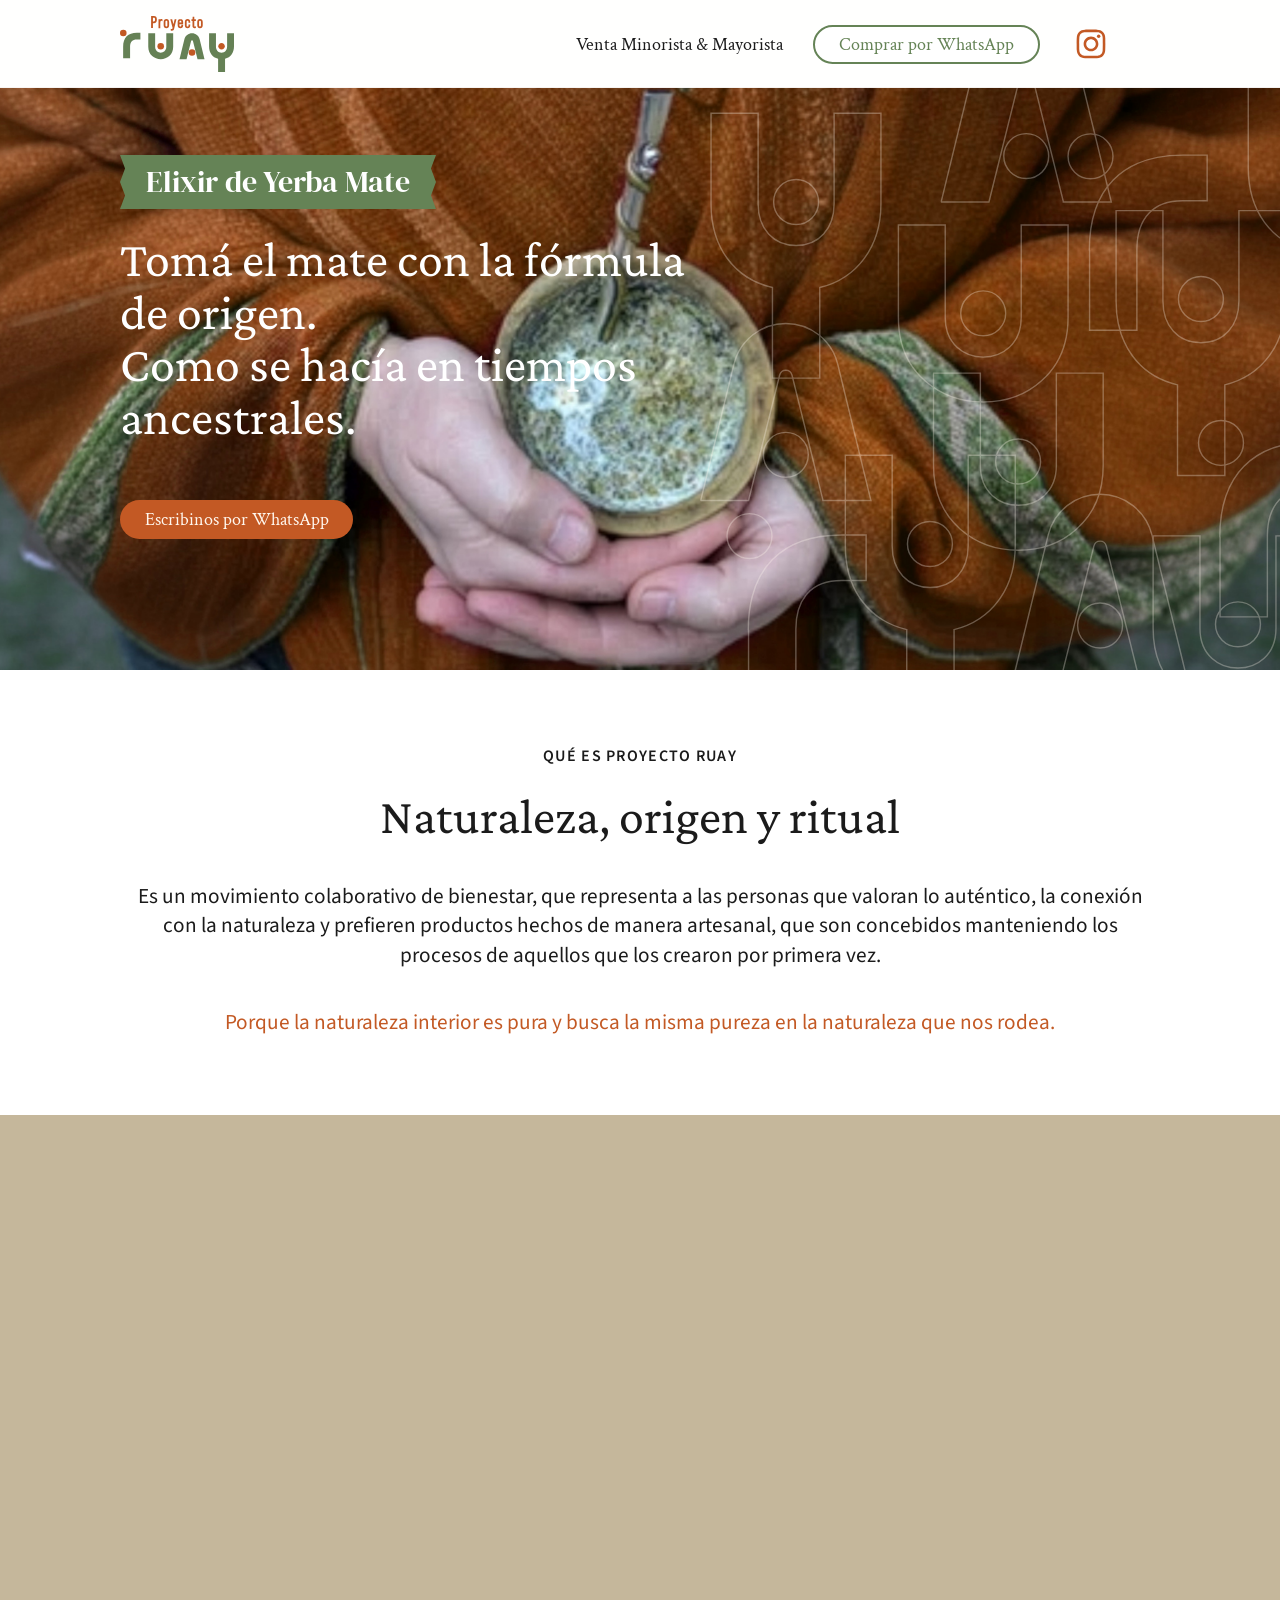
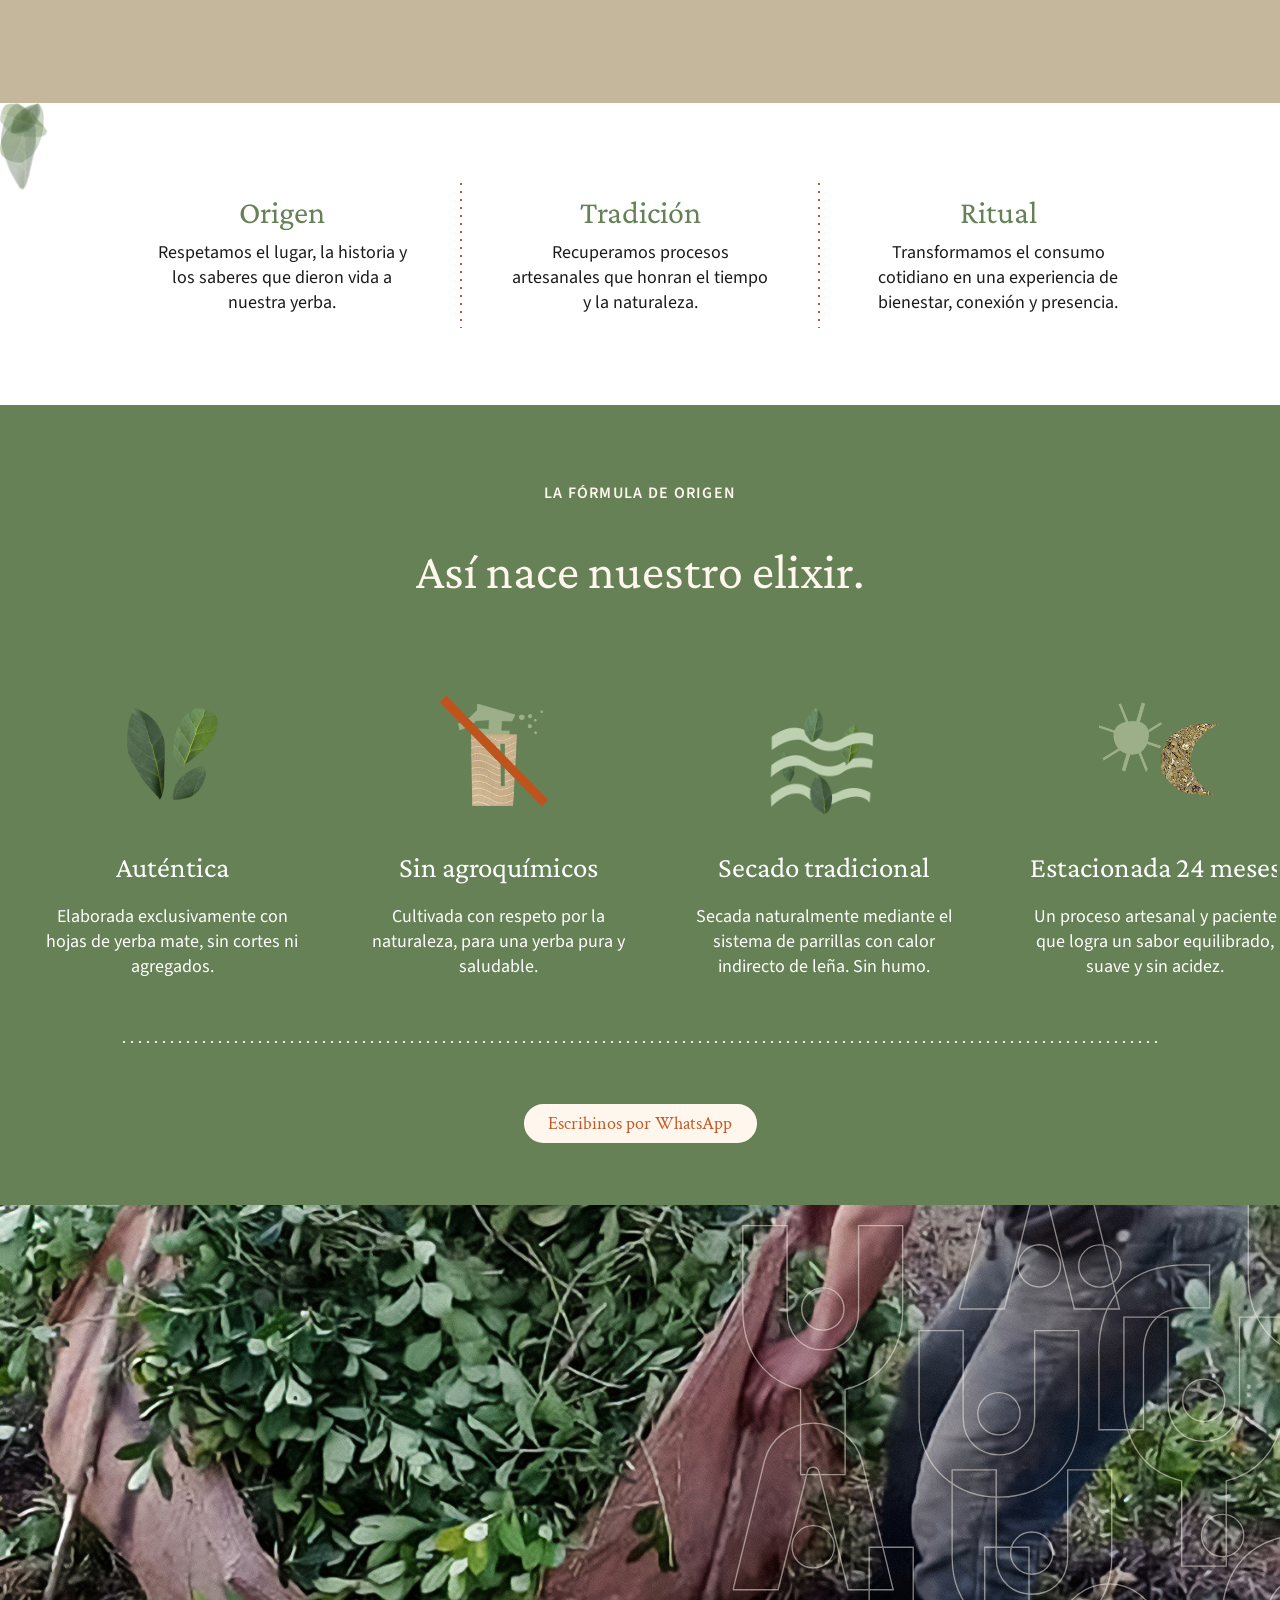
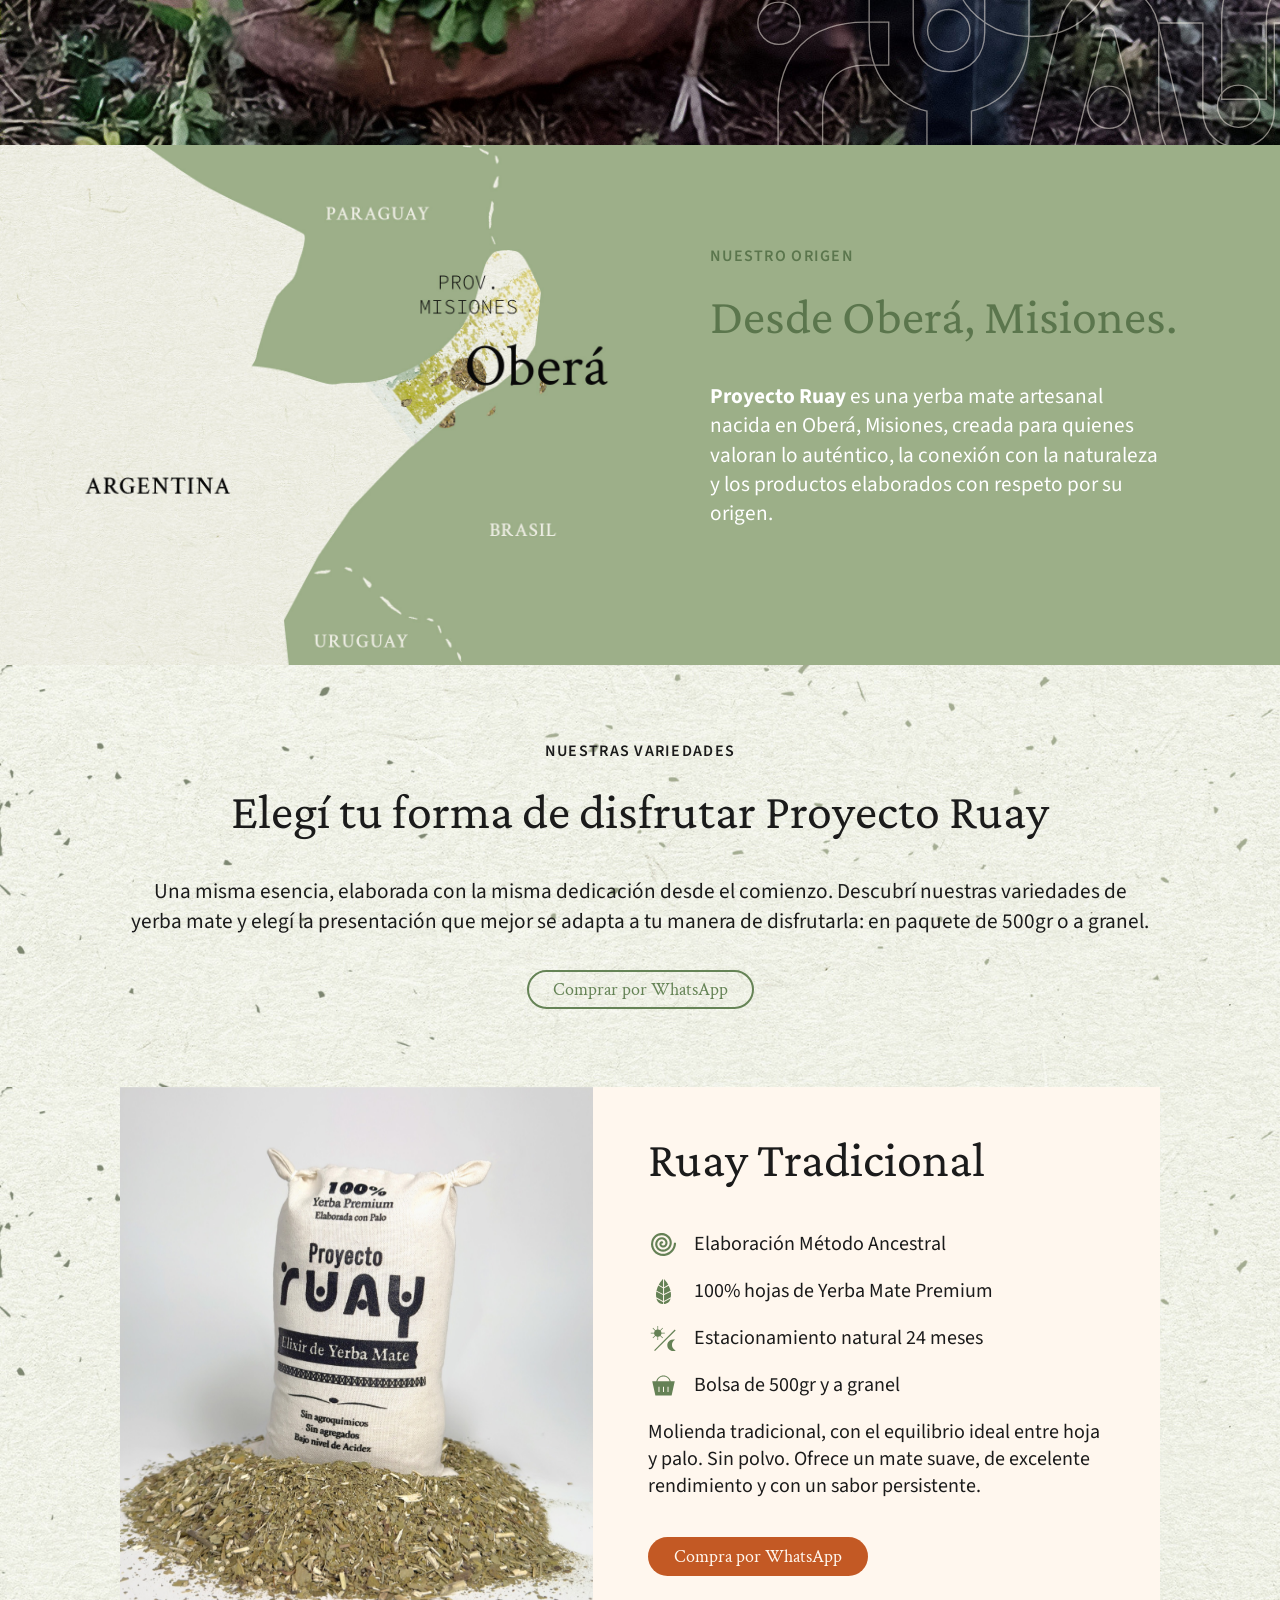
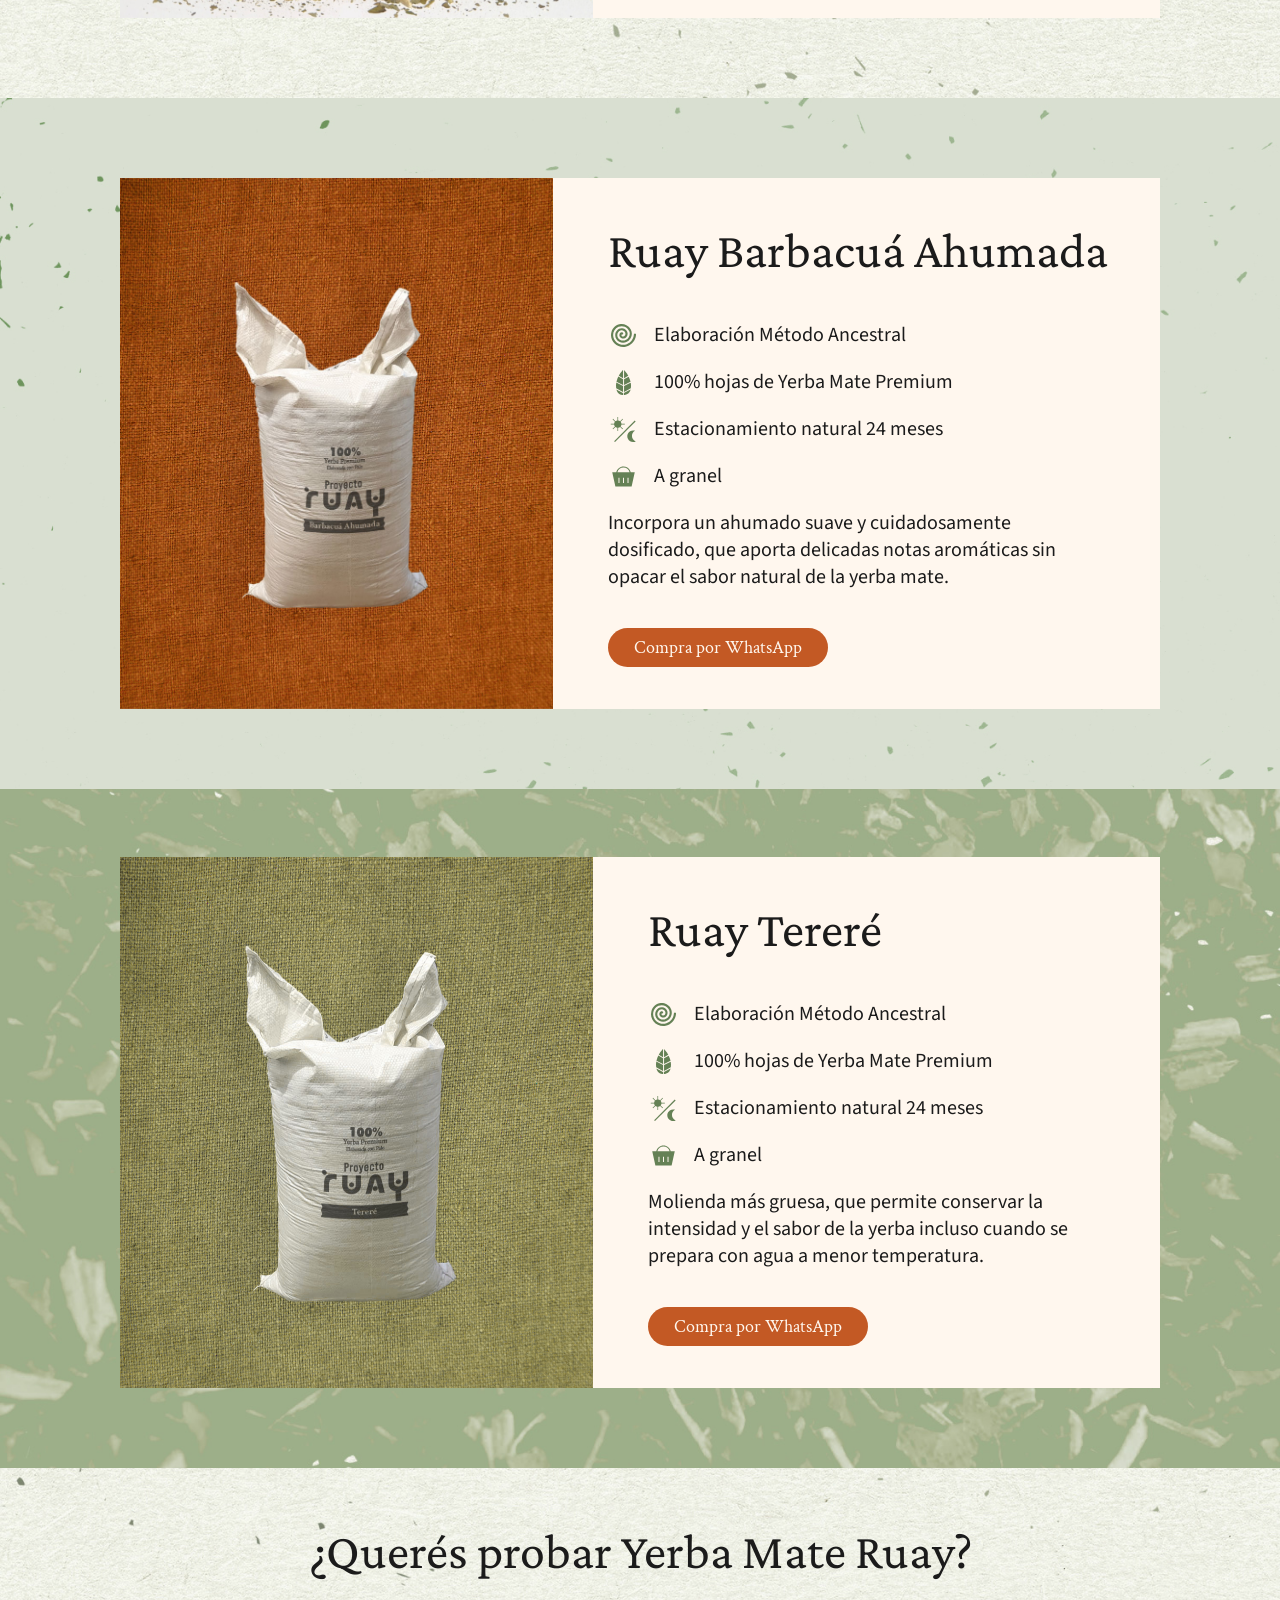
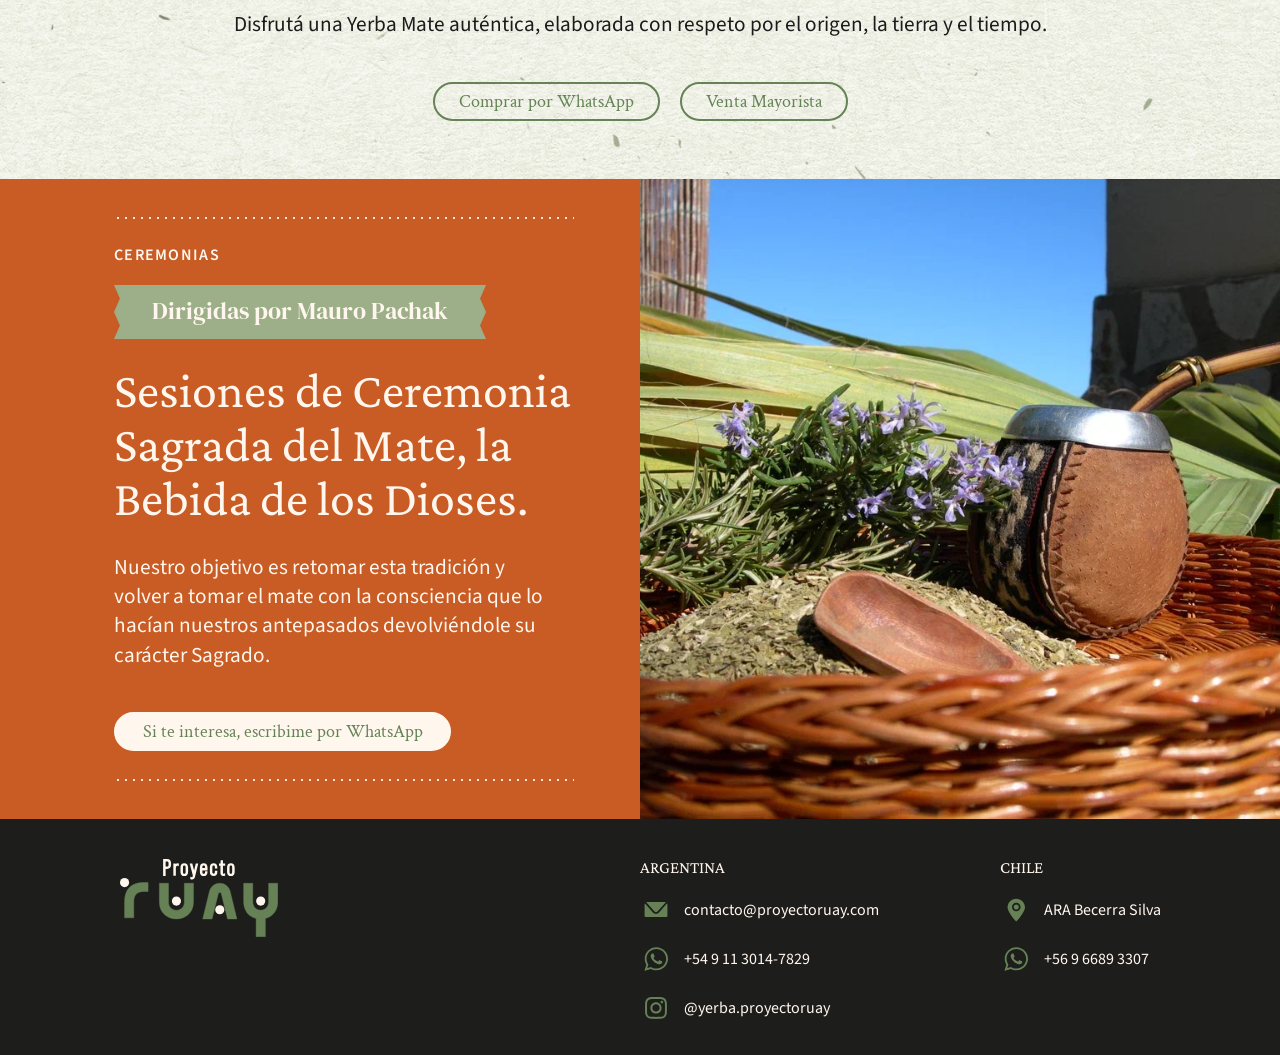
==== commit a4d4e5b0: "actuliazar correcienos de textos" ====
--- a/index.html
+++ b/index.html
@@ -11,7 +11,7 @@
       href="https://fonts.googleapis.com/css2?family=Crimson+Pro:wght@400;500;600;700&family=Crimson+Text:wght@400&family=DM+Serif+Display&family=Source+Sans+3:wght@400;500;600;700&display=swap"
       rel="stylesheet"
     />
-    <link rel="stylesheet" href="css/styles.css?v=13" />
+    <link rel="stylesheet" href="css/styles.css?v=15" />
   </head>
   <body>
     <header class="site-header home-header">
@@ -21,7 +21,7 @@
 
       <nav class="home-header__nav" aria-label="Navegación principal">
         <a class="home-header__nav-link" href="venta-mayorista.html">Venta Minorista &amp; Mayorista</a>
-        <a class="home-header__button" href="https://wa.me/5491130147829" target="_blank" rel="noreferrer">¡Escribinos!</a>
+        <a class="home-header__button" href="https://wa.me/5491130147829" target="_blank" rel="noreferrer">Comprar por WhatsApp</a>
         <a class="home-header__instagram" href="https://www.instagram.com/" target="_blank" rel="noreferrer" aria-label="Instagram">
           <span aria-hidden="true"></span>
         </a>
@@ -33,7 +33,7 @@
         <a href="index.html" aria-current="page">Inicio</a>
         <a href="venta-mayorista.html">Venta Mayorista</a>
         <div class="mobile-menu__separator ruay-dots ruay-dots--horizontal" aria-hidden="true"></div>
-        <a href="https://wa.me/5491130147829" target="_blank" rel="noreferrer">Escribinos</a>
+        <a href="https://wa.me/5491130147829" target="_blank" rel="noreferrer">Comprar por WhatsApp</a>
       </div>
     </header>
 
@@ -126,7 +126,7 @@
           <article class="elixir-feature">
             <img class="elixir-feature__icon elixir-feature__icon--drying" src="assets/icons/icono-4.png" alt="" />
             <h3>Secado tradicional</h3>
-            <p>Secada naturalmente mediante el sistema de parrillas con calor indirecto de leña.</p>
+            <p>Secada naturalmente mediante el sistema de parrillas con calor indirecto de leña. Sin humo.</p>
           </article>
 
           <article class="elixir-feature">
@@ -158,19 +158,20 @@
         <div class="origin-section__content">
           <p class="origin-section__eyebrow">NUESTRO ORIGEN</p>
           <h2>Desde Oberá, Misiones.</h2>
-          <p class="section-description"><strong>Proyecto Ruay</strong> es una yerba mate artesanal nacida en Oberá, Misiones,<br />creada para quienes valoran lo auténtico, la conexión con la naturaleza y<br />los productos elaborados con respeto por su origen.</p>
+          <p class="section-description"><strong>Proyecto Ruay</strong> es una yerba mate artesanal nacida en Oberá, Misiones, creada para quienes valoran lo auténtico, la conexión con la naturaleza y los productos elaborados con respeto por su origen.</p>
         </div>
       </section>
 
       <section class="products-section" aria-label="Productos Ruay">
         <div class="about-section__content products-intro">
           <p class="about-section__eyebrow">NUESTRAS VARIEDADES</p>
-          <h2>Tres maneras de vivir la misma tradición.</h2>
+          <h2>Elegí tu forma de disfrutar Proyecto Ruay</h2>
           <div class="about-section__text section-description">
             <p>
-              No tienes que esperar para disfrutar de tu elixir nuevamente. Así es, porque somos los únicos que producimos grandes cantidades de yerba con este sistema natural, esto garantiza que puedas tener tu yerba preferida cuando lo necesites.
+              Una misma esencia, elaborada con la misma dedicación desde el comienzo. Descubrí nuestras variedades de yerba mate y elegí la presentación que mejor se adapta a tu manera de disfrutarla: en paquete de 500gr o a granel.
             </p>
           </div>
+          <a class="home-header__button products-intro__button" href="https://wa.me/5491130147829" target="_blank" rel="noreferrer">Comprar por WhatsApp</a>
         </div>
 
         <div class="product-block product-block--light">
@@ -184,7 +185,7 @@
                 <li><img src="assets/icons/metodo.svg" alt="" />Elaboración Método Ancestral</li>
                 <li><img src="assets/icons/hojas.svg" alt="" />100% hojas de Yerba Mate Premium</li>
                 <li><img src="assets/icons/estacionamiento.svg" alt="" />Estacionamiento natural 24 meses</li>
-                <li><img src="assets/icons/bolsa.svg" alt="" />Bolsa de 500 g y a granel</li>
+                <li><img src="assets/icons/bolsa.svg" alt="" />Bolsa de 500gr y a granel</li>
               </ul>
               <p>Molienda tradicional, con el equilibrio ideal entre hoja y palo. Sin polvo. Ofrece un mate suave, de excelente rendimiento y con un sabor persistente.</p>
               <a class="button button-primary product-card__button" href="https://wa.me/5491130147829" target="_blank" rel="noreferrer">Compra por WhatsApp</a>
@@ -280,7 +281,7 @@
             <li>
               <a href="mailto:contacto@proyectoruay.com">
                 <img src="assets/icons/mail.svg" alt="" aria-hidden="true" />
-                <span>Email</span>
+                <span>contacto@proyectoruay.com</span>
               </a>
             </li>
             <li>
@@ -304,7 +305,13 @@
             <li>
               <span class="site-footer__item">
                 <img src="assets/icons/location.svg" alt="" aria-hidden="true" />
-                <span>Socio ARA Becerra Silva</span>
+                <span>ARA Becerra Silva</span>
+              </span>
+            </li>
+            <li>
+              <span class="site-footer__item">
+                <img src="assets/icons/whatsapp.svg" alt="" aria-hidden="true" />
+                <span>+56 9 6689 3307</span>
               </span>
             </li>
           </ul>
--- a/css/styles.css
+++ b/css/styles.css
@@ -272,13 +272,14 @@
 }
 
 .home-header__button {
-  width: 119px;
+  width: auto;
+  min-width: 119px;
   height: 39px;
   display: inline-flex;
   align-items: center;
   justify-content: center;
-  flex: 0 0 119px;
-  padding: 0;
+  flex: 0 0 auto;
+  padding: 0 24px;
   background: #ffffff;
   color: #658356;
   border: 2.5px solid #658356;
@@ -796,7 +797,7 @@
 }
 
 .products-intro h2 {
-  width: min(760px, 100%);
+  width: min(1020px, 100%);
   height: auto;
   margin: 0 0 38px;
   color: #1b1b1b;
@@ -804,11 +805,20 @@
   font-size: 50px;
   font-weight: 400;
   line-height: normal;
-  white-space: nowrap;
+  white-space: normal;
 }
 
 .products-intro .about-section__text {
   width: min(1020px, 100%);
+}
+
+.products-intro__button {
+  width: auto;
+  min-width: 119px;
+  flex: 0 0 auto;
+  margin-top: 34px;
+  padding: 0 24px;
+  background: transparent;
 }
 
 .product-block {
@@ -2315,6 +2325,9 @@
 
   .origin-section__content p {
     width: 100%;
+    white-space: normal;
+    word-break: normal;
+    overflow-wrap: normal;
   }
 
   .section-description {
